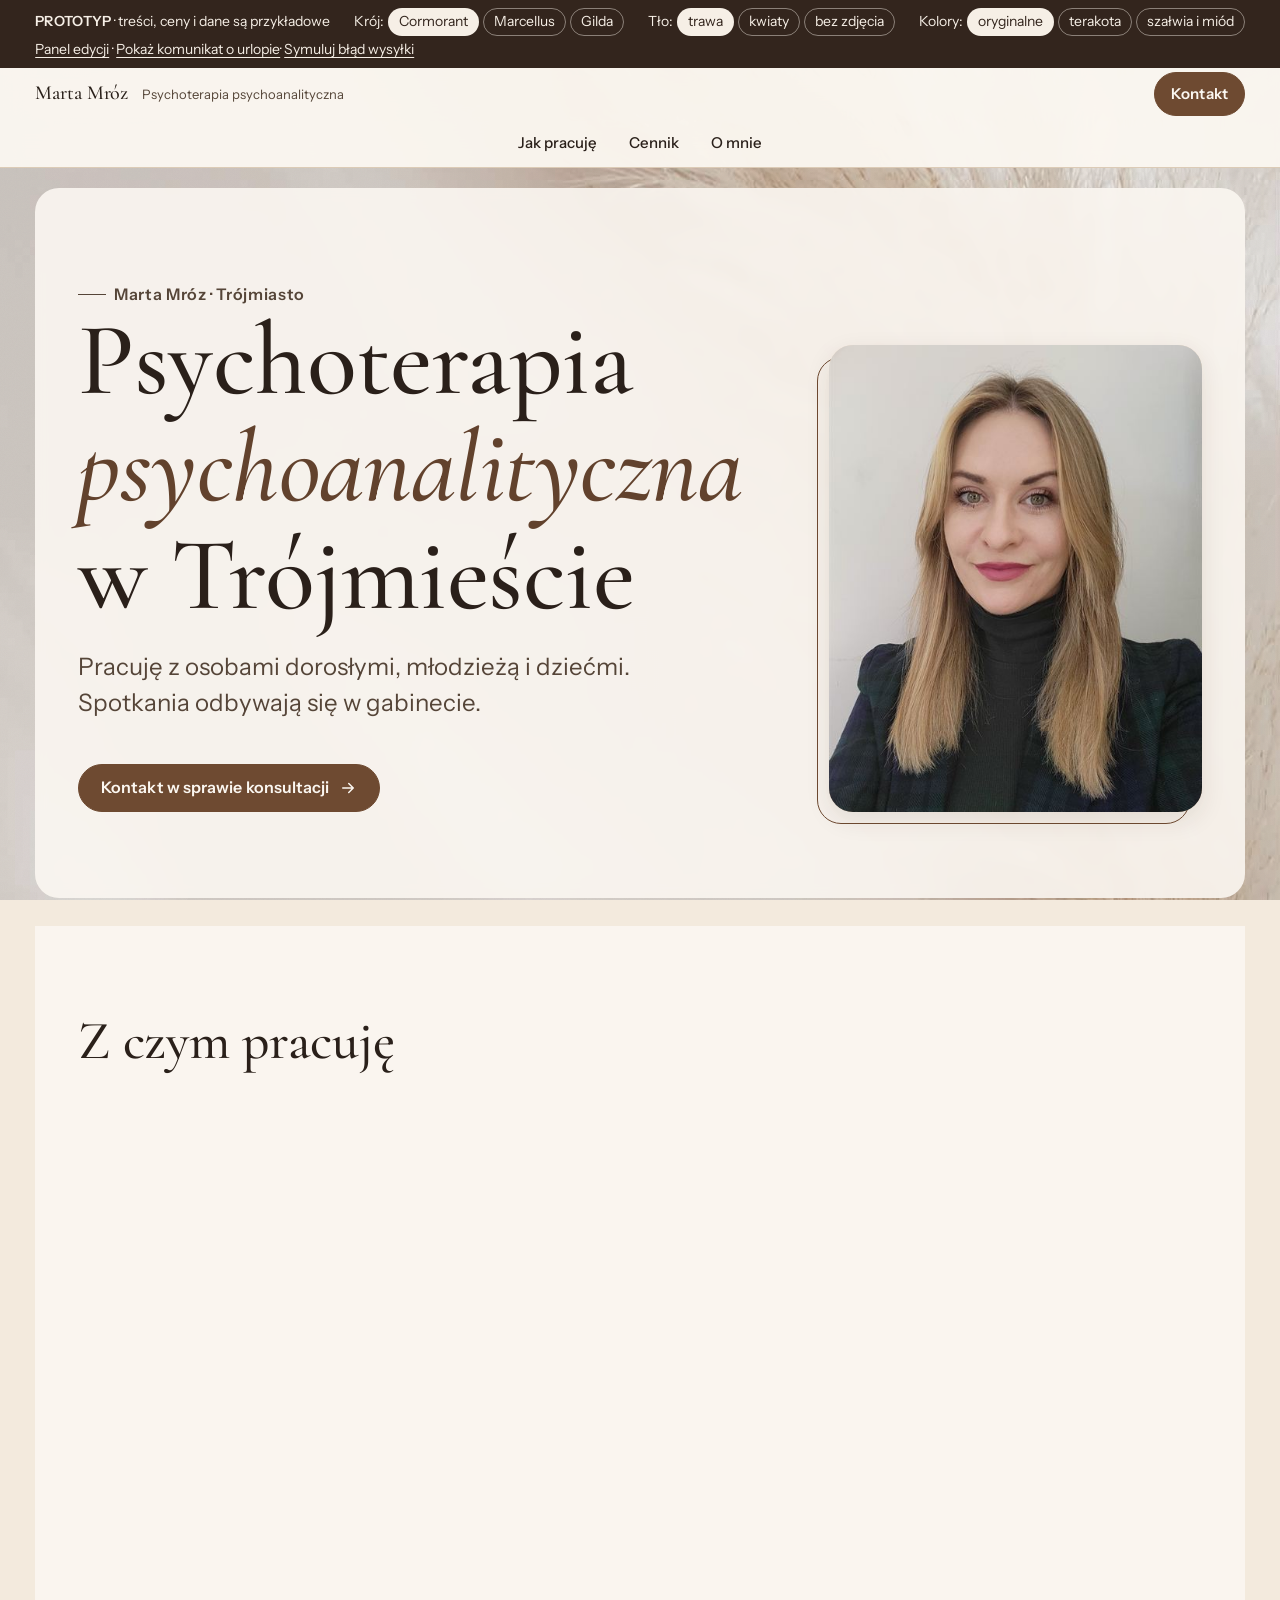
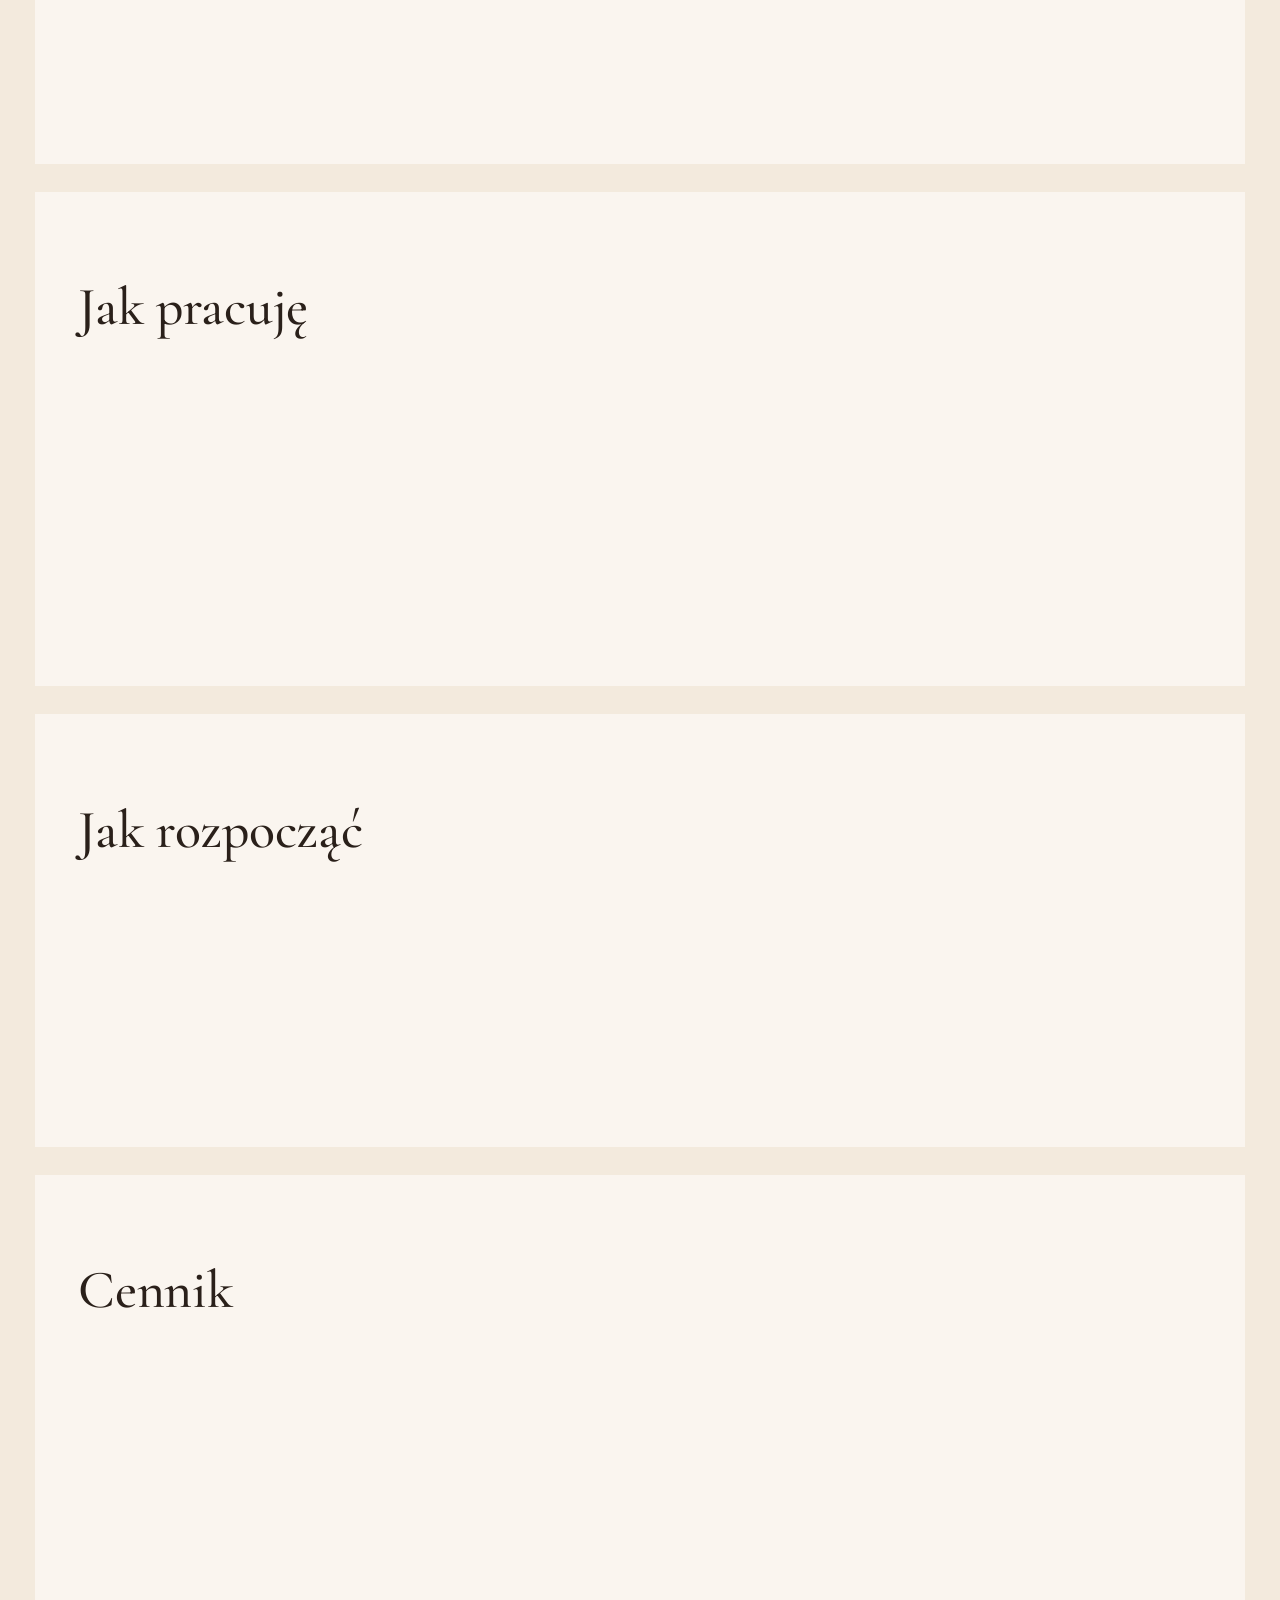
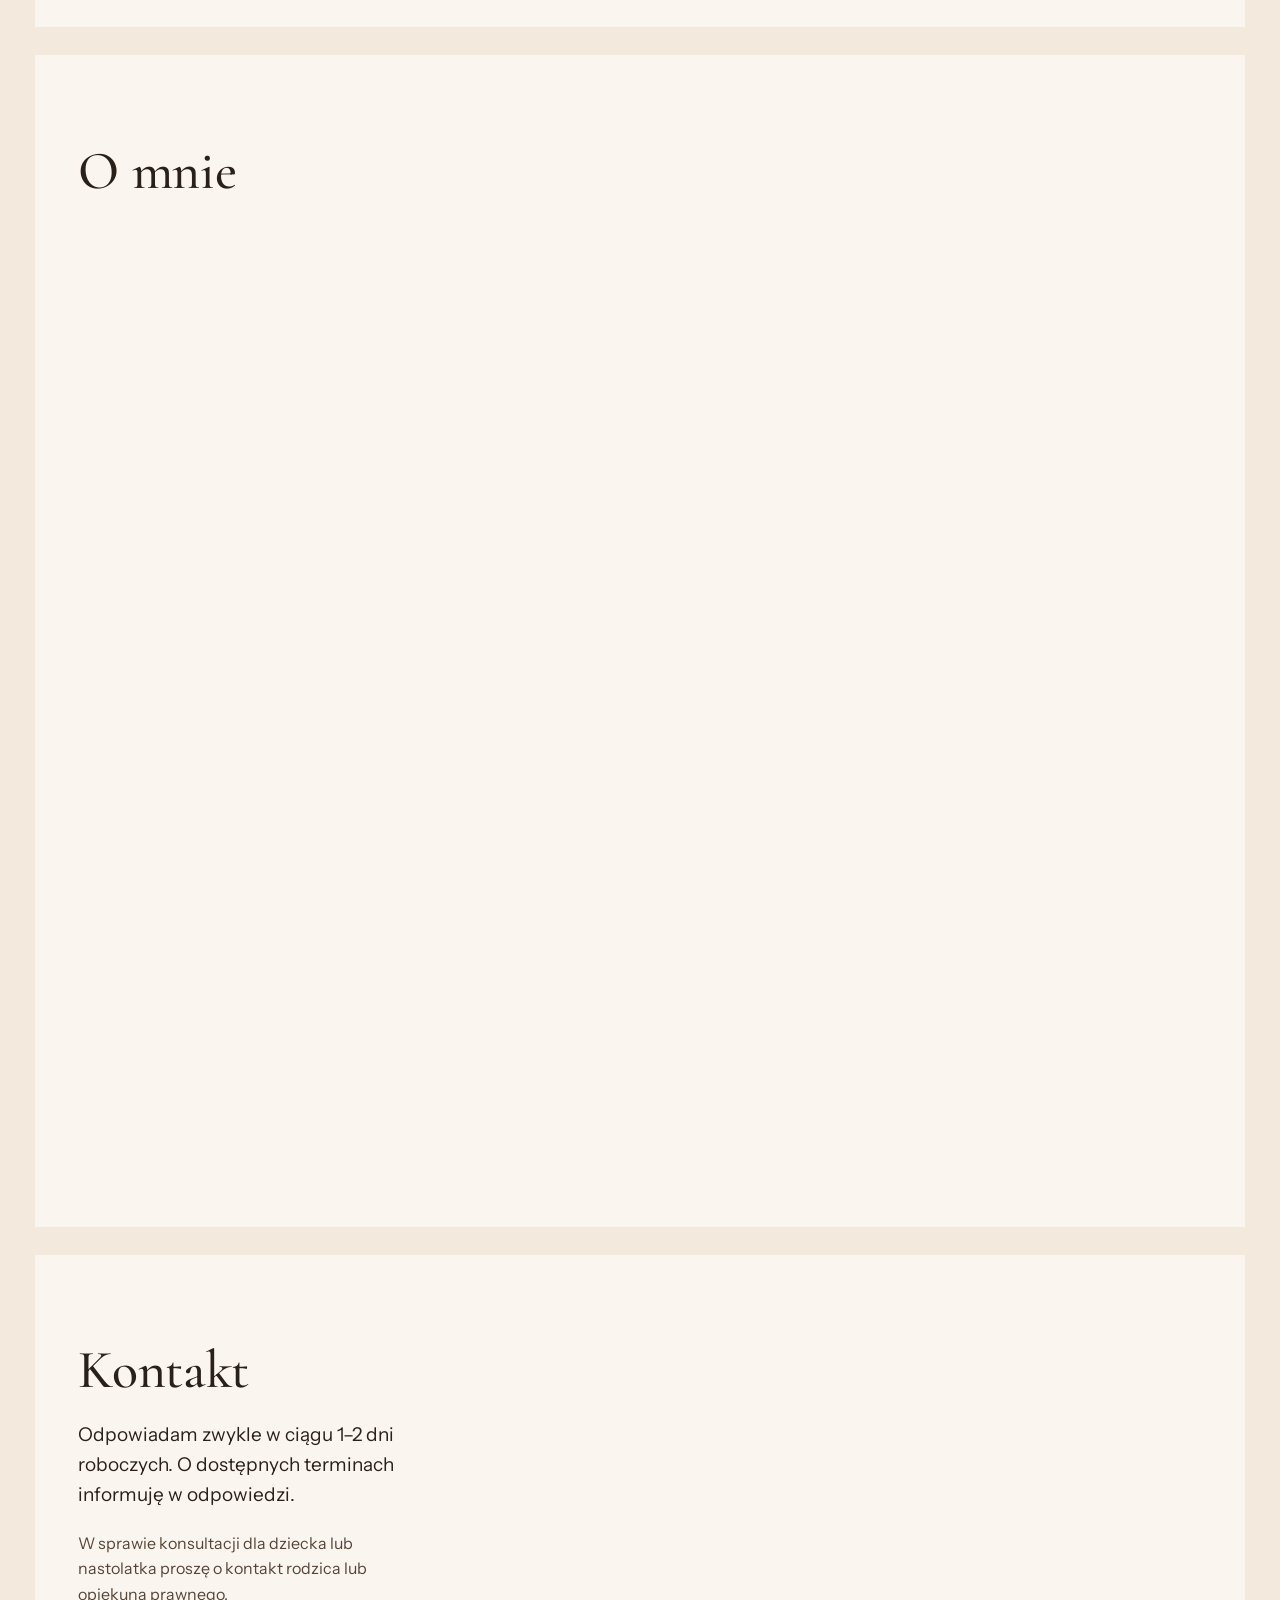
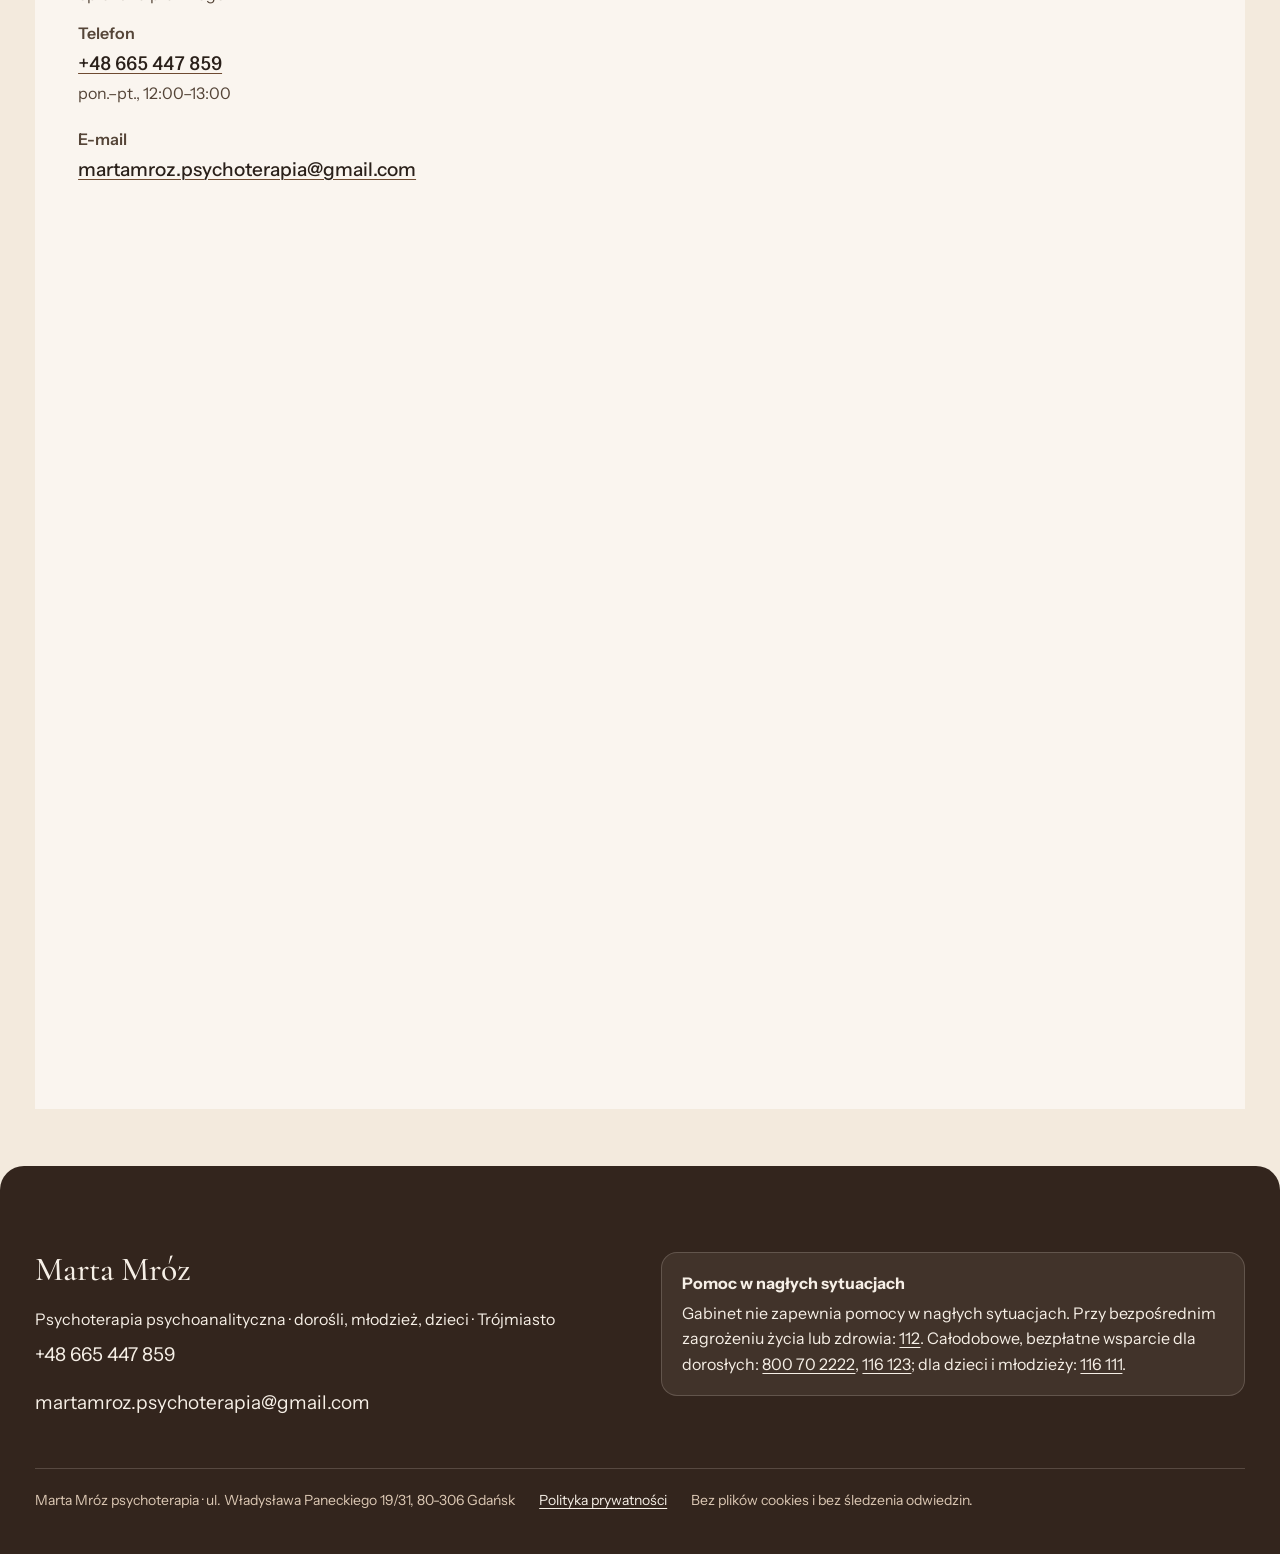
==== index.html @ 62724960 "Polityka prywatności (projekt po weryfikacji Codex), informacja przy formularzu Co-Authored-By: Clau" ====
<!doctype html>
<html lang="pl" data-font="cormorant" data-bg="trawa" data-palette="oryginalne">
<head>
<meta charset="utf-8">
<meta name="viewport" content="width=device-width, initial-scale=1">
<title>Psychoterapia psychoanalityczna w Trójmieście · Marta Mróz</title>
<meta name="description" content="Psychoterapia psychoanalityczna dorosłych, młodzieży i dzieci w Trójmieście. Z czym pracuję, jak pracuję, jak zacząć, cennik, kwalifikacje i kontakt.">
<meta name="robots" content="noindex">
<meta name="theme-color" content="#F4EDE3">
<link rel="preload" href="fonts/cormorant-garamond-latin.woff2" as="font" type="font/woff2" crossorigin>
<link rel="preload" href="fonts/instrument-sans-latin.woff2" as="font" type="font/woff2" crossorigin>
<link rel="stylesheet" href="assets/styles.css?v=202611241318">
<script src="assets/app.js?v=202611241318" defer></script>
</head>
<body class="">
<a class="skip-link" href="#tresc">Przejdź do treści</a>
<div class="proto-bar">
  <div class="wrap">
    <p><strong>PROTOTYP</strong> · treści, ceny i dane są przykładowe</p>
    <p class="proto-switch" aria-label="Krój tytułów">Krój: <button type="button" data-set-font="cormorant">Cormorant</button><button type="button" data-set-font="marcellus">Marcellus</button><button type="button" data-set-font="gilda">Gilda</button></p>
    <p class="proto-switch" aria-label="Tło strony">Tło: <button type="button" data-set-bg="trawa">trawa</button><button type="button" data-set-bg="kwiaty">kwiaty</button><button type="button" data-set-bg="brak">bez zdjęcia</button></p>
    <p class="proto-switch" aria-label="Kolory">Kolory: <button type="button" data-set-palette="oryginalne">oryginalne</button><button type="button" data-set-palette="terakota">terakota</button><button type="button" data-set-palette="szalwia">szałwia i miód</button></p>
    <p><a href="panel.html">Panel edycji</a> · <a href="?urlop=1" data-toggle-vacation>Pokaż komunikat o urlopie</a>· <a href="#kontakt" data-simulate-failure>Symuluj błąd wysyłki</a></p>
  </div>
</div>
<header class="topbar">
  <div class="wrap topbar-inner">
    <a class="brand" href="index.html">
      <span class="brand-name">Marta Mróz</span>
      <span class="brand-role">Psychoterapia psychoanalityczna</span>
    </a>
    <a class="btn btn-small" href="index.html#kontakt">Kontakt</a>
  </div>
</header>
<nav class="subnav" aria-label="Menu główne">
  <div class="wrap"><ul class="nav-list">
    <li><a href="index.html#jak-pracuje">Jak pracuję</a></li>
    <li><a href="index.html#cennik">Cennik</a></li>
    <li><a href="index.html#o-mnie">O mnie</a></li>
  </ul></div>
</nav>

<main id="tresc">
<section class="hero" aria-labelledby="hero-title">
  <div class="wrap hero-grid">
    <div>
      <p class="eyebrow">Marta Mróz · Trójmiasto</p>
      <h1 id="hero-title">Psychoterapia <em>psychoanalityczna</em> w&nbsp;Trójmieście</h1>
      <p class="lead">Pracuję z osobami dorosłymi, młodzieżą i dziećmi. Spotkania odbywają się w gabinecie.</p>
      <div class="notice notice-vacation" data-vacation hidden role="status">
        <div><h2>Przerwa urlopowa: 2–8 listopada 2026</h2><p>W tym czasie nie odpowiadam na wiadomości i telefony. Do wiadomości wrócę od 9 listopada.</p></div>
      </div>
      <div class="actions">
        <a class="btn" href="#kontakt">Kontakt w sprawie konsultacji <svg class="arrow" width="18" height="18" viewBox="0 0 24 24" fill="none" stroke="currentColor" stroke-width="2" stroke-linecap="round" stroke-linejoin="round" aria-hidden="true" focusable="false"><path d="M5 12h14M13 6l6 6-6 6"/></svg></a>
      </div>
    </div>
    <div class="hero-media">
      <div class="photo photo-portrait">
        <img src="assets/img/marta-mroz-480.jpg" srcset="assets/img/marta-mroz-480.jpg 480w, assets/img/marta-mroz-960.jpg 960w" sizes="(min-width: 56rem) 24rem, (min-width: 40rem) 26rem, 62vw" width="480" height="600" alt="Marta Mróz, psychoterapeutka" fetchpriority="high">
      </div>
    </div>
  </div>
</section>

<section class="block" id="z-czym" aria-labelledby="z-czym-title">
  <div class="wrap block-grid">
    <h2 id="z-czym-title">Z czym pracuję</h2>
    <div class="block-body stack">
      <p>Pracuję z osobami dorosłymi, które doświadczają trudności emocjonalnych, kryzysów, obciążających doświadczeń lub problemów w relacjach. Prowadzę również psychoterapię młodzieży i dzieci, uwzględniając ich indywidualne potrzeby i sytuację życiową.</p>
      <ul class="topics">
        <li><h3>Trauma i przeszłość</h3><p>Trudne i traumatyczne doświadczenia, bolesne wspomnienia, doświadczenia z dzieciństwa.</p></li>
        <li><h3>Lęk i emocje</h3><p>Niepokój, napięcie, przytłoczenie, trudności z rozumieniem własnych emocji.</p></li>
        <li><h3>Relacje i bliskość</h3><p>Trudności w budowaniu relacji, zaufaniu, poczucie samotności i powtarzające się schematy.</p></li>
        <li><h3>Samoocena</h3><p>Nadmierna samokrytyka, poczucie niewystarczalności, trudność w zaakceptowaniu siebie.</p></li>
        <li><h3>Kryzysy życiowe</h3><p>Rozstania, straty, zmiany i sytuacje, z którymi trudno poradzić sobie samemu.</p></li>
        <li><h3>Obniżony nastrój</h3><p>Smutek, brak energii, wycofanie, poczucie zagubienia lub braku sensu.</p></li>
      </ul>
    </div>
  </div>
</section>

<section class="block" id="jak-pracuje" aria-labelledby="jak-title">
  <div class="wrap block-grid">
    <h2 id="jak-title">Jak pracuję</h2>
    <div class="block-body stack">
      <p>W pracy terapeutycznej ważne jest dla mnie stworzenie przestrzeni, w której można mówić o swoich doświadczeniach bez pośpiechu i obawy przed oceną. Staram się wspólnie z pacjentem rozumieć nie tylko aktualne trudności, ale również ich znaczenie, źródła i wpływ na obecne życie.</p>
      <p>Pracuję w oparciu o podejście psychoanalityczne, które pozwala przyglądać się emocjom, wewnętrznym konfliktom, nieświadomym procesom oraz sposobom budowania relacji. Nie zakładam z góry, co jest przyczyną trudności – ważne jest dla mnie poznanie indywidualnej historii i perspektywy każdej osoby.</p>
    </div>
  </div>
</section>

<section class="block" id="jak-zaczac" aria-labelledby="start-title">
  <div class="wrap block-grid">
    <h2 id="start-title">Jak rozpocząć</h2>
    <div class="block-body">
      <ol class="steps-simple">
        <li><span><strong>Kontakt.</strong> Telefonicznie lub przez formularz kontaktowy.</span></li>
        <li><span><strong>Konsultacje.</strong> 2–3 spotkania, podczas których poznajemy Twoje potrzeby i trudności.</span></li>
        <li><span><strong>Ustalenie formy pomocy.</strong> Wspólnie decydujemy o dalszej pracy.</span></li>
        <li><span><strong>Psychoterapia.</strong> Rozpoczęcie regularnych spotkań.</span></li>
      </ol>
    </div>
  </div>
</section>

<section class="block" id="cennik" aria-labelledby="cennik-title">
  <div class="wrap block-grid">
    <h2 id="cennik-title">Cennik</h2>
    <div class="block-body stack">
      <dl class="prices">
        <div><dt>Konsultacja psychoterapeutyczna</dt><dd>200 zł <span>50 min</span></dd></div>
        <div><dt>Psychoterapia indywidualna<small>1, 2 lub 3 razy w tygodniu, w stałych terminach</small></dt><dd>200 zł <span>50 min</span></dd></div>
      </dl>
      <ul class="plain-list rules-list">
        <li>Spotkania trwają 50 minut.</li>
        <li>Płatność odbywa się przelewem.</li>
        <li>Spotkania konsultacyjne są płatne.</li>
      </ul>
    </div>
  </div>
</section>

<section class="block" id="o-mnie" aria-labelledby="omnie-title">
  <div class="wrap block-grid">
    <h2 id="omnie-title">O mnie</h2>
    <div class="block-body stack">
      <p>Jestem certyfikowanym psychoterapeutą i psychotraumatologiem. W swojej pracy zajmuję się przede wszystkim konsekwencjami doświadczeń traumatycznych, trudnościami emocjonalnymi oraz problemami w relacjach interpersonalnych.</p>
      <dl class="facts">
        <div><dt>Certyfikaty</dt><dd>Instytut Psychoterapii Zintegrowanej KIRINUS w Monachium · Polska Federacja Psychotraumatologii</dd></div>
        <div><dt>Szkolenie</dt><dd>Psychoanalityczna Szkoła Psychoterapii PTPP w Trójmieście (w trakcie)</dd></div>
        <div><dt>Wykształcenie</dt><dd>Praca socjalna · studia podyplomowe z zakresu resocjalizacji</dd></div>
      </dl>
      <p>Doświadczenie zawodowe zdobywałam m.in. jako wychowawczyni w placówce opiekuńczo-wychowawczej oraz kierowniczka placówki wsparcia dziennego.</p>
      <p>Swoje doświadczenie zawodowe rozwijam w różnych obszarach pracy psychoterapeutycznej. W Centrum Terapii Traumy Fundacji Pomorskie Centrum Psychotraumatologii w Gdańsku prowadzę długoterminową psychoterapię indywidualną dzieci, młodzieży i osób dorosłych, ze szczególnym uwzględnieniem konsekwencji doświadczeń traumatycznych.</p>
      <p>Pracuję również w projekcie Lighthouse – Centrum Wsparcia Rodzin Caritas Archidiecezji Gdańskiej, gdzie prowadzę psychoterapię indywidualną. Równolegle prowadzę prywatną praktykę psychoterapeutyczną w Gdańsku oraz pracuję z grupami.</p>
      <p>Swoją pracę regularnie poddaję superwizji. Ważne jest dla mnie również stałe rozwijanie wiedzy i umiejętności poprzez dalsze kształcenie i udział w szkoleniach.</p>
    </div>
  </div>
</section>

<section class="block block-contact" id="kontakt" aria-labelledby="kontakt-title">
  <div class="wrap block-grid">
    <div class="stack contact-intro">
      <h2 id="kontakt-title">Kontakt</h2>
      <div class="notice notice-vacation" data-vacation hidden role="status">
        <div><h3>Przerwa urlopowa: 2–8 listopada 2026</h3><p>W tym czasie nie odpowiadam na wiadomości i telefony. Do wiadomości wrócę od 9 listopada; odpowiedź zwykle w ciągu 1–2 dni roboczych od powrotu.</p></div>
      </div>
      <p data-vacation-off>Odpowiadam zwykle w ciągu 1–2 dni roboczych. O dostępnych terminach informuję w odpowiedzi.</p>
      <p class="small muted">W sprawie konsultacji dla dziecka lub nastolatka proszę o kontakt rodzica lub opiekuna prawnego.</p>
      <ul class="contact-lines">
        <li><span>Telefon</span><a href="tel:+48665447859">+48 665 447 859</a><small data-vacation-off>pon.–pt., 12:00–13:00</small></li>
        <li><span>E-mail</span><a href="mailto:martamroz.psychoterapia@gmail.com">martamroz.psychoterapia@gmail.com</a></li>
      </ul>
    </div>

    <div class="block-body">
      <div class="demo-note" role="note"><strong>To demonstracja.</strong> Wiadomości z tego formularza nie są wysyłane. Proszę wpisywać dane testowe.</div>
      <div class="notice notice-err" id="form-errors" tabindex="-1" hidden role="alert">
        <div><h3>Nie można wysłać wiadomości. Do poprawy:</h3><ul></ul></div>
      </div>
      <div class="notice notice-err" id="send-error" tabindex="-1" hidden role="alert">
        <div><h3>Nie udało się wysłać wiadomości.</h3><p>Wpisane dane pozostały w formularzu. Można spróbować ponownie albo zadzwonić: <a href="tel:+48665447859">+48 665 447 859</a>, lub napisać: <a href="mailto:martamroz.psychoterapia@gmail.com">martamroz.psychoterapia@gmail.com</a>.</p></div>
      </div>
      <form id="contact-form" class="form-plain" action="potwierdzenie.html" method="post" data-form-mode="demo" novalidate aria-labelledby="formularz">
        <h3 id="formularz" class="form-title">Formularz kontaktowy</h3>
        <div class="field">
          <label for="f-name">Imię lub pseudonim <span class="req">(wymagane)</span></label>
          <input id="f-name" name="name" type="text" autocomplete="given-name" maxlength="80" required aria-describedby="f-name-err">
          <span class="error" id="f-name-err"></span>
        </div>
        <div class="field">
          <label for="f-contact">E-mail lub telefon <span class="req">(wymagane)</span></label>
          <span class="hint" id="f-contact-hint">Wystarczy jeden kontakt.</span>
          <input id="f-contact" name="reply_to" type="text" autocapitalize="off" spellcheck="false" maxlength="254" required aria-describedby="f-contact-hint f-contact-err">
          <span class="error" id="f-contact-err"></span>
        </div>
        <div class="field">
          <label for="f-message">Wiadomość <span class="req">(opcjonalnie)</span></label>
          <span class="hint" id="f-message-hint">Wystarczy kilka słów, np. o dogodnych porach (maksymalnie 500 znaków). Proszę nie opisywać szczegółów swojej sytuacji; porozmawiamy o niej na konsultacji.</span>
          <textarea id="f-message" name="message" maxlength="500" aria-describedby="f-message-hint f-message-err"></textarea>
          <span class="counter" id="f-message-count" aria-hidden="true"></span>
          <span class="error" id="f-message-err"></span>
        </div>
        <div class="hp" aria-hidden="true">
          <label for="f-website">Pozostaw to pole puste</label>
          <input id="f-website" name="website" type="text" tabindex="-1" autocomplete="off">
        </div>
        <p class="privacy-note">Administratorem danych jest Marta Mróz, prowadząca działalność Marta Mróz psychoterapia. Dane wykorzystuję do obsługi zgłoszenia i organizacji konsultacji. Podanie kontaktu jest dobrowolne, ale potrzebne do odpowiedzi. Proszę nie przesyłać dokumentacji ani szczegółów dotyczących zdrowia. Podstawy przetwarzania, odbiorcy, okresy przechowywania i prawa: <a href="polityka-prywatnosci.html">polityka prywatności</a>.</p>
        <div class="form-actions">
          <button class="btn" type="submit"><span>Wyślij wiadomość</span> <svg class="arrow" width="18" height="18" viewBox="0 0 24 24" fill="none" stroke="currentColor" stroke-width="2" stroke-linecap="round" stroke-linejoin="round" aria-hidden="true" focusable="false"><path d="M5 12h14M13 6l6 6-6 6"/></svg></button>
        </div>
        <p class="visually-hidden" id="form-status" role="status" aria-live="polite"></p>
      </form>
      <div class="crisis" role="note" aria-labelledby="kryzys">
        <h3 id="kryzys">Pomoc w nagłych sytuacjach</h3>
        <p class="numbers-inline">Gabinet nie zapewnia pomocy w nagłych sytuacjach. Przy bezpośrednim zagrożeniu życia lub zdrowia: <a href="tel:112">112</a>. Całodobowe, bezpłatne wsparcie dla dorosłych: <a href="tel:800702222">800&nbsp;70&nbsp;2222</a>, <a href="tel:116123">116&nbsp;123</a>; dla dzieci i młodzieży: <a href="tel:116111">116&nbsp;111</a>.</p>
      </div>
      <div class="address" id="dojazd">
        <h3>Gabinet i dojazd</h3>
        <p>ul. Władysława Paneckiego 19/31<br>80-306 Gdańsk</p>
        <p class="muted small">[Piętro, winda lub schody, najbliższy przystanek: do uzupełnienia]</p>
        <p class="small"><a href="https://www.openstreetmap.org/search?query=W%C5%82adys%C5%82awa%20Paneckiego%2019%2C%2080-306%20Gda%C5%84sk" rel="noopener">Mapa dojazdu</a> · otwiera serwis zewnętrzny</p>
      </div>
    </div>
  </div>
</section>
</main>
<footer class="site-footer">
  <div class="wrap">
    <div class="footer-grid">
      <div class="stack">
        <p class="footer-brand">Marta Mróz</p>
        <p class="small">Psychoterapia psychoanalityczna · dorośli, młodzież, dzieci · Trójmiasto</p>
        <ul class="footer-list">
          <li><a href="tel:+48665447859">+48 665 447 859</a></li>
          <li><a href="mailto:martamroz.psychoterapia@gmail.com">martamroz.psychoterapia@gmail.com</a></li>
        </ul>
      </div>
      <div class="footer-crisis" role="note" aria-labelledby="kryzys-stopka">
        <strong id="kryzys-stopka">Pomoc w nagłych sytuacjach</strong>
        Gabinet nie zapewnia pomocy w nagłych sytuacjach. Przy bezpośrednim zagrożeniu życia lub zdrowia: <a href="tel:112">112</a>. Całodobowe, bezpłatne wsparcie dla dorosłych: <a href="tel:800702222">800 70 2222</a>, <a href="tel:116123">116 123</a>; dla dzieci i młodzieży: <a href="tel:116111">116 111</a>.
      </div>
    </div>
    <div class="footer-legal">
      <span>Marta Mróz psychoterapia · ul. Władysława Paneckiego 19/31, 80-306 Gdańsk</span>
      <a href="polityka-prywatnosci.html">Polityka prywatności</a>
      <span>Bez plików cookies i bez śledzenia odwiedzin.</span>
    </div>
  </div>
</footer>

</body>
</html>
---- assets/styles.css ----
/* Prototyp strony gabinetu — style pisane mobile-first (bazowo telefon, rozszerzenia przez min-width). */

/* ---------- Fonty (hostowane lokalnie, SIL OFL 1.1) ---------- */
@font-face { font-family: "Fraunces"; font-style: normal; font-weight: 300 700; font-display: swap;
  src: url("../fonts/fraunces-latin-ext.woff2") format("woff2");
  unicode-range: U+0100-02BA, U+02BD-02C5, U+02C7-02CC, U+02CE-02D7, U+02DD-02FF, U+0304, U+0308, U+0329, U+1D00-1DBF, U+1E00-1E9F, U+1EF2-1EFF, U+2020, U+20A0-20AB, U+20AD-20C4, U+2113, U+2C60-2C7F, U+A720-A7FF; }
@font-face { font-family: "Fraunces"; font-style: normal; font-weight: 300 700; font-display: swap;
  src: url("../fonts/fraunces-latin.woff2") format("woff2");
  unicode-range: U+0000-00FF, U+0131, U+0152-0153, U+02BB-02BC, U+02C6, U+02DA, U+02DC, U+0304, U+0308, U+0329, U+2000-206F, U+20AC, U+2122, U+2191, U+2193, U+2212, U+2215, U+FEFF, U+FFFD; }
@font-face { font-family: "Fraunces"; font-style: italic; font-weight: 300 700; font-display: swap;
  src: url("../fonts/fraunces-italic-latin-ext.woff2") format("woff2");
  unicode-range: U+0100-02BA, U+02BD-02C5, U+02C7-02CC, U+02CE-02D7, U+02DD-02FF, U+0304, U+0308, U+0329, U+1D00-1DBF, U+1E00-1E9F, U+1EF2-1EFF, U+2020, U+20A0-20AB, U+20AD-20C4, U+2113, U+2C60-2C7F, U+A720-A7FF; }
@font-face { font-family: "Fraunces"; font-style: italic; font-weight: 300 700; font-display: swap;
  src: url("../fonts/fraunces-italic-latin.woff2") format("woff2");
  unicode-range: U+0000-00FF, U+0131, U+0152-0153, U+02BB-02BC, U+02C6, U+02DA, U+02DC, U+0304, U+0308, U+0329, U+2000-206F, U+20AC, U+2122, U+2191, U+2193, U+2212, U+2215, U+FEFF, U+FFFD; }
@font-face { font-family: "Instrument Sans"; font-style: normal; font-weight: 400 700; font-display: swap;
  src: url("../fonts/instrument-sans-latin-ext.woff2") format("woff2");
  unicode-range: U+0100-02BA, U+02BD-02C5, U+02C7-02CC, U+02CE-02D7, U+02DD-02FF, U+0304, U+0308, U+0329, U+1D00-1DBF, U+1E00-1E9F, U+1EF2-1EFF, U+2020, U+20A0-20AB, U+20AD-20C4, U+2113, U+2C60-2C7F, U+A720-A7FF; }
@font-face { font-family: "Instrument Sans"; font-style: normal; font-weight: 400 700; font-display: swap;
  src: url("../fonts/instrument-sans-latin.woff2") format("woff2");
  unicode-range: U+0000-00FF, U+0131, U+0152-0153, U+02BB-02BC, U+02C6, U+02DA, U+02DC, U+0304, U+0308, U+0329, U+2000-206F, U+20AC, U+2122, U+2191, U+2193, U+2212, U+2215, U+FEFF, U+FFFD; }

/* ---------- Tokeny ---------- */
:root {
  color-scheme: light;

  /* Kolory — wszystkie pary tekst/tło sprawdzone (WCAG 2.2 AA), patrz README */
  --bg: #FBF6F0;
  --sand: #F3E8DC;
  --surface: #FFFDF9;
  --ink: #2A211C;
  --ink-2: #5C4F47;
  --clay: #A5472A;
  --clay-text: #953F24;
  --clay-soft: #F4DCCD;
  --sage: #4F6552;
  --sage-soft: #DFE7DA;
  --night: #2A221E;
  --cream: #F6EDE3;
  --line: #E6D9CB;          /* tylko dekoracyjne podziały */
  --field: #85715F;         /* obrys pól: ≥ 3:1 */
  --focus: #1D4E5E;
  --err: #9E2F2A;
  --err-bg: #FBE9E6;
  --ok: #2F5D3A;
  --ok-bg: #E3EEE2;

  /* Typografia: płynna skala */
  --font-display: "Fraunces", "Iowan Old Style", Georgia, serif;
  --font-body: "Instrument Sans", system-ui, "Segoe UI", sans-serif;
  --step--1: clamp(0.9375rem, 0.92rem + 0.1vw, 1rem);
  --step-0: clamp(1.0625rem, 1.02rem + 0.22vw, 1.1875rem);
  --step-1: clamp(1.25rem, 1.15rem + 0.5vw, 1.5rem);
  --step-2: clamp(1.5rem, 1.3rem + 1vw, 2.125rem);
  --step-3: clamp(1.875rem, 1.5rem + 1.9vw, 3rem);
  --step-4: clamp(2.5rem, 1.75rem + 3.8vw, 4.75rem);
  --step-5: clamp(2.25rem, 1rem + 6vw, 5.75rem);

  /* Przestrzeń, kształty, cienie */
  --space-xs: 0.5rem;
  --space-s: 0.875rem;
  --space-m: 1.25rem;
  --space-l: clamp(1.75rem, 1.4rem + 1.6vw, 2.75rem);
  --space-xl: clamp(3rem, 2.2rem + 4vw, 6rem);
  --space-2xl: clamp(4.5rem, 3rem + 7vw, 9rem);
  --gutter: clamp(1rem, 0.6rem + 2vw, 2.5rem);
  --measure: 62ch;
  --radius-s: 0.75rem;
  --radius-m: 1.25rem;
  --radius-l: 2rem;
  --radius-pill: 999px;
  --shadow-soft: 0 1px 2px rgb(60 35 20 / 0.05), 0 12px 32px -12px rgb(60 35 20 / 0.18);
  --shadow-float: 0 2px 6px rgb(60 35 20 / 0.06), 0 24px 48px -20px rgb(60 35 20 / 0.28);
  --ease: cubic-bezier(0.22, 1, 0.36, 1);
}

/* ---------- Baza ---------- */
*, *::before, *::after { box-sizing: border-box; }
html { -webkit-text-size-adjust: 100%; text-size-adjust: 100%; scroll-padding-top: 9rem; }
body {
  margin: 0;
  min-height: 100vh;
  font-family: var(--font-body);
  font-size: var(--step-0);
  line-height: 1.6;
  color: var(--ink);
  background:
    radial-gradient(60rem 40rem at 110% -10%, rgb(244 220 205 / 0.75), transparent 60%),
    radial-gradient(50rem 36rem at -20% 30%, rgb(223 231 218 / 0.6), transparent 65%),
    var(--bg);
  overflow-x: clip;
}
/* Delikatna faktura papieru — czysto dekoracyjna */
body::before {
  content: "";
  position: fixed;
  inset: 0;
  z-index: -1;
  pointer-events: none;
  background: url("grain.svg");
  opacity: 0.12;
  mix-blend-mode: multiply;
}
img, svg { display: block; max-width: 100%; }
h1, h2, h3 { font-family: var(--font-display); font-weight: 400; line-height: 1.08; letter-spacing: -0.02em; margin: 0; text-wrap: balance; font-optical-sizing: auto; }
h1 { font-size: var(--step-5); }
h2 { font-size: var(--step-3); }
h3 { font-size: var(--step-1); line-height: 1.25; letter-spacing: -0.01em; }
p, li { text-wrap: pretty; }
p { margin: 0; max-width: var(--measure); }
em, .italic { font-family: var(--font-display); font-style: italic; font-weight: 400; }
a { color: var(--clay-text); text-decoration-thickness: 1px; text-underline-offset: 0.18em; transition: color 0.2s var(--ease), text-decoration-thickness 0.2s var(--ease); }
a:hover { text-decoration-thickness: 2px; }
:focus-visible { outline: 3px solid var(--focus); outline-offset: 3px; border-radius: 0.375rem; }
::selection { background: var(--clay-soft); color: var(--ink); }
/* Na ciemnych tłach obwódka fokusu musi być jasna (kontrast ≥ 3:1) */
.site-footer :focus-visible, .price-band :focus-visible, .proto-bar :focus-visible { outline-color: var(--cream); }

.skip-link {
  position: absolute; left: 1rem; top: -4rem; z-index: 100;
  padding: 0.75rem 1.25rem; border-radius: var(--radius-pill);
  background: var(--ink); color: var(--cream); text-decoration: none; font-weight: 600;
}
.skip-link:focus { top: 1rem; }
.visually-hidden { position: absolute !important; width: 1px; height: 1px; margin: -1px; padding: 0; overflow: hidden; clip: rect(0 0 0 0); white-space: nowrap; border: 0; }

.wrap { width: min(100% - 2 * var(--gutter), 76rem); margin-inline: auto; }
.stack > * + * { margin-top: var(--flow, var(--space-m)); }
.muted { color: var(--ink-2); }
.small { font-size: var(--step--1); }
.eyebrow {
  display: inline-flex; align-items: center; gap: 0.5rem;
  font-size: var(--step--1); font-weight: 600; letter-spacing: 0.04em; color: var(--ink-2);
}
.eyebrow::before { content: ""; width: 1.75rem; height: 1px; background: currentColor; }
.lead { font-size: var(--step-1); line-height: 1.5; color: var(--ink-2); }
.note-sample { font-size: 0.875rem; color: var(--ink-2); font-style: normal; }
.note-sample::before { content: "Przykład · "; font-weight: 600; }

/* ---------- Pasek prototypu ---------- */
.proto-bar {
  background: var(--night); color: var(--cream);
  font-size: 0.875rem; line-height: 1.4;
}
.proto-bar .wrap { display: flex; flex-wrap: wrap; gap: 0.25rem 1rem; align-items: center; justify-content: space-between; padding-block: 0.5rem; }
.proto-bar a { color: var(--cream); }
.proto-bar strong { font-weight: 600; letter-spacing: 0.02em; }

/* ---------- Nagłówek (przyklejona pastylka) ---------- */
.site-header { position: sticky; top: 0.5rem; z-index: 50; padding-top: 0.5rem; }
.nav-shell {
  display: grid; grid-template-columns: 1fr auto; gap: 0.5rem 1rem; align-items: center;
  padding: 0.625rem 0.625rem 0.625rem 1.125rem;
  border-radius: var(--radius-l);
  background: rgb(255 253 249 / 0.82);
  border: 1px solid rgb(230 217 203 / 0.9);
  box-shadow:  0 1px 2px rgb(60 35 20 / 0.05), 0 8px 20px -14px rgb(60 35 20 / 0.18);
  -webkit-backdrop-filter: saturate(1.4) blur(14px);
  backdrop-filter: saturate(1.4) blur(14px);
}
.brand { display: grid; text-decoration: none; color: var(--ink); line-height: 1.15; }
.brand-name { font-family: var(--font-display); font-size: 1.1875rem; letter-spacing: -0.01em; }
.brand-role { font-size: 0.8125rem; color: var(--ink-2); }
.nav-list {
  grid-column: 1 / -1;
  display: flex; flex-wrap: wrap; gap: 0.125rem;
  margin: 0; padding: 0.25rem 0 0; list-style: none;
  border-top: 1px solid var(--line);
}
.nav-list a {
  display: inline-flex; align-items: center; min-height: 2.75rem;
  padding: 0.5rem 0.75rem; border-radius: var(--radius-pill);
  color: var(--ink); text-decoration: none; font-size: 0.9375rem; font-weight: 500;
  transition: background-color 0.2s var(--ease);
}
.nav-list li:first-child a { padding-left: 0.375rem; }
/* Na wąskich ekranach krótsza etykieta „Cennik”, pełna od 56rem */
.label-long { display: none; }
.nav-list a:hover { background: var(--sand); }
.nav-list a[aria-current="page"] { background: var(--sand); text-decoration: underline; text-decoration-thickness: 2px; text-underline-offset: 0.3em; }
.nav-list .nav-contact { display: none; }
.nav-list a.btn { color: var(--btn-fg); background: var(--btn-bg); padding-inline: 1.125rem; }
.nav-list a.btn[aria-current="page"] { text-decoration: underline; text-underline-offset: 0.3em; }

/* ---------- Przyciski ---------- */
.btn {
  --btn-bg: var(--clay); --btn-fg: var(--surface);
  display: inline-flex; align-items: center; justify-content: center; gap: 0.625rem;
  min-height: 3rem; padding: 0.75rem 1.375rem;
  border: 1.5px solid var(--btn-bg); border-radius: var(--radius-pill);
  background: var(--btn-bg); color: var(--btn-fg);
  font: 600 1rem/1.2 var(--font-body); letter-spacing: 0.005em;
  text-decoration: none; cursor: pointer;
  transition: transform 0.25s var(--ease), box-shadow 0.25s var(--ease), background-color 0.2s var(--ease);
}
.btn:hover { box-shadow: 0 10px 24px -12px rgb(165 71 42 / 0.6); transform: translateY(-1px); }
.btn .arrow { transition: transform 0.3s var(--ease); }
.btn:hover .arrow { transform: translateX(3px); }
.btn-ghost { --btn-bg: transparent; --btn-fg: var(--ink); border-color: var(--field); }
.btn-ghost:hover { background: var(--surface); box-shadow: none; }
.btn-small { min-height: 2.75rem; padding: 0.5rem 1rem; font-size: 0.9375rem; }
.btn-light { --btn-bg: var(--cream); --btn-fg: var(--night); }
.actions { display: flex; flex-wrap: wrap; gap: 0.75rem; align-items: center; }

/* ---------- Sekcje ---------- */
main { display: block; }
.section { padding-block: var(--space-xl); }
.section-head { display: grid; gap: var(--space-s); margin-bottom: var(--space-l); }
.section-head p { color: var(--ink-2); }
.divider { border: 0; height: 1px; background: var(--line); margin: 0; }

/* Hero */
.hero { padding-top: var(--space-l); padding-bottom: var(--space-xl); }
.hero-grid { display: grid; gap: var(--space-l); align-items: end; }
.hero h1 em { color: var(--clay-text); }
.hero .lead { margin-top: var(--space-m); }
.hero .actions { margin-top: var(--space-l); }
.hero-steps { margin-top: var(--space-m); font-size: var(--step--1); color: var(--ink-2); }
.page-hero { padding-top: var(--space-l); padding-bottom: var(--space-l); }
.page-hero h1 { font-size: var(--step-4); }
.page-hero .lead { margin-top: var(--space-m); }

/* Kadry zdjęć (placeholdery) */
.photo {
  position: relative; overflow: hidden;
  display: grid; place-items: center; text-align: center;
  background:
    radial-gradient(120% 80% at 20% 10%, rgb(255 253 249 / 0.7), transparent 55%),
    linear-gradient(160deg, #EBCDB9 0%, #DDB39A 45%, #C99C86 100%);
  color: var(--ink);
}
.photo span { padding: 0.5rem 0.875rem; border-radius: var(--radius-pill); background: rgb(255 253 249 / 0.85); font-size: 0.875rem; font-weight: 600; }
.photo-portrait { aspect-ratio: 4 / 5; border-radius: 999px 999px var(--radius-l) var(--radius-l); }
.photo-room { aspect-ratio: 3 / 2; border-radius: var(--radius-l); background: radial-gradient(120% 80% at 80% 0%, rgb(255 253 249 / 0.6), transparent 55%), linear-gradient(200deg, #DCE5D6 0%, #B9C9B5 55%, #9DB29C 100%); }
.hero-media { position: relative; max-width: min(15rem, 62%); justify-self: center; width: 100%; }
.float-card {
  position: absolute; left: -0.5rem; bottom: 1.25rem;
  display: grid; gap: 0.125rem;
  padding: 0.875rem 1.125rem; border-radius: var(--radius-m);
  background: var(--surface); box-shadow: var(--shadow-float);
  border: 1px solid var(--line);
}
.float-card strong { font-family: var(--font-display); font-weight: 500; font-size: 1.5rem; line-height: 1.1; }
.float-card span { font-size: 0.875rem; color: var(--ink-2); }

/* Siatka kafelków (bento) */
.bento { display: grid; gap: var(--space-s); }
.tile {
  position: relative; display: grid; gap: 0.5rem; align-content: start;
  padding: var(--space-m) var(--space-m) calc(var(--space-m) + 0.25rem);
  border-radius: var(--radius-m);
  background: var(--surface); border: 1px solid var(--line);
  container-type: inline-size;
}
.tile h3 { font-size: var(--step-1); }
.tile p { color: var(--ink-2); font-size: var(--step--1); }
.tile-num { font-family: var(--font-display); font-style: italic; font-size: 1rem; color: var(--clay-text); }
.tile-accent { background: var(--clay-soft); border-color: transparent; }
.tile-sage { background: var(--sage-soft); border-color: transparent; }

/* Ceny */
.price-band { background: var(--night); color: var(--cream); border-radius: var(--radius-l); padding: var(--space-l) var(--space-m); }
.price-band h2 { color: var(--cream); }
.price-band p { color: #E8DBCD; }
.price-band a { color: var(--cream); }
.price-grid { display: grid; gap: var(--space-s); margin-top: var(--space-l); }
.price-card {
  display: grid; gap: 0.25rem; padding: var(--space-m);
  border-radius: var(--radius-m); background: rgb(246 237 227 / 0.07); border: 1px solid rgb(246 237 227 / 0.16);
}
.price-card .label { font-size: var(--step--1); font-weight: 600; letter-spacing: 0.02em; }
.price-card .amount { font-family: var(--font-display); font-size: var(--step-4); line-height: 1; letter-spacing: -0.03em; }
.price-card .amount small { font-family: var(--font-body); font-size: 1rem; letter-spacing: 0; opacity: 0.9; white-space: nowrap; }
.price-card.highlight { background: var(--cream); color: var(--night); border-color: var(--cream); }
.price-card.highlight p { color: var(--ink-2); }
.price-light .price-card { background: var(--surface); border-color: var(--line); color: var(--ink); }
.price-light .price-card p { color: var(--ink-2); }
.price-light .price-card.highlight { background: var(--clay-soft); border-color: transparent; }

/* Kroki */
.steps { display: grid; gap: var(--space-s); counter-reset: step; margin: 0; padding: 0; list-style: none; }
.step {
  display: grid; grid-template-columns: auto 1fr; gap: 0.25rem 1rem; align-items: start;
  padding: var(--space-m); border-radius: var(--radius-m); background: var(--surface); border: 1px solid var(--line);
}
.step::before {
  counter-increment: step; content: counter(step, decimal-leading-zero);
  grid-row: span 2;
  display: grid; place-items: center; width: 3rem; height: 3rem; border-radius: 50%;
  background: var(--clay-soft); color: var(--clay-text);
  font-family: var(--font-display); font-style: italic; font-size: 1.125rem;
}
.step h3 { font-size: var(--step-1); }
.step p { color: var(--ink-2); font-size: var(--step--1); }
.callout {
  display: flex; gap: 0.75rem; align-items: flex-start;
  margin-top: var(--space-m); padding: 1rem 1.25rem; border-radius: var(--radius-m);
  background: var(--sage-soft); color: var(--ink);
}
.callout svg { flex: none; margin-top: 0.2rem; color: var(--sage); }

/* Cytat / myśl przewodnia (nie opinia klienta) */
.statement { padding-block: var(--space-xl); text-align: center; }
.statement p { margin-inline: auto; max-width: 22ch; font-family: var(--font-display); font-size: var(--step-4); line-height: 1.08; letter-spacing: -0.025em; text-wrap: balance; }
.statement p em { color: var(--clay-text); }

/* Lista kwalifikacji */
.chips { display: flex; flex-wrap: wrap; gap: 0.5rem; margin: 0; padding: 0; list-style: none; }
.chips li { padding: 0.4rem 0.875rem; border-radius: var(--radius-pill); background: var(--surface); border: 1px solid var(--line); font-size: var(--step--1); }
.split { display: grid; gap: var(--space-l); align-items: center; }
.cred { display: grid; gap: 0; margin: 0; padding: 0; list-style: none; border-top: 1px solid var(--line); }
.cred li { display: grid; gap: 0.25rem; padding-block: var(--space-m); border-bottom: 1px solid var(--line); }
.cred .k { font-size: var(--step--1); font-weight: 600; color: var(--clay-text); letter-spacing: 0.02em; }
.cred .v { font-family: var(--font-display); font-size: var(--step-1); line-height: 1.3; }

/* Pytania (odpowiedzi zawsze widoczne) */
.qa { display: grid; gap: 0; border-top: 1px solid var(--line); }
.qa article { display: grid; gap: 0.5rem; padding-block: var(--space-m); border-bottom: 1px solid var(--line); }
.qa h3 { font-size: var(--step-1); }
.qa p { color: var(--ink-2); }

/* Zasady */
.rules { display: grid; gap: var(--space-s); margin: 0; padding: 0; list-style: none; }
.rules li { padding: var(--space-m); border-radius: var(--radius-m); background: var(--surface); border: 1px solid var(--line); }
.rules strong { display: block; font-family: var(--font-display); font-weight: 500; font-size: var(--step-1); margin-bottom: 0.25rem; }
.rules p { color: var(--ink-2); font-size: var(--step--1); }

/* CTA końcowe */
.cta-card {
  display: grid; gap: var(--space-m); padding: var(--space-l) var(--space-m);
  border-radius: var(--radius-l);
  background:
    radial-gradient(80% 120% at 100% 0%, rgb(255 253 249 / 0.55), transparent 60%),
    linear-gradient(135deg, var(--clay-soft), #EFD0BE);
}
.cta-card h2 { font-size: var(--step-3); }

/* ---------- Kontakt i formularz ---------- */
.channels { display: grid; gap: var(--space-s); }
.channel {
  display: flex; gap: 0.875rem; align-items: center;
  padding: 1rem 1.125rem; border-radius: var(--radius-m);
  background: var(--surface); border: 1px solid var(--line); color: var(--ink); text-decoration: none;
}
.channel .ico { display: grid; place-items: center; flex: none; width: 2.75rem; height: 2.75rem; border-radius: 50%; background: var(--clay-soft); color: var(--clay-text); }
.channel strong { display: block; font-weight: 600; }
.channel span { font-size: var(--step--1); color: var(--ink-2); }
a.channel:hover { border-color: var(--field); }

.notice {
  display: flex; gap: 0.75rem; align-items: flex-start;
  padding: 1rem 1.25rem; border-radius: var(--radius-m);
  border: 1px solid transparent; border-left-width: 4px;
}
.notice h2, .notice h3 { font-family: var(--font-body); font-size: 1rem; font-weight: 700; letter-spacing: 0; line-height: 1.4; }
.notice p { font-size: var(--step--1); }
.notice-vacation { background: var(--clay-soft); border-color: var(--clay); }
.notice-ok { background: var(--ok-bg); border-color: var(--ok); color: var(--ok); }
.notice-ok p { color: var(--ink); }
.notice-err { background: var(--err-bg); border-color: var(--err); color: var(--err); }
.notice-err p, .notice-err li { color: var(--ink); }
.notice-err ul { margin: 0.25rem 0 0; padding-left: 1.25rem; }
[hidden] { display: none !important; }

.form-card { padding: var(--space-l) var(--space-m); border-radius: var(--radius-l); background: var(--surface); border: 1px solid var(--line); box-shadow: var(--shadow-soft); }
.form-card h2 { font-size: var(--step-2); }
.field { display: grid; gap: 0.375rem; }
.field + .field, .field-first { margin-top: var(--space-m); }
.field label { font-weight: 600; }
.field .req { font-weight: 400; color: var(--ink-2); }
.field .hint { font-size: var(--step--1); color: var(--ink-2); }
.field input, .field textarea {
  width: 100%; min-height: 3.25rem; padding: 0.75rem 1rem;
  border: 2px solid var(--field); border-radius: var(--radius-s);
  background: var(--surface); color: var(--ink);
  font: 400 1.0625rem/1.5 var(--font-body);
  transition: border-color 0.2s var(--ease), box-shadow 0.2s var(--ease);
}
.field textarea { min-height: 8rem; resize: vertical; }
.field input:focus-visible, .field textarea:focus-visible { outline: 3px solid var(--focus); outline-offset: 2px; border-color: var(--focus); }
.field .error { display: none; font-size: var(--step--1); font-weight: 600; color: var(--err); }
.field.has-error input, .field.has-error textarea { border-color: var(--err); background: var(--err-bg); }
.field.has-error .error { display: block; }
.field .counter { font-size: 0.875rem; color: var(--ink-2); text-align: right; }
.hp { position: absolute; left: -10000px; width: 1px; height: 1px; overflow: hidden; }
.privacy-note { margin-top: var(--space-m); font-size: var(--step--1); color: var(--ink-2); }
.consent-slot { margin-top: var(--space-s); padding: 0.75rem 1rem; border: 1.5px dashed var(--field); border-radius: var(--radius-s); font-size: 0.875rem; color: var(--ink-2); }
.form-actions { margin-top: var(--space-l); display: flex; flex-wrap: wrap; gap: 0.75rem; align-items: center; }
.form-actions .small { color: var(--ink-2); }

.crisis {
  display: grid; gap: 0.5rem; padding: 1.125rem 1.25rem;
  border-radius: var(--radius-m); background: var(--surface); border: 1px solid var(--line); border-left: 4px solid var(--clay);
  font-size: var(--step--1);
}
.crisis h2, .crisis h3 { font-family: var(--font-body); font-size: 1rem; font-weight: 700; letter-spacing: 0; }
.crisis .numbers { display: flex; flex-wrap: wrap; gap: 0.5rem; }
.crisis .numbers a {
  display: inline-flex; align-items: center; min-height: 2.75rem; padding: 0.375rem 0.875rem;
  border-radius: var(--radius-pill); background: var(--sand); color: var(--ink); font-weight: 600; text-decoration: none;
}
.crisis .numbers a:hover { background: var(--clay-soft); }

.address { display: grid; gap: var(--space-m); }
.address dl { display: grid; gap: 0.75rem; margin: 0; }
.address dt { font-weight: 600; }
.address dd { margin: 0; color: var(--ink-2); }

/* ---------- Stopka ---------- */
.site-footer { margin-top: var(--space-xl); background: var(--night); color: var(--cream); padding-block: var(--space-xl) var(--space-l); border-radius: var(--radius-l) var(--radius-l) 0 0; }
.site-footer a { color: var(--cream); }
.footer-grid { display: grid; gap: var(--space-l); }
.footer-brand { font-family: var(--font-display); font-size: var(--step-3); line-height: 1.05; letter-spacing: -0.02em; }
.footer-brand em { color: var(--clay-soft); }
.footer-list { display: grid; gap: 0.25rem; margin: 0; padding: 0; list-style: none; }
.footer-list a { display: inline-flex; min-height: 2.75rem; align-items: center; text-decoration: none; }
.footer-list a:hover { text-decoration: underline; }
.footer-title { font-size: 0.8125rem; font-weight: 600; letter-spacing: 0.08em; text-transform: uppercase; color: #D9C9B8; margin-bottom: 0.5rem; }
.footer-crisis { padding: 1.125rem 1.25rem; border-radius: var(--radius-m); background: rgb(246 237 227 / 0.07); border: 1px solid rgb(246 237 227 / 0.18); font-size: var(--step--1); }
.footer-crisis strong { display: block; margin-bottom: 0.25rem; }
.footer-legal { margin-top: var(--space-l); padding-top: var(--space-m); border-top: 1px solid rgb(246 237 227 / 0.18); display: flex; flex-wrap: wrap; gap: 0.5rem 1.5rem; font-size: 0.875rem; color: #D9C9B8; }

/* ---------- Panel (makieta) ---------- */
.panel-shell { display: grid; gap: var(--space-l); }
.panel-card { padding: var(--space-l) var(--space-m); border-radius: var(--radius-l); background: var(--surface); border: 1px solid var(--line); box-shadow: var(--shadow-soft); }
.panel-card h2 { font-size: var(--step-2); margin-bottom: var(--space-m); }
.panel-group { border: 0; margin: 0; padding: 0; }
.panel-group + .panel-group { margin-top: var(--space-l); padding-top: var(--space-l); border-top: 1px solid var(--line); }
.panel-group legend { float: left; width: 100%; font-family: var(--font-display); font-size: var(--step-1); padding: 0; margin-bottom: var(--space-s); }
.panel-group > :not(legend) { clear: both; }
.row-2 { display: grid; gap: var(--space-m); align-items: end; }
.panel-page .nav-shell { grid-template-columns: 1fr auto; }
.panel-preview .price-grid { grid-template-columns: 1fr 1fr; margin-top: 0; }
.panel-preview .price-grid .highlight { grid-column: 1 / -1; }
.panel-preview .amount { font-size: var(--step-3); }
.row-2 .field + .field { margin-top: 0; }
.switch { display: flex; gap: 0.75rem; align-items: center; min-height: 2.75rem; font-weight: 600; cursor: pointer; }
.switch input { width: 1.5rem; height: 1.5rem; accent-color: var(--clay); }
.preview-frame { border-radius: var(--radius-m); border: 1.5px dashed var(--field); padding: var(--space-m); background: var(--bg); }
.preview-label { font-size: 0.8125rem; font-weight: 700; letter-spacing: 0.06em; text-transform: uppercase; color: var(--ink-2); margin-bottom: var(--space-s); }
.toast { margin-top: var(--space-m); }

/* ---------- Strona jednostronicowa: sekcje „tytuł + treść” ---------- */
.block { padding-block: var(--space-xl); border-top: 1px solid var(--line); }
.block-grid { display: grid; gap: var(--space-m); }
.block h2 { font-size: var(--step-3); }
.block-body { min-width: 0; max-width: 42rem; }
.block-body > p:first-child { font-size: var(--step-1); line-height: 1.5; }
.plain-list { margin: 0; padding: 0; list-style: none; display: grid; gap: 0.5rem; }
.plain-list li { position: relative; padding-left: 1.5rem; }
.plain-list li::before { content: ""; position: absolute; left: 0.25rem; top: 0.72em; width: 0.5rem; height: 0.5rem; border-radius: 50%; background: var(--clay); }
.facts { display: grid; gap: 0; margin: 0; border-top: 1px solid var(--line); }
.facts > div { display: grid; grid-template-columns: minmax(0, 1fr); gap: 0.125rem; padding-block: 0.875rem; border-bottom: 1px solid var(--line); }
.facts dt { font-weight: 600; color: var(--ink-2); font-size: var(--step--1); padding-top: 0.15em; }
.facts dd { margin: 0; min-width: 0; overflow-wrap: break-word; }

.steps-simple { margin: 0; padding: 0; list-style: none; counter-reset: s; display: grid; gap: var(--space-m); }
.steps-simple li { counter-increment: s; display: grid; grid-template-columns: 2.75rem 1fr; gap: 1rem; align-items: start; }
.steps-simple li::before {
  content: counter(s); display: grid; place-items: center; width: 2.75rem; height: 2.75rem; border-radius: 50%;
  background: var(--clay-soft); color: var(--clay-text); font-family: var(--font-display); font-size: 1.25rem;
}
.steps-simple strong { font-weight: 600; }
.prices { display: grid; gap: 0; margin: 0; border-top: 1px solid var(--line); }
.prices > div { display: flex; justify-content: space-between; align-items: baseline; gap: 1rem; padding-block: 1rem; border-bottom: 1px solid var(--line); }
.prices dt { font-weight: 500; min-width: 0; }
.prices dd { margin: 0; font-family: var(--font-display); font-size: var(--step-2); line-height: 1; white-space: nowrap; font-variant-numeric: lining-nums tabular-nums; }
.prices dd span { font-family: var(--font-body); font-size: var(--step--1); color: var(--ink-2); margin-left: 0.5rem; }
.rules-list { margin-top: var(--space-m); color: var(--ink-2); font-size: var(--step--1); }
.contact-lines { margin: 0; padding: 0; list-style: none; display: grid; gap: var(--space-m); }
.contact-lines li { display: grid; gap: 0.125rem; }
.contact-lines span { font-size: var(--step--1); font-weight: 600; color: var(--ink-2); }
.contact-lines a[href^="tel"], .contact-lines a[href^="mailto"] { font-family: var(--font-display); font-size: var(--step-1); color: var(--ink); text-decoration-color: var(--clay); }
.contact-lines small { font-size: var(--step--1); color: var(--ink-2); }
.form-plain { padding: var(--space-l) var(--space-m); border-radius: var(--radius-l); background: var(--surface); border: 1px solid var(--line); box-shadow: var(--shadow-soft); }
.block-contact .crisis { margin-top: var(--space-m); }
.contact-intro h2 { position: static; }
.footer-brand { font-size: var(--step-2); }
.block-contact .notice { margin-bottom: var(--space-s); }

/* ---------- Ruch (tylko gdy użytkownik nie ogranicza animacji) ---------- */
@media (prefers-reduced-motion: no-preference) {
  @view-transition { navigation: auto; }
}
@media (prefers-reduced-motion: reduce) {
  *, *::before, *::after { transition-duration: 0.01ms !important; animation-duration: 0.01ms !important; }
}

/* ---------- Większe ekrany ---------- */
@media (min-width: 40rem) {
  .bento { grid-template-columns: repeat(2, 1fr); }
  .price-grid { grid-template-columns: repeat(2, 1fr); }
  .price-grid .highlight { grid-column: 1 / -1; }
  .channels { grid-template-columns: repeat(2, 1fr); }
  .row-2 { grid-template-columns: 1fr 1fr; }
  .rules { grid-template-columns: repeat(2, 1fr); }
  .float-card { left: -1.5rem; }
}
@media (min-width: 56rem) {
  .nav-shell { grid-template-columns: auto 1fr; padding: 0.5rem 0.5rem 0.5rem 1.5rem; }
  .nav-list { grid-column: auto; justify-content: flex-end; flex-wrap: nowrap; border-top: 0; padding-top: 0; gap: 0.25rem; }
  .nav-list a { padding-inline: 0.875rem; }
  .nav-list li:first-child a { padding-left: 0.875rem; }
  .label-long { display: inline; }
  .label-short { display: none; }
  .hero-media { max-width: 26rem; }
  .nav-list .nav-contact { display: list-item; }
  .header-contact { display: none; }
  .hero-grid { grid-template-columns: 1.25fr 0.85fr; gap: var(--space-xl); }
  .hero-media { justify-self: end; }
  .bento { grid-template-columns: repeat(6, 1fr); }
  .bento .tile:nth-child(1) { grid-column: span 4; }
  .bento .tile:nth-child(2) { grid-column: span 2; }
  .bento .tile:nth-child(3) { grid-column: span 2; }
  .bento .tile:nth-child(4) { grid-column: span 4; }
  .price-band { padding: var(--space-xl) var(--space-l); }
  .price-grid { grid-template-columns: 1fr 1fr 1.25fr; }
  .price-grid .highlight { grid-column: auto; }
  .steps { grid-template-columns: repeat(3, 1fr); }
  .step { grid-template-columns: 1fr; }
  .step::before { grid-row: auto; margin-bottom: 0.75rem; }
  .split { grid-template-columns: 1fr 1fr; gap: var(--space-xl); }
  .split.reverse > :first-child { order: 2; }
  .contact-grid { display: grid; grid-template-columns: 0.9fr 1.1fr; gap: var(--space-xl); align-items: start; }
  .block-grid { grid-template-columns: minmax(12rem, 1fr) 2fr; gap: var(--space-xl); align-items: start; }
  .block h2 { position: sticky; top: 7.5rem; }
  .contact-intro { position: sticky; top: 7.5rem; }
  .block-contact .block-body { max-width: none; }
  .contact-aside { position: sticky; top: 7rem; }
  .cta-card { grid-template-columns: 1fr auto; align-items: center; padding: var(--space-xl) var(--space-l); }
  .footer-grid { grid-template-columns: 1fr 1fr; align-items: start; }
  .panel-shell { grid-template-columns: 1.1fr 0.9fr; align-items: start; }
  .panel-preview { position: sticky; top: 7rem; }
  .form-card, .panel-card { padding: var(--space-l); }
}

.h3-like { font-size: var(--step-1); }


/* ---------- v2.1: poprawki po przeglądzie Codex ---------- */
.demo-note { margin-bottom: var(--space-s); padding: 0.75rem 1rem; border-radius: var(--radius-s); border: 1.5px dashed var(--field); background: var(--sand); font-size: var(--step--1); }
.form-title { font-family: var(--font-display); font-weight: 400; font-size: var(--step-2); margin-bottom: var(--space-s); }
.block-contact .address { margin-top: var(--space-l); display: grid; gap: 0.375rem; }
.block-contact .address h3 { font-size: var(--step-1); }
/* Przy niskim oknie (np. duże powiększenie) nagłówek nie przykleja się, żeby nie zasłaniać treści */
@media (max-height: 32rem) { .site-header { position: static; } html { scroll-padding-top: 1rem; } }
@media (min-width: 56rem) { html { scroll-padding-top: 6.5rem; } .hero-media { max-width: 24rem; } }.prices dd span.pv-amount { font: inherit; color: inherit; margin: 0; }
.panel-preview .form-actions { margin-top: var(--space-m); }

/* =====================================================================
   v3: uwagi Marty (30.10.2026): tło zdjęciowe, stonowane boho,
   menu na górze bez przyklejania, inny krój tytułów (do wyboru).
   ===================================================================== */
@font-face { font-family: "Cormorant Garamond"; font-style: normal; font-weight: 500; font-display: swap; src: url("../fonts/cormorant-garamond-latin-ext.woff2") format("woff2"); unicode-range: U+0100-02BA, U+02BD-02C5, U+02C7-02CC, U+02CE-02D7, U+02DD-02FF, U+0304, U+0308, U+0329, U+1D00-1DBF, U+1E00-1E9F, U+1EF2-1EFF, U+2020, U+20A0-20AB, U+20AD-20C4, U+2113, U+2C60-2C7F, U+A720-A7FF; }
@font-face { font-family: "Cormorant Garamond"; font-style: normal; font-weight: 500; font-display: swap; src: url("../fonts/cormorant-garamond-latin.woff2") format("woff2"); unicode-range: U+0000-00FF, U+0131, U+0152-0153, U+02BB-02BC, U+02C6, U+02DA, U+02DC, U+0304, U+0308, U+0329, U+2000-206F, U+20AC, U+2122, U+2191, U+2193, U+2212, U+2215, U+FEFF, U+FFFD; }
@font-face { font-family: "Cormorant Garamond"; font-style: italic; font-weight: 500; font-display: swap; src: url("../fonts/cormorant-garamond-italic-latin-ext.woff2") format("woff2"); unicode-range: U+0100-02BA, U+02BD-02C5, U+02C7-02CC, U+02CE-02D7, U+02DD-02FF, U+0304, U+0308, U+0329, U+1D00-1DBF, U+1E00-1E9F, U+1EF2-1EFF, U+2020, U+20A0-20AB, U+20AD-20C4, U+2113, U+2C60-2C7F, U+A720-A7FF; }
@font-face { font-family: "Cormorant Garamond"; font-style: italic; font-weight: 500; font-display: swap; src: url("../fonts/cormorant-garamond-italic-latin.woff2") format("woff2"); unicode-range: U+0000-00FF, U+0131, U+0152-0153, U+02BB-02BC, U+02C6, U+02DA, U+02DC, U+0304, U+0308, U+0329, U+2000-206F, U+20AC, U+2122, U+2191, U+2193, U+2212, U+2215, U+FEFF, U+FFFD; }
@font-face { font-family: "Marcellus"; font-style: normal; font-weight: 400; font-display: swap; src: url("../fonts/marcellus-latin-ext.woff2") format("woff2"); unicode-range: U+0100-02BA, U+02BD-02C5, U+02C7-02CC, U+02CE-02D7, U+02DD-02FF, U+0304, U+0308, U+0329, U+1D00-1DBF, U+1E00-1E9F, U+1EF2-1EFF, U+2020, U+20A0-20AB, U+20AD-20C4, U+2113, U+2C60-2C7F, U+A720-A7FF; }
@font-face { font-family: "Marcellus"; font-style: normal; font-weight: 400; font-display: swap; src: url("../fonts/marcellus-latin.woff2") format("woff2"); unicode-range: U+0000-00FF, U+0131, U+0152-0153, U+02BB-02BC, U+02C6, U+02DA, U+02DC, U+0304, U+0308, U+0329, U+2000-206F, U+20AC, U+2122, U+2191, U+2193, U+2212, U+2215, U+FEFF, U+FFFD; }
@font-face { font-family: "Gilda Display"; font-style: normal; font-weight: 400; font-display: swap; src: url("../fonts/gilda-display-latin-ext.woff2") format("woff2"); unicode-range: U+0100-02BA, U+02BD-02C5, U+02C7-02CC, U+02CE-02D7, U+02DD-02FF, U+0304, U+0308, U+0329, U+1D00-1DBF, U+1E00-1E9F, U+1EF2-1EFF, U+2020, U+20A0-20AB, U+20AD-20C4, U+2113, U+2C60-2C7F, U+A720-A7FF; }
@font-face { font-family: "Gilda Display"; font-style: normal; font-weight: 400; font-display: swap; src: url("../fonts/gilda-display-latin.woff2") format("woff2"); unicode-range: U+0000-00FF, U+0131, U+0152-0153, U+02BB-02BC, U+02C6, U+02DA, U+02DC, U+0304, U+0308, U+0329, U+2000-206F, U+20AC, U+2122, U+2191, U+2193, U+2212, U+2215, U+FEFF, U+FFFD; }

:root {
  /* Stonowana paleta z fotografii Marty (beż, piasek, taupe); kontrasty sprawdzone */
  --bg: #F4EDE3;
  --sand: #EADFCF;
  --surface: #FBF7F1;
  --ink: #2F2722;
  --ink-2: #5E5148;
  --clay: #7A5C45;
  --clay-text: #6E513C;
  --clay-soft: #E9DCCB;
  --line: #DDD0BF;
  --field: #857262;
  --focus: #2E4A52;
  --night: #3A302A;
  --cream: #F6EFE6;
  --panel: rgb(251 247 241 / 0.9);
  --font-display: "Cormorant Garamond", "Iowan Old Style", Georgia, serif;
  --display-weight: 500;
  --display-scale: 1.12;
}
html[data-font="marcellus"] { --font-display: "Marcellus", Georgia, serif; --display-weight: 400; --display-scale: 0.96; }
html[data-font="gilda"] { --font-display: "Gilda Display", Georgia, serif; --display-weight: 400; --display-scale: 1; }

h1, h2, h3, .brand-name, .footer-brand, .prices dd, .form-title, .steps-simple li::before {
  font-weight: var(--display-weight); font-synthesis: none; letter-spacing: -0.005em;
}
h1 { font-size: calc(var(--step-5) * var(--display-scale)); line-height: 1.04; }
.block h2 { font-size: calc(var(--step-3) * var(--display-scale)); }
.hero h1 em { color: var(--clay-text); }

/* Zdjęcie w tle całej strony (warstwa stała; działa też na iOS, w przeciwieństwie do background-attachment: fixed) */
body { background: var(--bg); }
body::after {
  content: ""; position: fixed; inset: 0; z-index: -2; pointer-events: none;
  background: linear-gradient(rgb(244 237 227 / 0.35), rgb(244 237 227 / 0.35)), url("img/tlo-trawa.jpg") center / cover no-repeat;
}
html[data-bg="kwiaty"] body::after { background: linear-gradient(rgb(244 237 227 / 0.35), rgb(244 237 227 / 0.35)), url("img/tlo-kwiaty.jpg") center / cover no-repeat; }
html[data-bg="brak"] body::after { background: none; }
body::before { opacity: 0.06; }

/* Menu na górze strony, bez przyklejania przy przewijaniu */
.site-header { position: relative; top: auto; }
html { scroll-padding-top: 1rem; }
@media (min-width: 56rem) { html { scroll-padding-top: 1rem; } }
.nav-shell { background: rgb(251 247 241 / 0.88); }

/* Treść na jasnych płaszczyznach nad zdjęciem: czytelność ponad efekt */
.hero .hero-grid, .block > .wrap {
  background: var(--panel); border-radius: var(--radius-l);
  padding: var(--space-l) var(--space-m);
  -webkit-backdrop-filter: blur(6px); backdrop-filter: blur(6px);
}
.hero { padding-top: var(--space-m); padding-bottom: var(--space-s); }
.block { border-top: 0; padding-block: var(--space-s); }
@media (min-width: 56rem) {
  .hero .hero-grid, .block > .wrap { padding: var(--space-xl) var(--space-l); }
}
.photo { background: linear-gradient(160deg, #EFE5D8 0%, #E2D3C0 55%, #CDBBA6 100%); }
.site-footer { margin-top: var(--space-l); }

/* Przełączniki wariantów w pasku prototypu */
.proto-switch { display: inline-flex; flex-wrap: wrap; gap: 0.25rem; align-items: center; }
.proto-switch button {
  font: inherit; color: var(--cream); background: transparent; cursor: pointer;
  border: 1px solid rgb(246 239 230 / 0.45); border-radius: var(--radius-pill); padding: 0.125rem 0.625rem; min-height: 1.75rem;
}
.proto-switch button[aria-pressed="true"] { background: var(--cream); color: var(--night); }
@media (min-width: 56rem) { .block h2, .contact-intro { top: 1.5rem; } }

/* Numer i e-mail: krój tekstowy z cyframi równej wysokości (łatwiej przepisać) */
.contact-lines a[href^="tel"], .contact-lines a[href^="mailto"] { font-family: var(--font-body); font-weight: 500; font-size: var(--step-0); font-variant-numeric: lining-nums tabular-nums; }
.contact-lines { margin-top: var(--space-s); }

/* =====================================================================
   v6: nagłówek jako jeden pasek na całą szerokość: górny rząd (nazwisko,
   specjalizacja, Kontakt) i rząd z linkami. Przy przewijaniu przykleja się
   tylko górny rząd; rząd z linkami odjeżdża razem ze stroną.
   ===================================================================== */
.topbar, .subnav {
  background: var(--bar-bg, rgb(251 247 241 / 0.95));
  -webkit-backdrop-filter: saturate(1.2) blur(10px); backdrop-filter: saturate(1.2) blur(10px);
}
.topbar {
  position: sticky; top: 0; z-index: 50;
  border-bottom: 1px solid transparent;
  transition: border-color 0.2s var(--ease), box-shadow 0.2s var(--ease);
}
/* Obramowanie i cień dopiero, gdy rząd z linkami zniknie (klasa z app.js) albo gdy linków nie ma */
.topbar.is-stuck, .topbar:not(:has(+ .subnav)) { border-bottom-color: var(--line); box-shadow: 0 8px 18px -14px rgb(60 35 20 / 0.3); }
.subnav { border-bottom: 1px solid var(--line); }
.topbar-inner { display: flex; align-items: center; justify-content: space-between; gap: 0.75rem; height: 3.25rem; }
.topbar .brand { display: grid; gap: 0; min-width: 0; line-height: 1.15; text-decoration: none; }
.topbar .brand-name { font-size: 1.125rem; }
.topbar .brand-role { font-size: 0.75rem; }
.topbar .btn-small { min-height: 2.5rem; padding: 0.375rem 1rem; flex: none; }
.subnav .nav-list { display: flex; flex-wrap: wrap; gap: 0.25rem; padding: 0 0 0.125rem; border-top: 0; justify-content: center; }
.subnav .nav-list a, .subnav .nav-list li:first-child a { padding-inline: 0.875rem; }
@media (min-width: 48rem) {
  .topbar .brand { display: flex; align-items: baseline; gap: 0.875rem; }
  .topbar .brand-name { font-size: 1.25rem; }
  .topbar .brand-role { font-size: 0.8125rem; }
}
/* Kotwice: panel sekcji zaczyna się tuż pod paskiem (wysokość paska + obramowanie;
   ujemny margines kompensuje odstęp między panelami) */
html { scroll-padding-top: calc(3.25rem + 1px); }
.block { scroll-margin-top: calc(-1 * var(--space-s)); }
@media (min-width: 56rem) {
  .block h2, .contact-intro { top: 4.75rem; }
}
/* Niskie okno (np. duże powiększenie): pasek się nie przykleja */
@media (max-height: 32rem) { .topbar { position: static; } html { scroll-padding-top: 0; } }
.prices dt small { display: block; margin-top: 0.125rem; font-weight: 400; color: var(--ink-2); }

/* =====================================================================
   Warianty kolorów do wyboru w prototypie (01.11.2026). „Oryginalne” to
   paleta v3 powyżej; dwie alternatywy zmieniają tylko tokeny i kilka
   kolorów zapisanych na sztywno. Kontrasty sprawdzone (WCAG 2.2 AA).
   ===================================================================== */
/* Terakota: boho, więcej ciepła i charakteru; przyciski 5,9:1, akcent 6,9:1 */
html[data-palette="terakota"] {
  --bg: #F5ECE2;
  --sand: #EEDDCC;
  --surface: #FDF8F2;
  --ink: #2E211B;
  --ink-2: #5E4A40;
  --clay: #9A4A2E;
  --clay-text: #8A4129;
  --clay-soft: #F2DACA;
  --line: #E6D0BE;
  --field: #8C6F5D;
  --night: #3D2620;
  --cream: #F8EEE4;
  --panel: rgb(253 248 242 / 0.9);
}
html[data-palette="terakota"] body::after { background: linear-gradient(rgb(245 228 214 / 0.38), rgb(245 228 214 / 0.38)), url("img/tlo-trawa.jpg") center / cover no-repeat; }
html[data-palette="terakota"][data-bg="kwiaty"] body::after { background: linear-gradient(rgb(245 228 214 / 0.38), rgb(245 228 214 / 0.38)), url("img/tlo-kwiaty.jpg") center / cover no-repeat; }
html[data-palette="terakota"] .photo { background: linear-gradient(160deg, #F6E3D5 0%, #E8C3AC 55%, #D2A088 100%); }
html[data-palette="terakota"] { --bar-bg: rgb(253 248 242 / 0.95); }
html[data-palette="terakota"] .btn:hover { box-shadow: 0 10px 24px -12px rgb(154 74 46 / 0.6); }
html[data-palette="terakota"] .footer-title, html[data-palette="terakota"] .footer-legal { color: #E6CDBD; }

/* Szałwia i miód: ciepła, przygaszona szałwia (z nutą oliwki) na ciepłej kości
   słoniowej; przyciski 5,5:1, miodowy akcent w tytule 5,6:1 */
html[data-palette="szalwia"] {
  --bg: #F4F1E8;
  --sand: #E8E7D9;
  --surface: #FBF9F2;
  --ink: #262A20;
  --ink-2: #525649;
  --clay: #5A6B4E;
  --clay-text: #4F5F44;
  --clay-soft: #E4E7D6;
  --line: #DCDACB;
  --field: #737A62;
  --night: #30362A;
  --cream: #F4F2E8;
  --panel: rgb(251 249 242 / 0.9);
  --bar-bg: rgb(251 249 242 / 0.95);
}
html[data-palette="szalwia"] body::after { background: linear-gradient(rgb(244 241 232 / 0.38), rgb(244 241 232 / 0.38)), url("img/tlo-trawa.jpg") center / cover no-repeat; }
html[data-palette="szalwia"][data-bg="kwiaty"] body::after { background: linear-gradient(rgb(244 241 232 / 0.38), rgb(244 241 232 / 0.38)), url("img/tlo-kwiaty.jpg") center / cover no-repeat; }
html[data-palette="szalwia"] .hero h1 em { color: #8A5A1C; }
html[data-palette="szalwia"] .photo { background: linear-gradient(160deg, #EEEEE0 0%, #D3D8BF 55%, #AEB795 100%); }
html[data-palette="szalwia"] .btn:hover { background: #4C5B41; border-color: #4C5B41; box-shadow: 0 10px 24px -12px rgb(90 107 78 / 0.6); }
html[data-palette="szalwia"] .footer-title, html[data-palette="szalwia"] .footer-legal { color: #D9DBC8; }
html[data-palette][data-bg="brak"] body::after { background: none; }

/* Paleta „oryginalne”, wersja wyrazistsza (01.11.2026): te same barwy, większe
   nasycenie i ciemniejsze akcenty; przyciski 7,4:1 */
:root {
  --bg: #F3EADD;
  --sand: #E9DAC6;
  --ink: #2A201A;
  --ink-2: #554538;
  --clay: #6E4A31;
  --clay-text: #62422D;
  --clay-soft: #ECD9C2;
  --line: #DCCBB6;
  --field: #7F6A58;
  --night: #33251D;
}
.btn:hover { box-shadow: 0 10px 24px -12px rgb(110 74 49 / 0.6); }
.photo { background: linear-gradient(160deg, #EFDFCB 0%, #DEC3A6 55%, #C6A584 100%); }
.footer-title, .footer-legal { color: #DCC8B4; }
/* Treści od Marty (24.11.2026): zdjęcie w łuku portretu i siatka obszarów pracy */
.photo-portrait { overflow: hidden; }
.photo-portrait img { display: block; width: 100%; height: 100%; object-fit: cover; object-position: 50% 30%; }
.topics { list-style: none; margin: var(--space-s) 0 0; padding: 0; display: grid; gap: 0.75rem; }
.topics li { padding: 1rem 1.125rem 1.125rem; border-radius: var(--radius-m); background: var(--surface); border: 1px solid var(--line); }
.topics h3 { font-size: calc(var(--step-1) * var(--display-scale)); line-height: 1.2; margin: 0 0 0.375rem; color: var(--ink); }
.topics p { margin: 0; color: var(--ink-2); font-size: var(--step--1); line-height: 1.55; }
@media (min-width: 40rem) { .topics { grid-template-columns: 1fr 1fr; } }

/* Numery pomocowe jako przyciski wplecione w tekst */
.crisis .numbers-inline { line-height: 2.05; }
.crisis .numbers-inline a {
  display: inline-block; padding: 0 0.625rem; line-height: 1.75; white-space: nowrap;
  border-radius: var(--radius-pill); background: var(--sand); color: var(--ink); font-weight: 600; text-decoration: none;
}
.crisis .numbers-inline a:hover { background: var(--clay-soft); }

/* Wyrównanie (24.11.2026): cyfry równej wysokości w kołach kroków, pierwsza linia tekstu na środku koła */
.steps-simple li::before { font-variant-numeric: lining-nums tabular-nums; line-height: 1; padding-top: 0.08em; }
.steps-simple li > span { padding-top: calc((2.75rem - 1lh) / 2); }
.block-body .facts { margin-top: var(--space-s); }
@media (min-width: 56rem) {
  /* Suma udziałów ≥ 1: przy szerokim tytule kolumna zdjęcia bierze całe pozostałe miejsce, więc zdjęcie dochodzi do prawej krawędzi treści */
  .hero-grid { grid-template-columns: 1.47fr 1fr; }
  /* Wszystkie sekcje (także Kontakt) kończą się na tej samej prawej krawędzi */
  .block-grid > .block-body { max-width: none; }
}

/* Portret: zaokrąglony prostokąt z przesuniętą cienką ramką w kolorze akcentu (zamiast łuku).
   Ramka wystaje w lewo i w dół, więc prawa krawędź zdjęcia zostaje w linii z treścią sekcji. */
.hero-media { isolation: isolate; }
.hero-media::before {
  content: ""; position: absolute; inset: 0; z-index: -1;
  border: 1.5px solid var(--clay); border-radius: 1.75rem;
  transform: translate(-0.875rem, 0.875rem);
}
.photo-portrait { border-radius: 1.75rem; box-shadow: 0 1px 2px rgb(60 35 20 / 0.08), 0 22px 44px -24px rgb(60 35 20 / 0.45); }
@media (min-width: 56rem) {
  .hero-media::before { transform: translate(-1.125rem, 1.125rem); border-radius: 2rem; }
  .photo-portrait { border-radius: 2rem; }
}

/* =====================================================================
   Kształty (24.11.2026, przegląd Codex: docs/codex/2026-11-24-ksztalty.md).
   Skala promieni 8 / 16 / 24 px + pigułka dla przycisków; panele płaskie;
   formularz bez osobnej karty (korzysta z panelu sekcji); spokojniejsza ramka portretu.
   ===================================================================== */
:root { --radius-s: 0.5rem; --radius-m: 1rem; --radius-l: 1.5rem; --radius-pill: 999px; }
.hero .hero-grid, .block > .wrap { border-radius: var(--radius-l); box-shadow: none; }

.photo-portrait { border-radius: var(--radius-l); box-shadow: 0 8px 24px rgb(60 35 20 / 0.10); }
.hero-media::before { border: 1px solid var(--clay); border-radius: var(--radius-l); transform: translate(-0.5rem, 0.5rem); }
@media (min-width: 56rem) { .hero-media::before { transform: translate(-0.75rem, 0.75rem); } }

/* Przyciski: bez cienia i unoszenia, zostaje zmiana koloru i fokus */
.btn, .btn:hover, html[data-palette] .btn:hover { box-shadow: none; transform: none; }
.topbar .btn-small { min-height: 2.75rem; }

.topics { gap: 1rem; }
.topics li { padding: 1.25rem; border-radius: var(--radius-m); }

.form-plain { padding: 0; border: 0; border-radius: 0; background: transparent; box-shadow: none; }
.field input, .field textarea { border-radius: var(--radius-s); }

.crisis { padding: 1.25rem; border-left-width: 3px; border-radius: var(--radius-m); }
.crisis .numbers-inline { line-height: 2.2; }
.crisis .numbers-inline a {
  display: inline-flex; align-items: center; justify-content: center; min-width: 2rem; min-height: 2rem;
  margin-block: 0.125rem; padding: 0.125rem 0.5rem; border-radius: var(--radius-s); line-height: 1.5;
  vertical-align: baseline; text-decoration: underline; text-underline-offset: 0.15em;
}

.topbar.is-stuck, .topbar:not(:has(+ .subnav)) { box-shadow: 0 4px 12px rgb(60 35 20 / 0.06); }
.site-footer { border-radius: var(--radius-l) var(--radius-l) 0 0; }
.footer-crisis { border-radius: var(--radius-m); }
.demo-note { padding: 0.75rem 1rem; border: 1px solid var(--field); border-radius: var(--radius-s); }
.crisis .numbers-inline { line-height: 2.05; }
.crisis .numbers-inline a { min-height: 1.875rem; padding-block: 0; }

/* Podstrony (polityka, potwierdzenie, 404): ten sam jasny panel co sekcje strony głównej */
.page-hero > .wrap, .section > .wrap {
  background: var(--panel); border-radius: var(--radius-l);
  padding: var(--space-l) var(--space-m);
  -webkit-backdrop-filter: blur(6px); backdrop-filter: blur(6px);
}
.page-hero { padding-top: var(--space-m); padding-bottom: var(--space-s); }
.section { padding-top: 0; padding-bottom: var(--space-s); }
.page-hero > .wrap > *, .legal > article { max-width: 46rem; }
@media (min-width: 56rem) { .page-hero > .wrap, .section > .wrap { padding: var(--space-xl) var(--space-l); } }
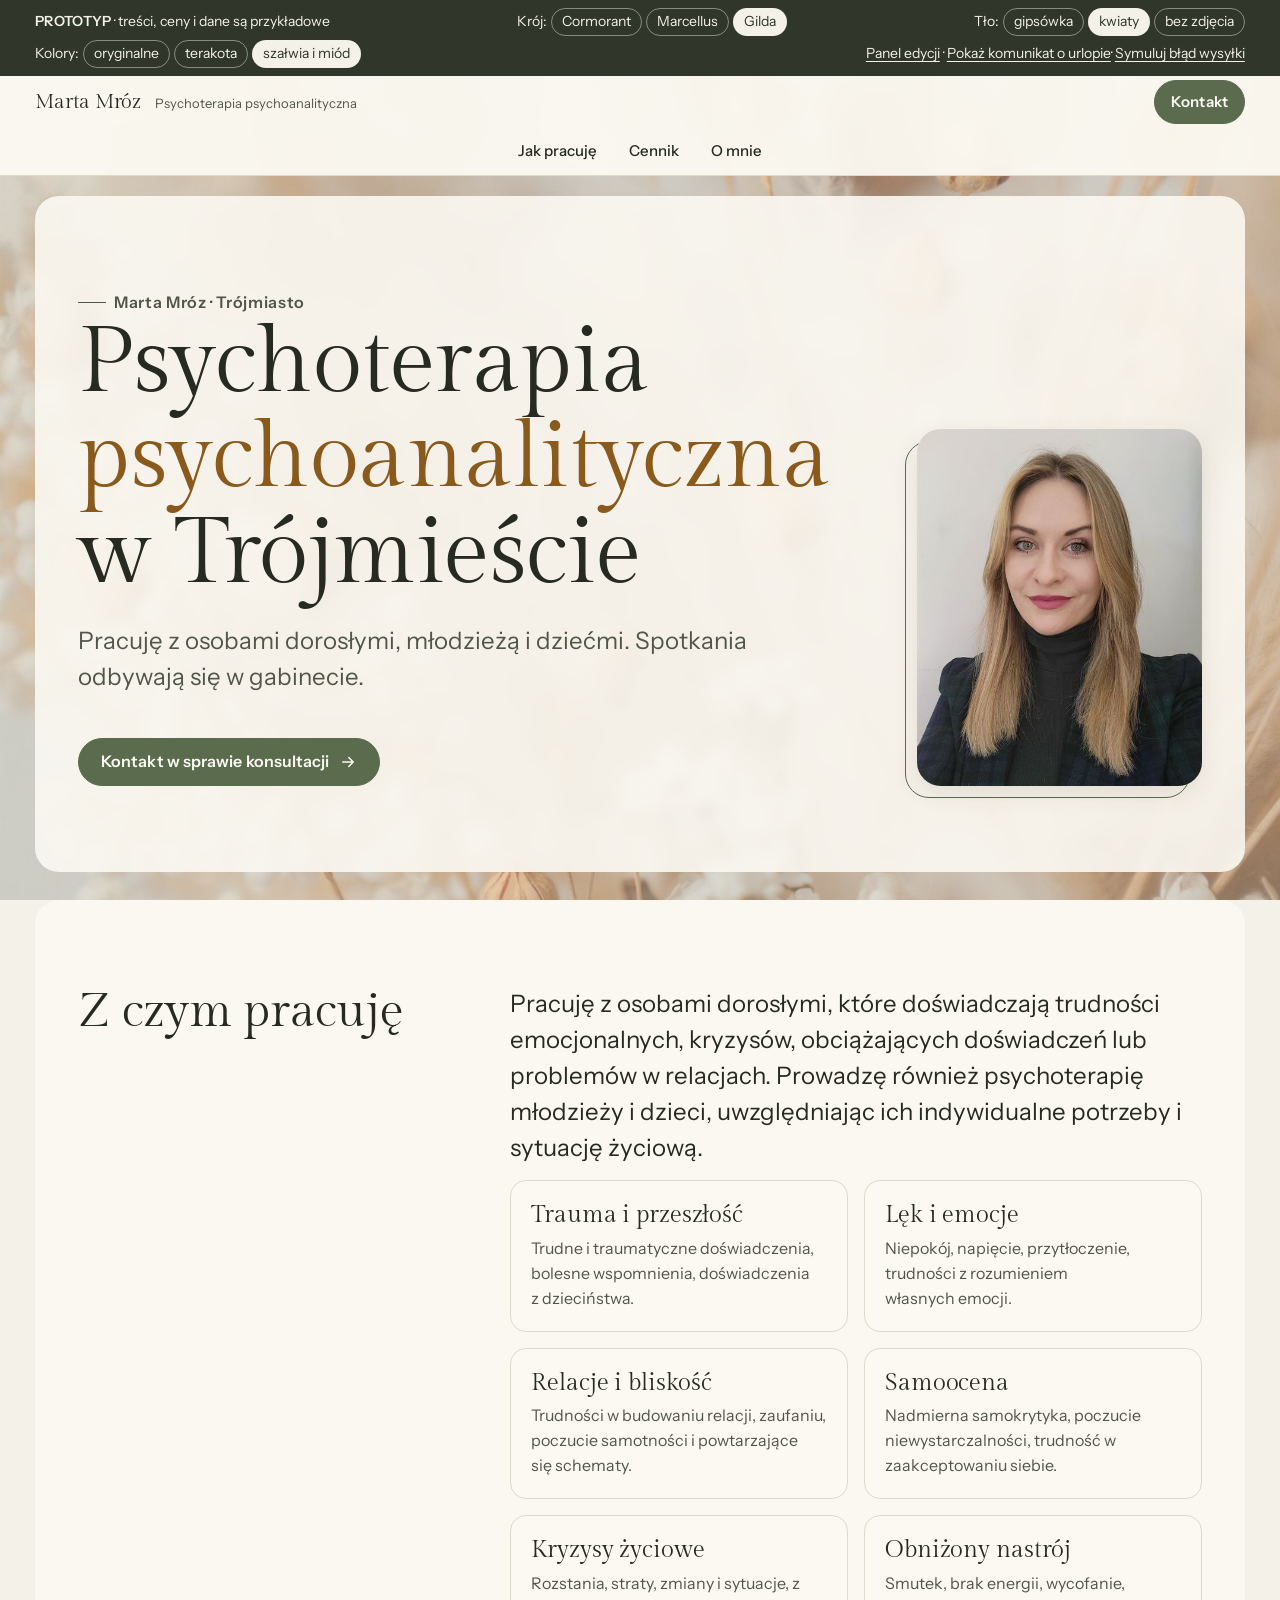
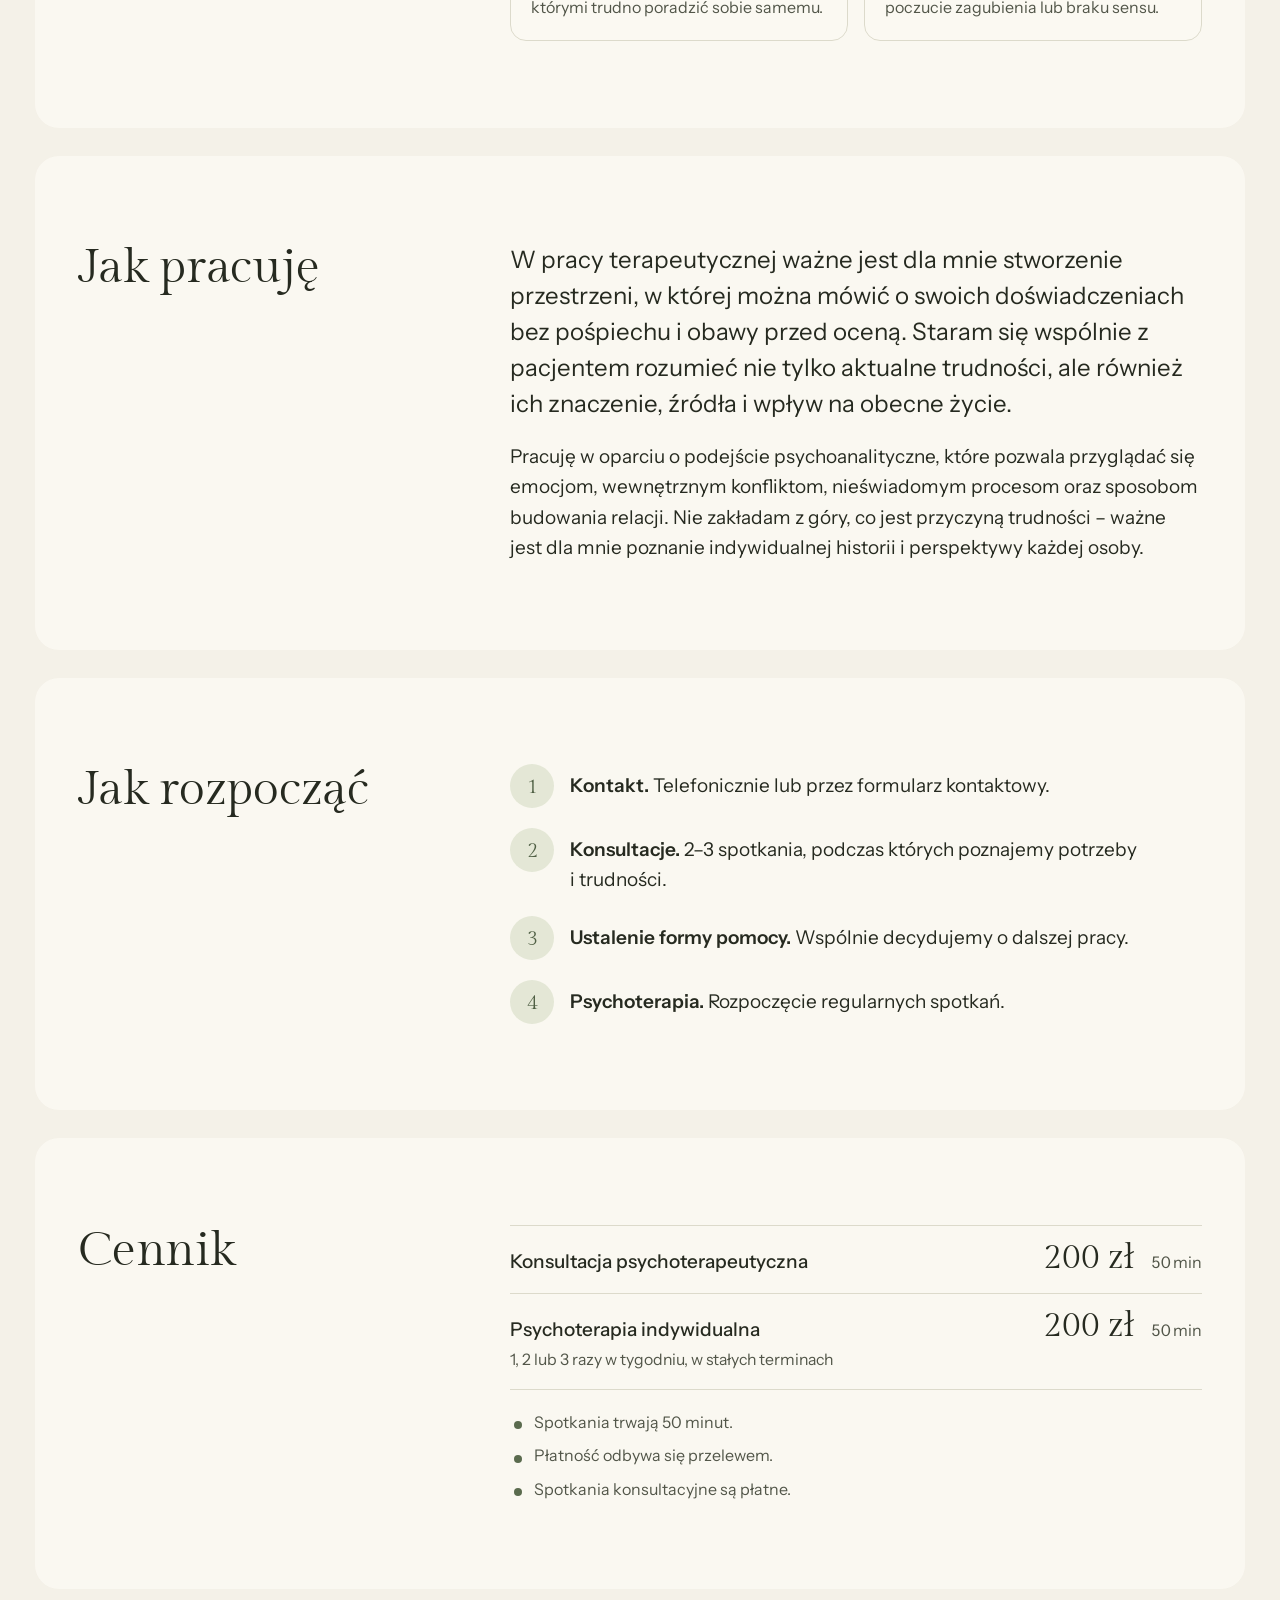
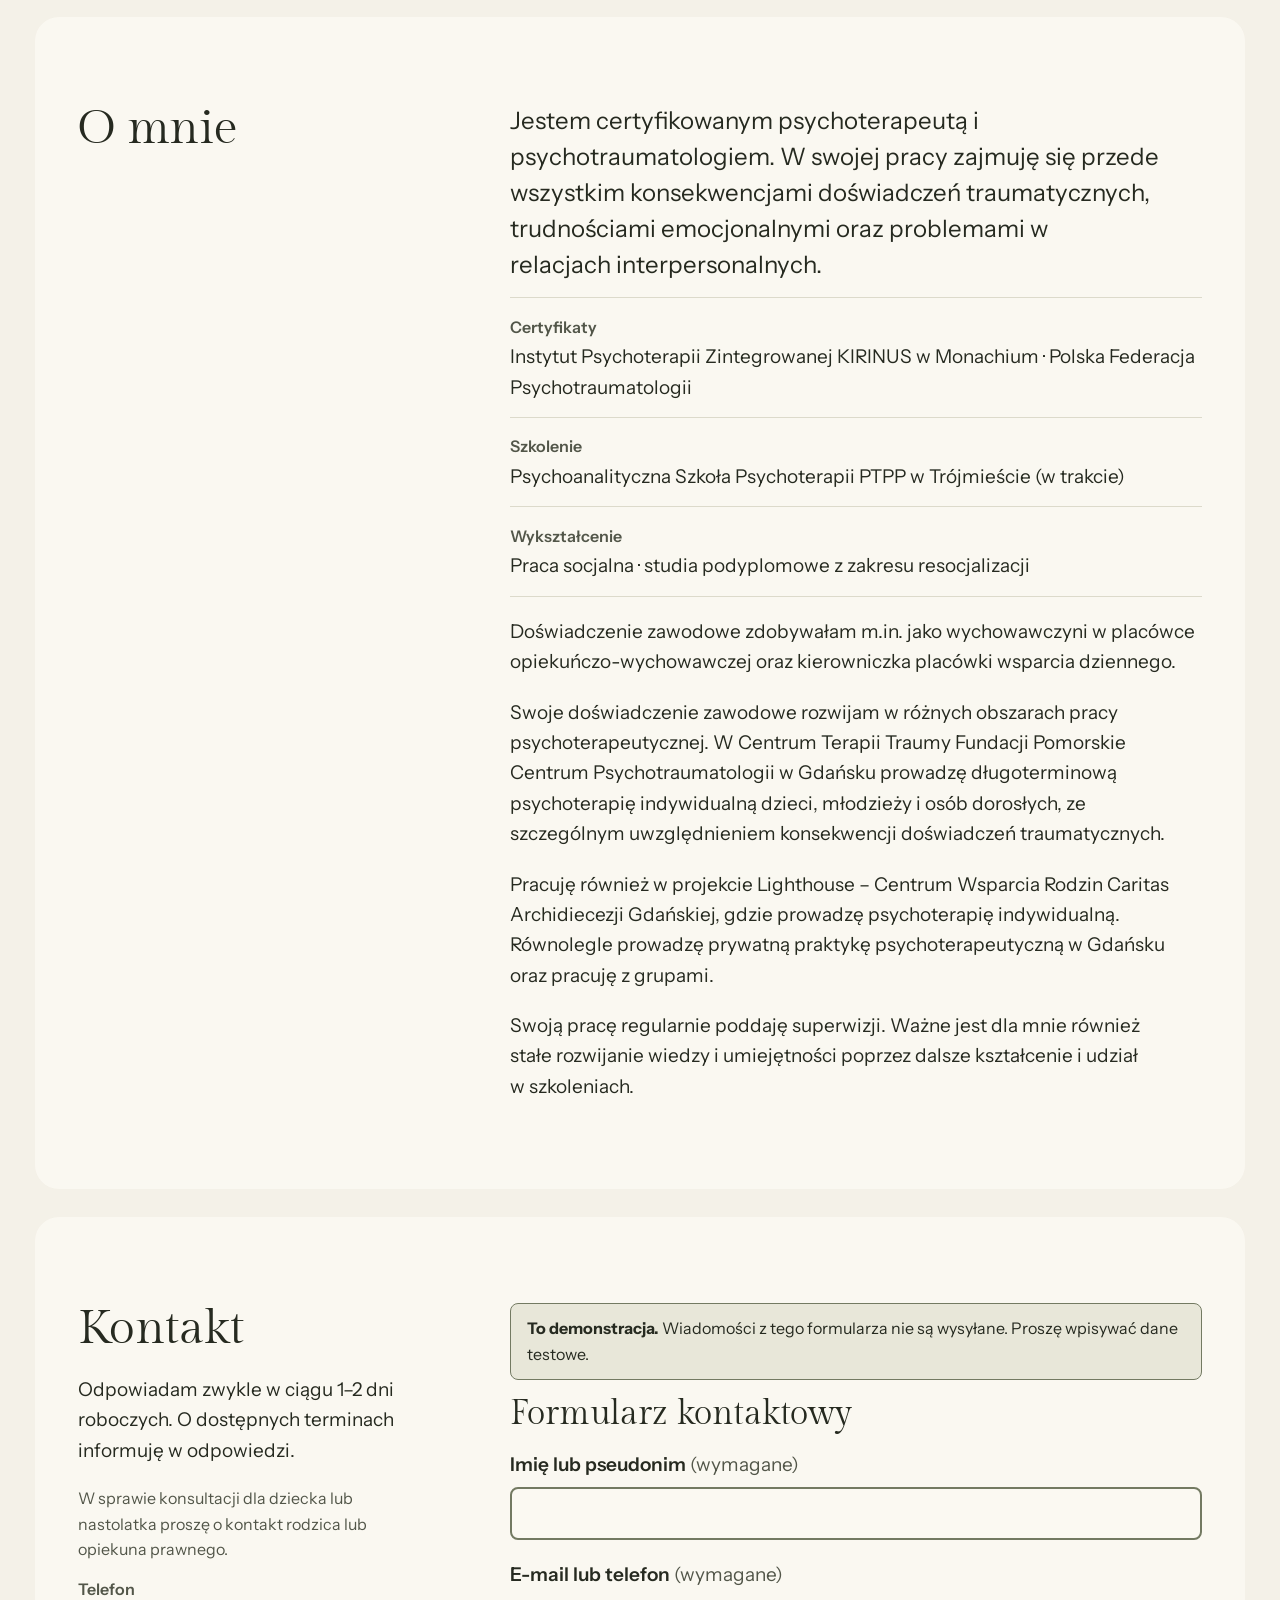
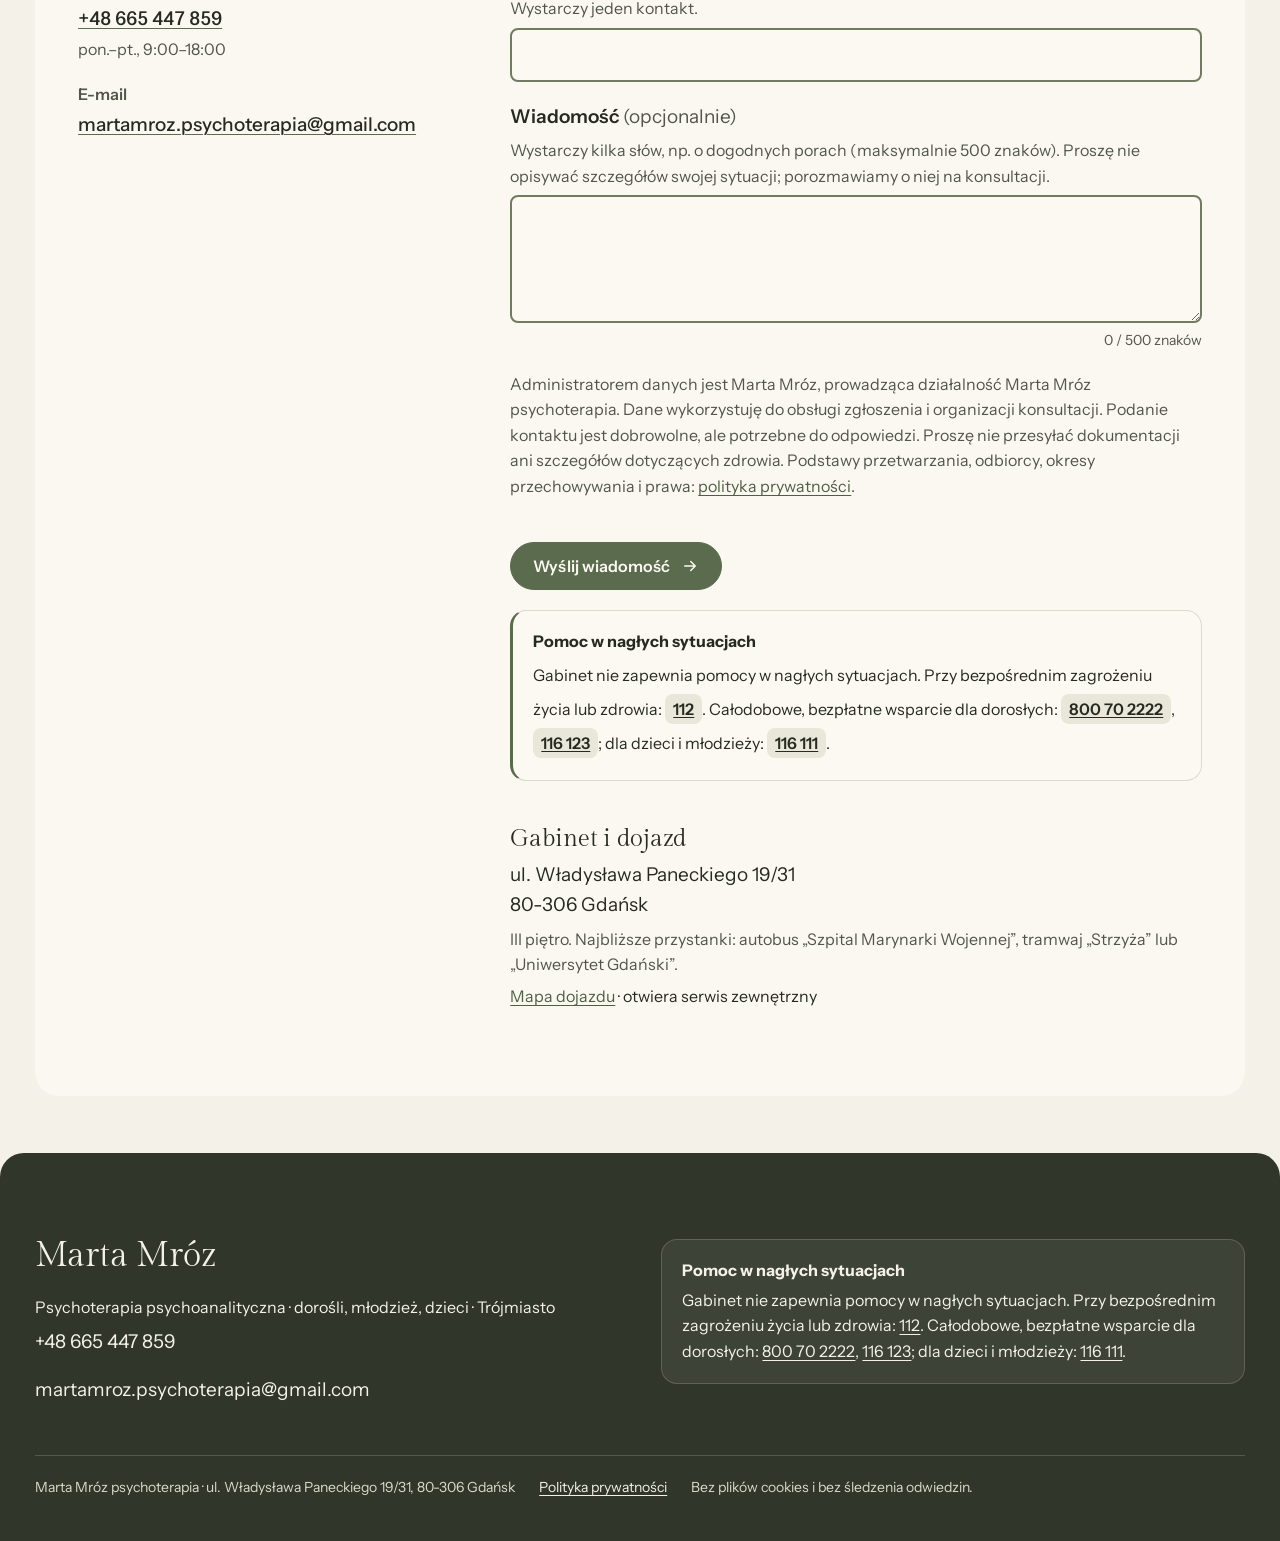
==== commit 18df447b: "Wybór Marty (Gilda, kwiaty, szałwia), nowe tła z licencją Pexels, godziny, dojazd Co-Authored-By: Cl" ====
--- a/index.html
+++ b/index.html
@@ -1,16 +1,16 @@
 <!doctype html>
-<html lang="pl" data-font="cormorant" data-bg="trawa" data-palette="oryginalne">
+<html lang="pl" data-font="gilda" data-bg="kwiaty" data-palette="szalwia">
 <head>
 <meta charset="utf-8">
 <meta name="viewport" content="width=device-width, initial-scale=1">
 <title>Psychoterapia psychoanalityczna w Trójmieście · Marta Mróz</title>
 <meta name="description" content="Psychoterapia psychoanalityczna dorosłych, młodzieży i dzieci w Trójmieście. Z czym pracuję, jak pracuję, jak zacząć, cennik, kwalifikacje i kontakt.">
 <meta name="robots" content="noindex">
-<meta name="theme-color" content="#F4EDE3">
-<link rel="preload" href="fonts/cormorant-garamond-latin.woff2" as="font" type="font/woff2" crossorigin>
+<meta name="theme-color" content="#F4F1E8">
+<link rel="preload" href="fonts/gilda-display-latin.woff2" as="font" type="font/woff2" crossorigin>
 <link rel="preload" href="fonts/instrument-sans-latin.woff2" as="font" type="font/woff2" crossorigin>
-<link rel="stylesheet" href="assets/styles.css?v=202611241318">
-<script src="assets/app.js?v=202611241318" defer></script>
+<link rel="stylesheet" href="assets/styles.css?v=202611251849">
+<script src="assets/app.js?v=202611251849" defer></script>
 </head>
 <body class="">
 <a class="skip-link" href="#tresc">Przejdź do treści</a>
@@ -18,7 +18,7 @@
   <div class="wrap">
     <p><strong>PROTOTYP</strong> · treści, ceny i dane są przykładowe</p>
     <p class="proto-switch" aria-label="Krój tytułów">Krój: <button type="button" data-set-font="cormorant">Cormorant</button><button type="button" data-set-font="marcellus">Marcellus</button><button type="button" data-set-font="gilda">Gilda</button></p>
-    <p class="proto-switch" aria-label="Tło strony">Tło: <button type="button" data-set-bg="trawa">trawa</button><button type="button" data-set-bg="kwiaty">kwiaty</button><button type="button" data-set-bg="brak">bez zdjęcia</button></p>
+    <p class="proto-switch" aria-label="Tło strony">Tło: <button type="button" data-set-bg="gipsowka">gipsówka</button><button type="button" data-set-bg="kwiaty">kwiaty</button><button type="button" data-set-bg="brak">bez zdjęcia</button></p>
     <p class="proto-switch" aria-label="Kolory">Kolory: <button type="button" data-set-palette="oryginalne">oryginalne</button><button type="button" data-set-palette="terakota">terakota</button><button type="button" data-set-palette="szalwia">szałwia i miód</button></p>
     <p><a href="panel.html">Panel edycji</a> · <a href="?urlop=1" data-toggle-vacation>Pokaż komunikat o urlopie</a>· <a href="#kontakt" data-simulate-failure>Symuluj błąd wysyłki</a></p>
   </div>
@@ -95,7 +95,7 @@
     <div class="block-body">
       <ol class="steps-simple">
         <li><span><strong>Kontakt.</strong> Telefonicznie lub przez formularz kontaktowy.</span></li>
-        <li><span><strong>Konsultacje.</strong> 2–3 spotkania, podczas których poznajemy Twoje potrzeby i trudności.</span></li>
+        <li><span><strong>Konsultacje.</strong> 2–3 spotkania, podczas których poznajemy potrzeby i trudności.</span></li>
         <li><span><strong>Ustalenie formy pomocy.</strong> Wspólnie decydujemy o dalszej pracy.</span></li>
         <li><span><strong>Psychoterapia.</strong> Rozpoczęcie regularnych spotkań.</span></li>
       </ol>
@@ -148,7 +148,7 @@
       <p data-vacation-off>Odpowiadam zwykle w ciągu 1–2 dni roboczych. O dostępnych terminach informuję w odpowiedzi.</p>
       <p class="small muted">W sprawie konsultacji dla dziecka lub nastolatka proszę o kontakt rodzica lub opiekuna prawnego.</p>
       <ul class="contact-lines">
-        <li><span>Telefon</span><a href="tel:+48665447859">+48 665 447 859</a><small data-vacation-off>pon.–pt., 12:00–13:00</small></li>
+        <li><span>Telefon</span><a href="tel:+48665447859">+48 665 447 859</a><small data-vacation-off>pon.–pt., 9:00–18:00</small></li>
         <li><span>E-mail</span><a href="mailto:martamroz.psychoterapia@gmail.com">martamroz.psychoterapia@gmail.com</a></li>
       </ul>
     </div>
@@ -198,7 +198,7 @@
       <div class="address" id="dojazd">
         <h3>Gabinet i dojazd</h3>
         <p>ul. Władysława Paneckiego 19/31<br>80-306 Gdańsk</p>
-        <p class="muted small">[Piętro, winda lub schody, najbliższy przystanek: do uzupełnienia]</p>
+        <p class="muted small">III piętro. Najbliższe przystanki: autobus „Szpital Marynarki Wojennej”, tramwaj „Strzyża” lub „Uniwersytet Gdański”.</p>
         <p class="small"><a href="https://www.openstreetmap.org/search?query=W%C5%82adys%C5%82awa%20Paneckiego%2019%2C%2080-306%20Gda%C5%84sk" rel="noopener">Mapa dojazdu</a> · otwiera serwis zewnętrzny</p>
       </div>
     </div>
--- a/assets/styles.css
+++ b/assets/styles.css
@@ -594,7 +594,7 @@
 body { background: var(--bg); }
 body::after {
   content: ""; position: fixed; inset: 0; z-index: -2; pointer-events: none;
-  background: linear-gradient(rgb(244 237 227 / 0.35), rgb(244 237 227 / 0.35)), url("img/tlo-trawa.jpg") center / cover no-repeat;
+  background: linear-gradient(rgb(244 237 227 / 0.35), rgb(244 237 227 / 0.35)), url("img/tlo-gipsowka.jpg") center / cover no-repeat;
 }
 html[data-bg="kwiaty"] body::after { background: linear-gradient(rgb(244 237 227 / 0.35), rgb(244 237 227 / 0.35)), url("img/tlo-kwiaty.jpg") center / cover no-repeat; }
 html[data-bg="brak"] body::after { background: none; }
@@ -694,7 +694,7 @@
   --cream: #F8EEE4;
   --panel: rgb(253 248 242 / 0.9);
 }
-html[data-palette="terakota"] body::after { background: linear-gradient(rgb(245 228 214 / 0.38), rgb(245 228 214 / 0.38)), url("img/tlo-trawa.jpg") center / cover no-repeat; }
+html[data-palette="terakota"] body::after { background: linear-gradient(rgb(245 228 214 / 0.38), rgb(245 228 214 / 0.38)), url("img/tlo-gipsowka.jpg") center / cover no-repeat; }
 html[data-palette="terakota"][data-bg="kwiaty"] body::after { background: linear-gradient(rgb(245 228 214 / 0.38), rgb(245 228 214 / 0.38)), url("img/tlo-kwiaty.jpg") center / cover no-repeat; }
 html[data-palette="terakota"] .photo { background: linear-gradient(160deg, #F6E3D5 0%, #E8C3AC 55%, #D2A088 100%); }
 html[data-palette="terakota"] { --bar-bg: rgb(253 248 242 / 0.95); }
@@ -719,7 +719,7 @@
   --panel: rgb(251 249 242 / 0.9);
   --bar-bg: rgb(251 249 242 / 0.95);
 }
-html[data-palette="szalwia"] body::after { background: linear-gradient(rgb(244 241 232 / 0.38), rgb(244 241 232 / 0.38)), url("img/tlo-trawa.jpg") center / cover no-repeat; }
+html[data-palette="szalwia"] body::after { background: linear-gradient(rgb(244 241 232 / 0.38), rgb(244 241 232 / 0.38)), url("img/tlo-gipsowka.jpg") center / cover no-repeat; }
 html[data-palette="szalwia"][data-bg="kwiaty"] body::after { background: linear-gradient(rgb(244 241 232 / 0.38), rgb(244 241 232 / 0.38)), url("img/tlo-kwiaty.jpg") center / cover no-repeat; }
 html[data-palette="szalwia"] .hero h1 em { color: #8A5A1C; }
 html[data-palette="szalwia"] .photo { background: linear-gradient(160deg, #EEEEE0 0%, #D3D8BF 55%, #AEB795 100%); }
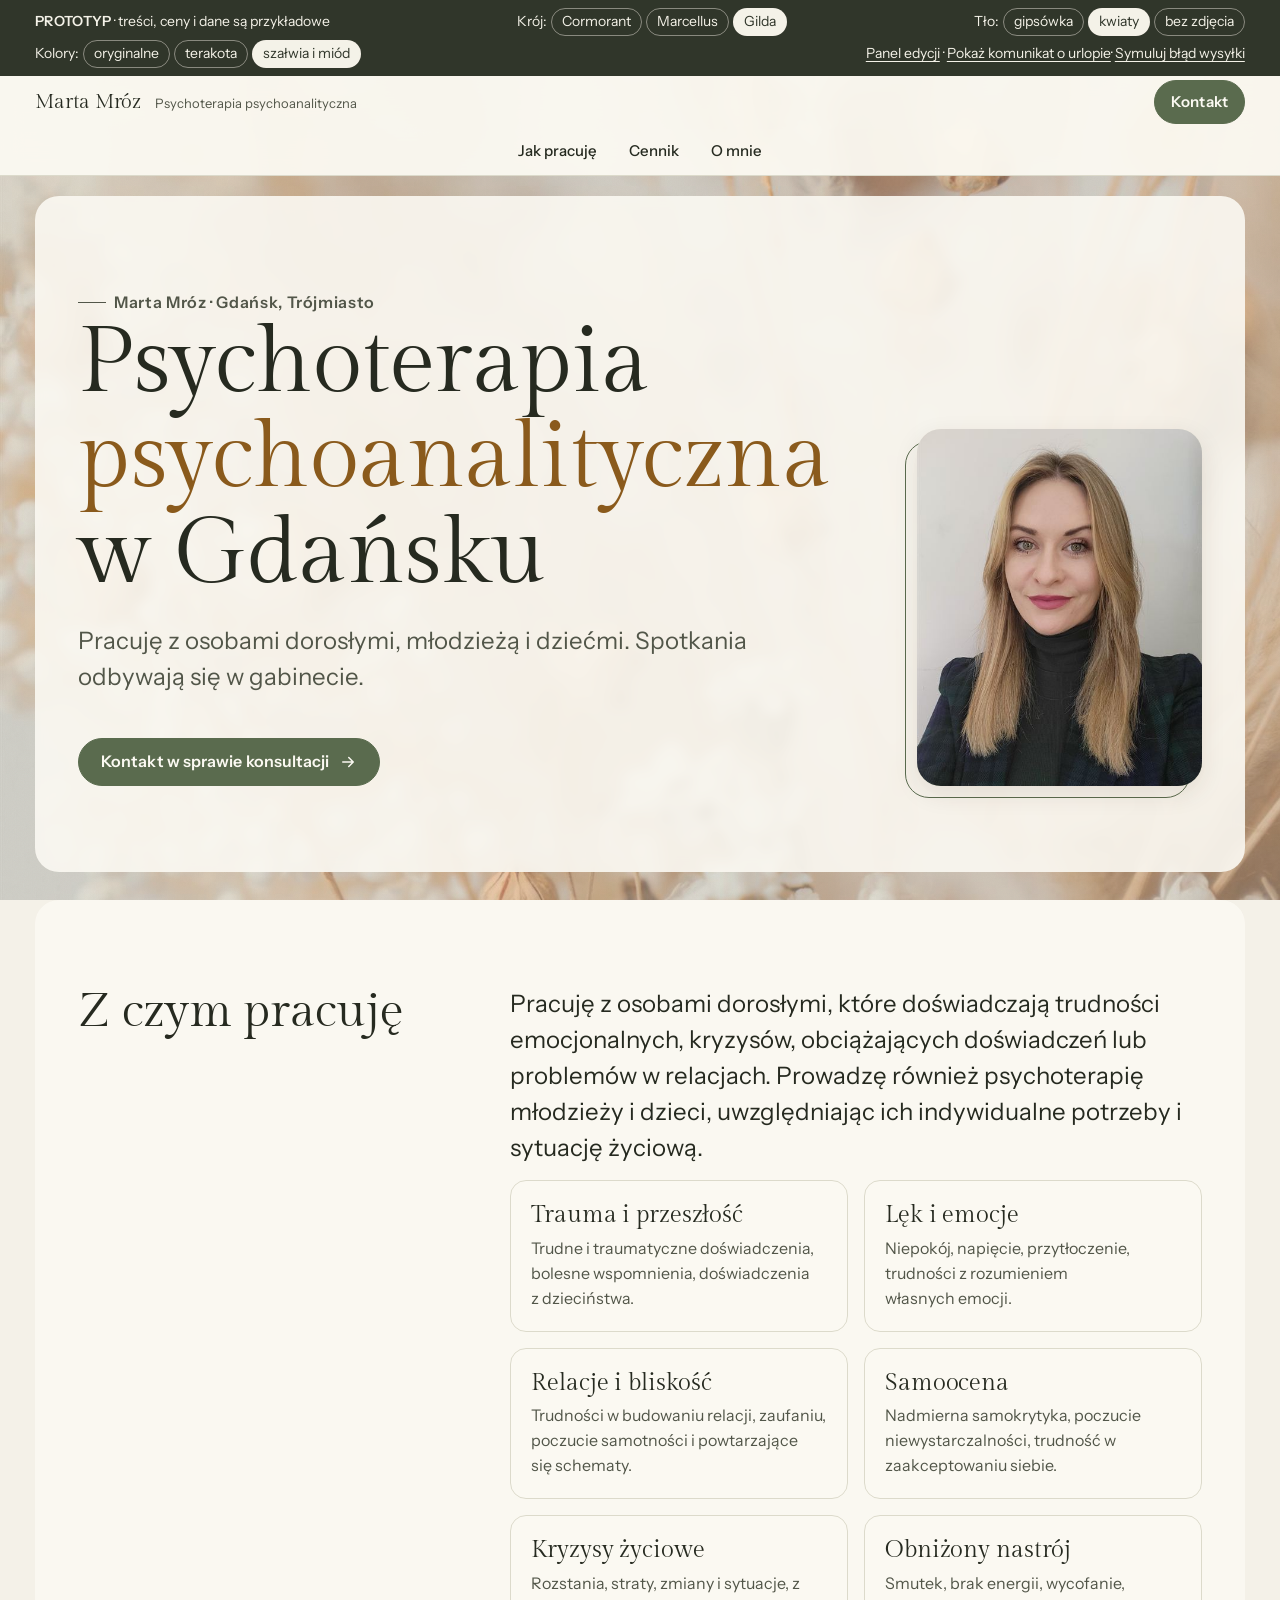
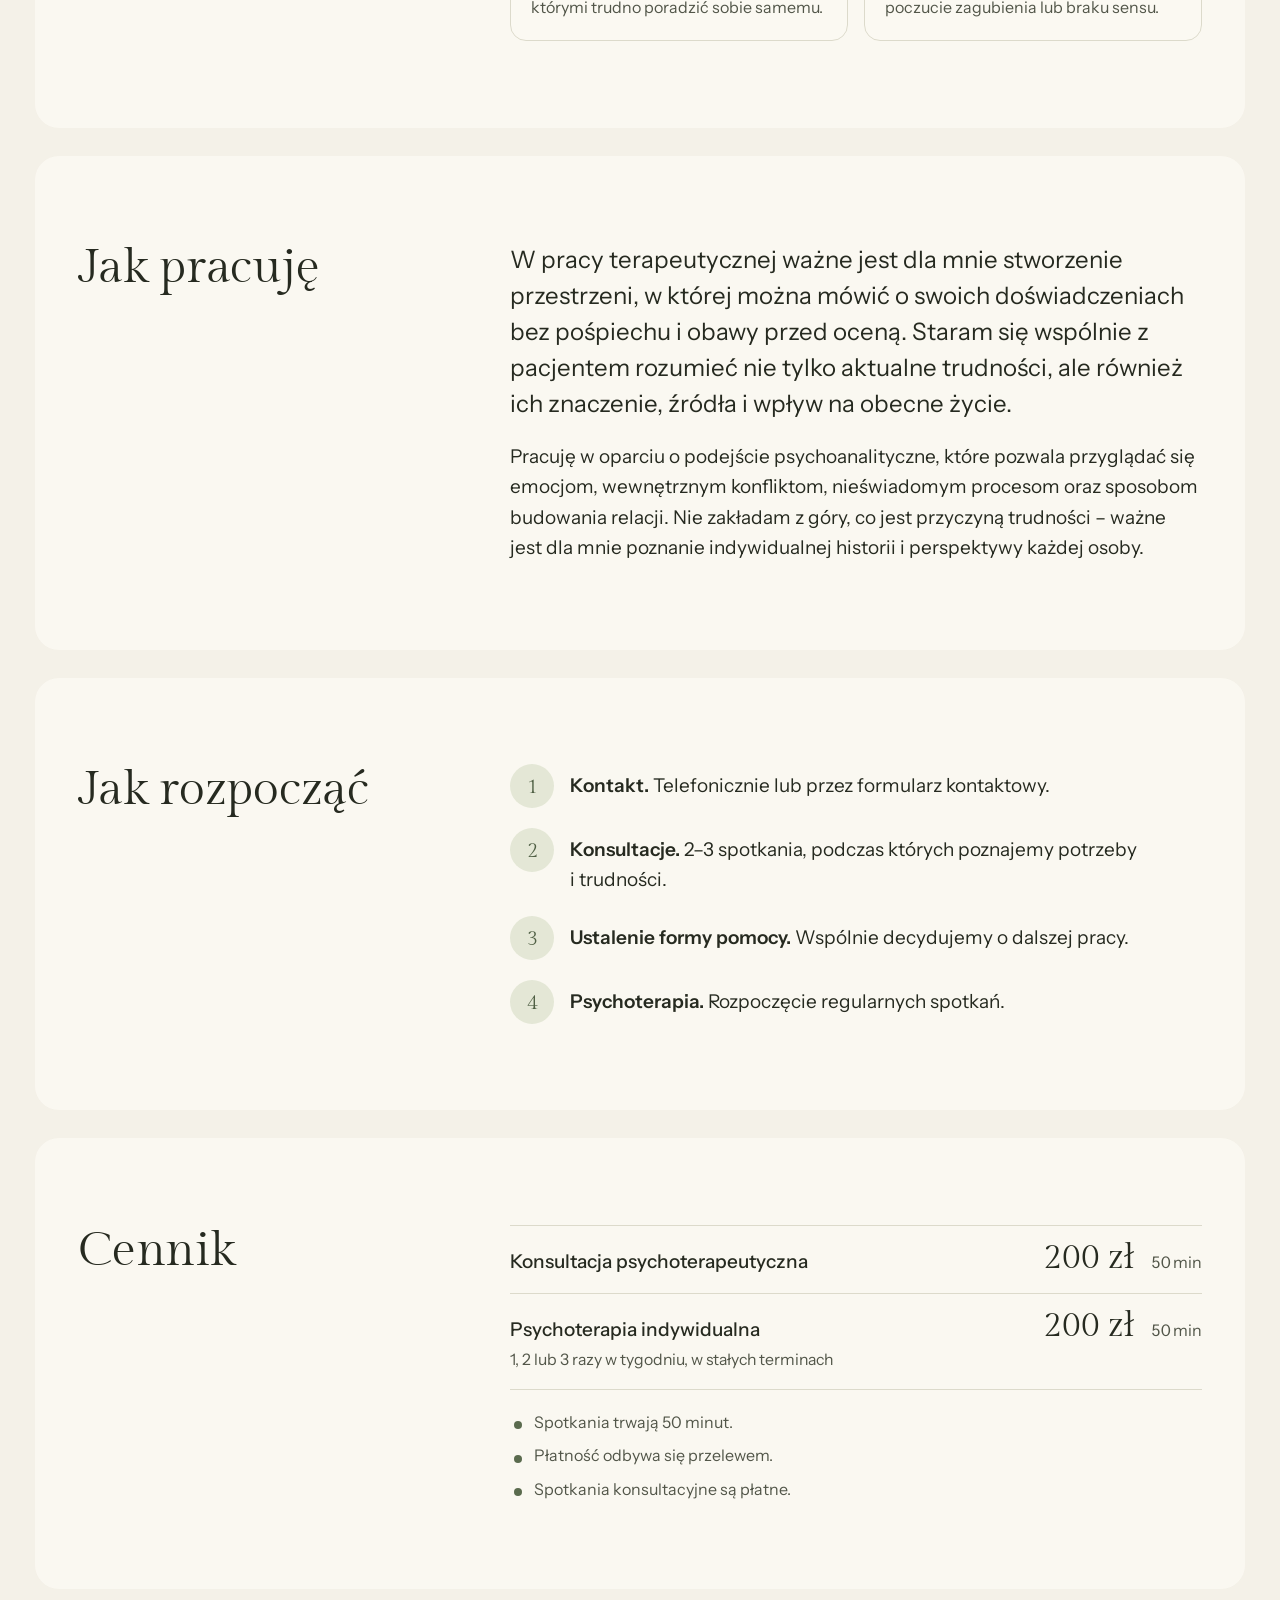
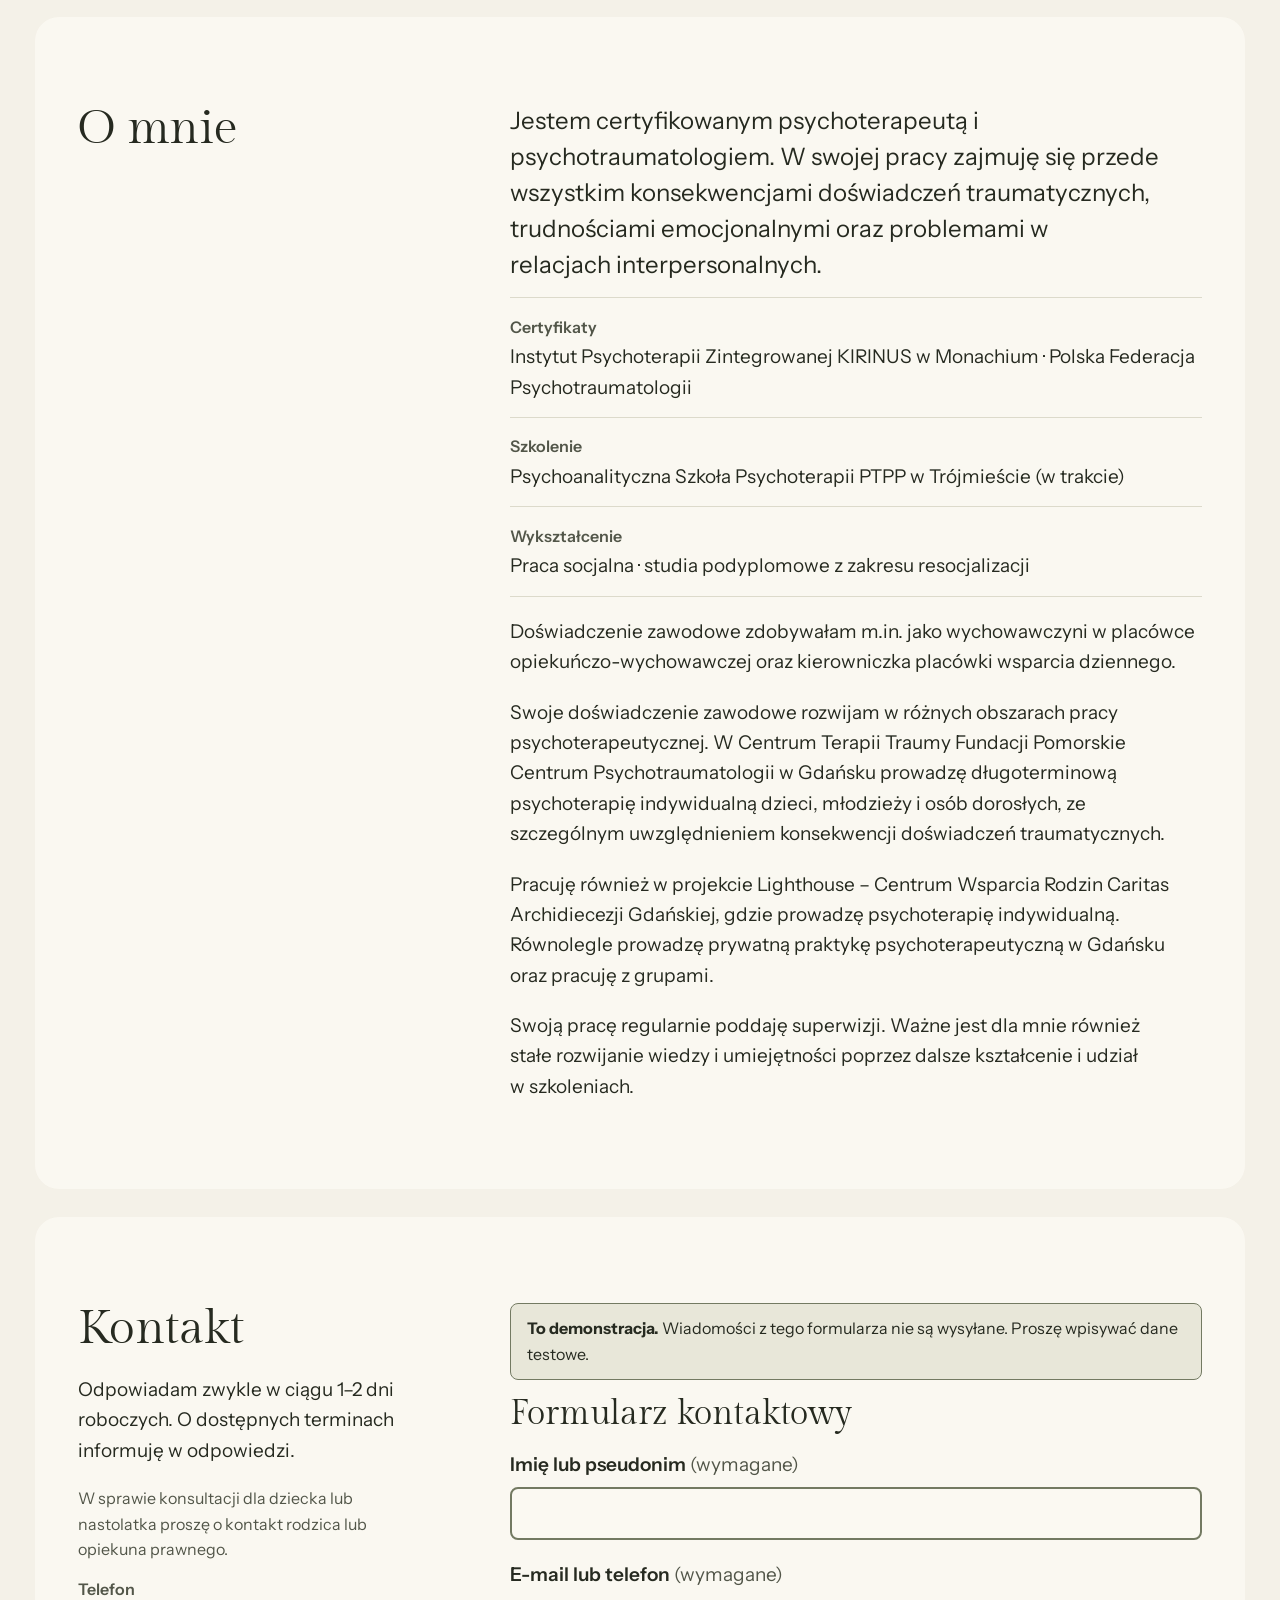
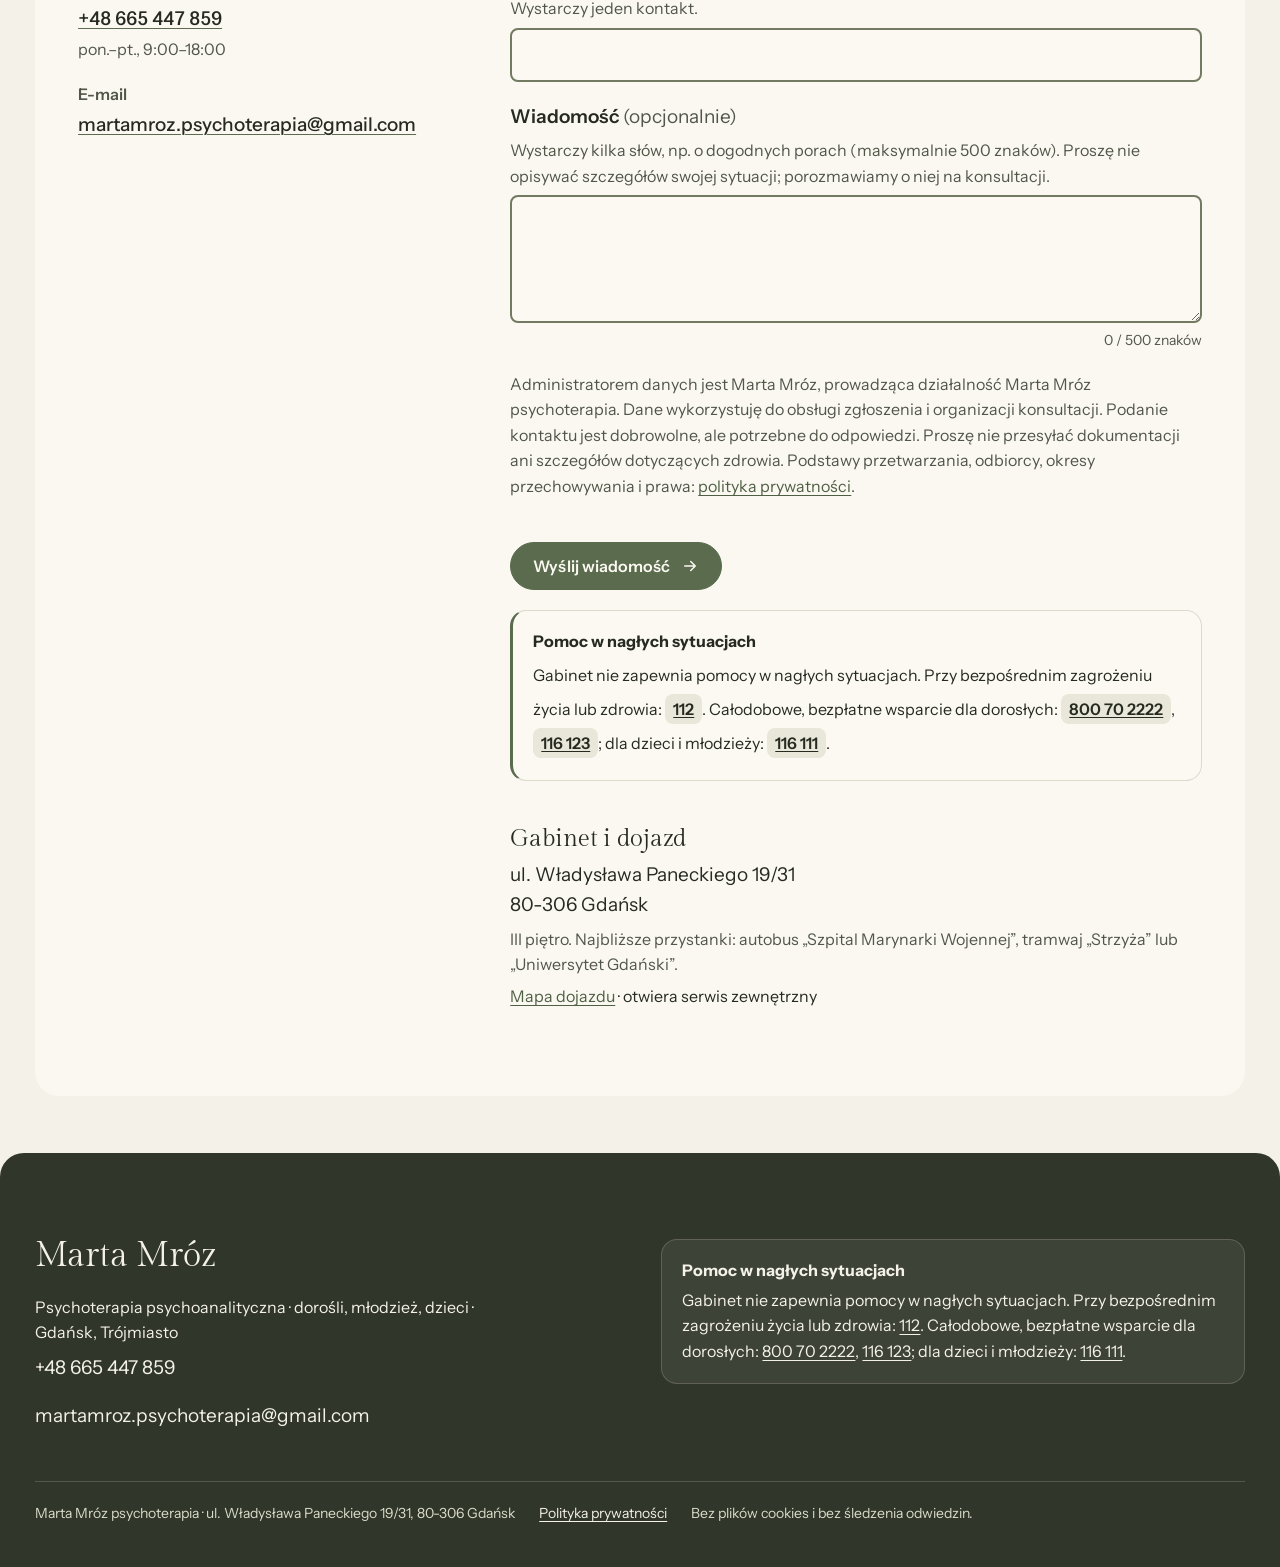
==== commit 88dc8eaf: "Lokalizacja: Gdańsk, Trójmiasto Co-Authored-By: Claude Opus 5.5 <noreply@anthropic.com>" ====
--- a/index.html
+++ b/index.html
@@ -3,14 +3,14 @@
 <head>
 <meta charset="utf-8">
 <meta name="viewport" content="width=device-width, initial-scale=1">
-<title>Psychoterapia psychoanalityczna w Trójmieście · Marta Mróz</title>
-<meta name="description" content="Psychoterapia psychoanalityczna dorosłych, młodzieży i dzieci w Trójmieście. Z czym pracuję, jak pracuję, jak zacząć, cennik, kwalifikacje i kontakt.">
+<title>Psychoterapia psychoanalityczna w Gdańsku · Marta Mróz</title>
+<meta name="description" content="Psychoterapia psychoanalityczna dorosłych, młodzieży i dzieci w Gdańsku (Trójmiasto). Z czym pracuję, jak pracuję, jak zacząć, cennik, kwalifikacje i kontakt.">
 <meta name="robots" content="noindex">
 <meta name="theme-color" content="#F4F1E8">
 <link rel="preload" href="fonts/gilda-display-latin.woff2" as="font" type="font/woff2" crossorigin>
 <link rel="preload" href="fonts/instrument-sans-latin.woff2" as="font" type="font/woff2" crossorigin>
-<link rel="stylesheet" href="assets/styles.css?v=202611251849">
-<script src="assets/app.js?v=202611251849" defer></script>
+<link rel="stylesheet" href="assets/styles.css?v=202611251854">
+<script src="assets/app.js?v=202611251854" defer></script>
 </head>
 <body class="">
 <a class="skip-link" href="#tresc">Przejdź do treści</a>
@@ -44,8 +44,8 @@
 <section class="hero" aria-labelledby="hero-title">
   <div class="wrap hero-grid">
     <div>
-      <p class="eyebrow">Marta Mróz · Trójmiasto</p>
-      <h1 id="hero-title">Psychoterapia <em>psychoanalityczna</em> w&nbsp;Trójmieście</h1>
+      <p class="eyebrow">Marta Mróz · Gdańsk, Trójmiasto</p>
+      <h1 id="hero-title">Psychoterapia <em>psychoanalityczna</em> w&nbsp;Gdańsku</h1>
       <p class="lead">Pracuję z osobami dorosłymi, młodzieżą i dziećmi. Spotkania odbywają się w gabinecie.</p>
       <div class="notice notice-vacation" data-vacation hidden role="status">
         <div><h2>Przerwa urlopowa: 2–8 listopada 2026</h2><p>W tym czasie nie odpowiadam na wiadomości i telefony. Do wiadomości wrócę od 9 listopada.</p></div>
@@ -210,7 +210,7 @@
     <div class="footer-grid">
       <div class="stack">
         <p class="footer-brand">Marta Mróz</p>
-        <p class="small">Psychoterapia psychoanalityczna · dorośli, młodzież, dzieci · Trójmiasto</p>
+        <p class="small">Psychoterapia psychoanalityczna · dorośli, młodzież, dzieci · Gdańsk, Trójmiasto</p>
         <ul class="footer-list">
           <li><a href="tel:+48665447859">+48 665 447 859</a></li>
           <li><a href="mailto:martamroz.psychoterapia@gmail.com">martamroz.psychoterapia@gmail.com</a></li>
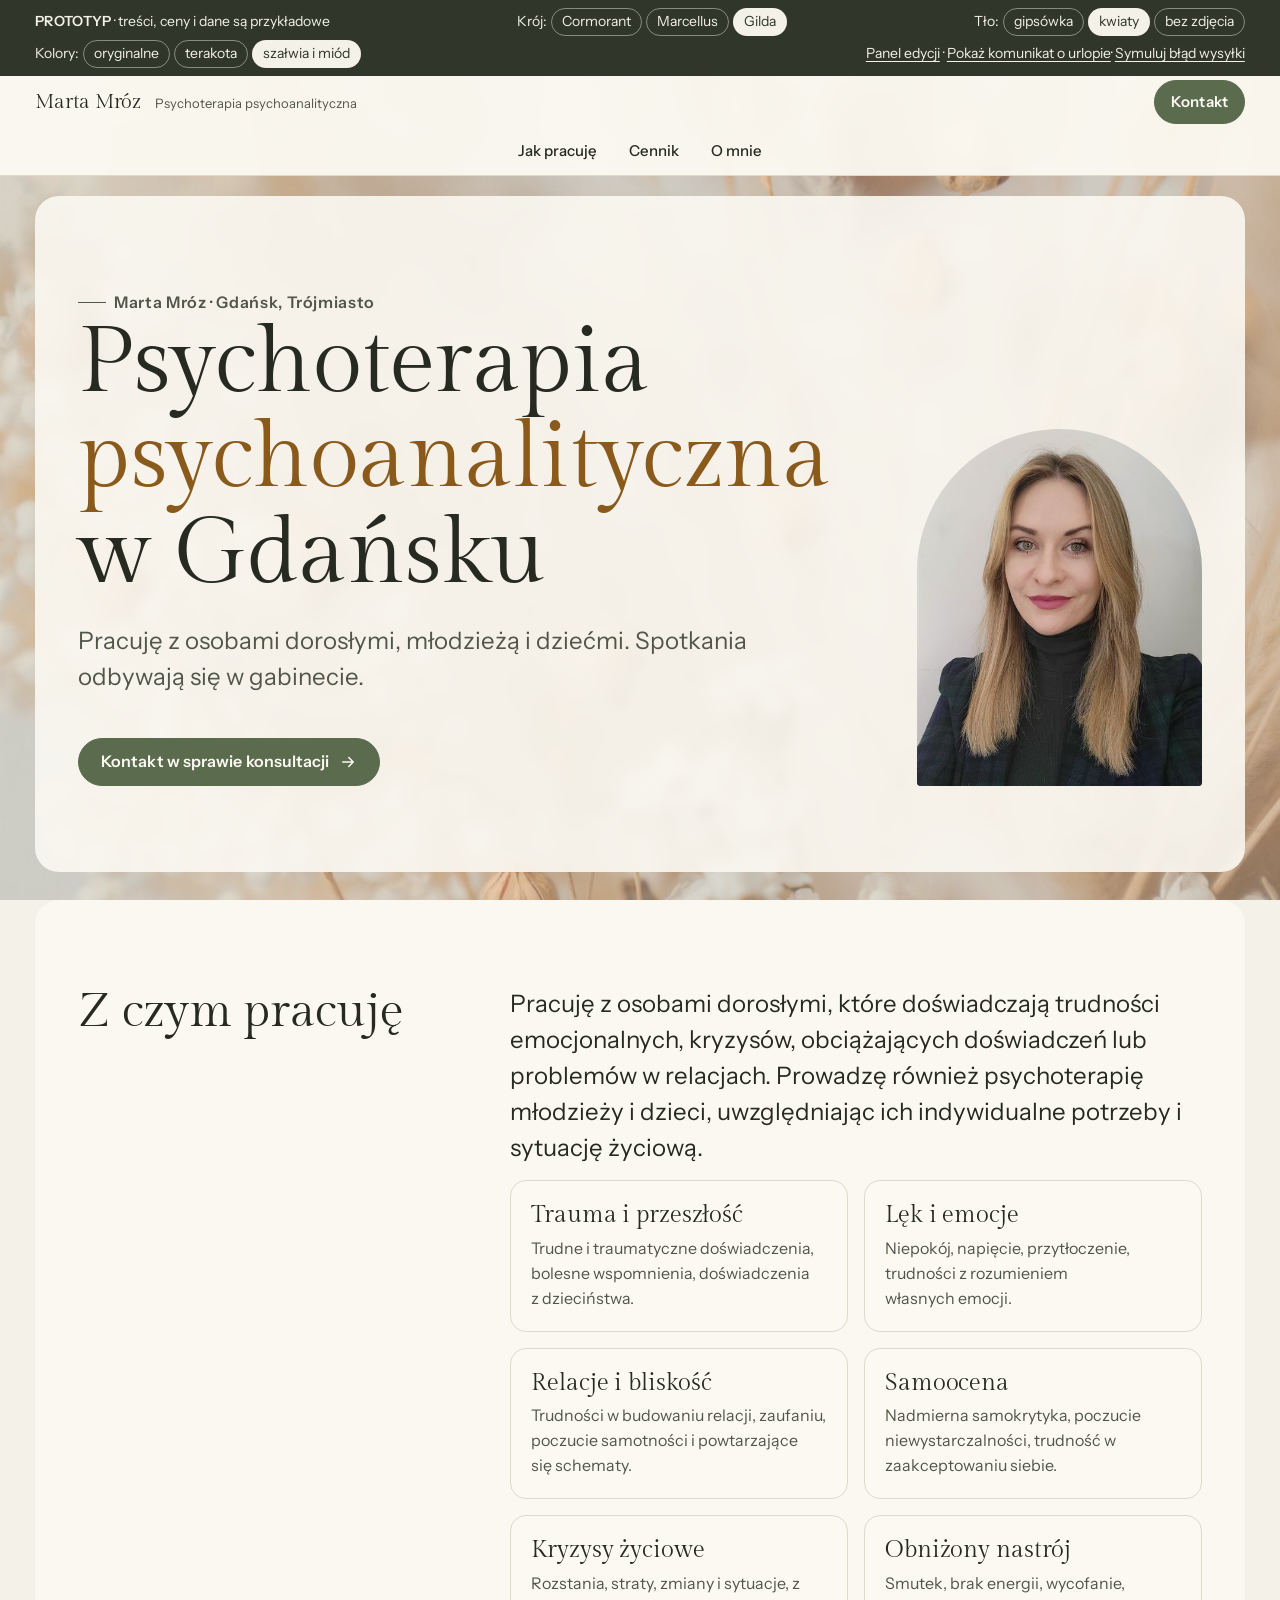
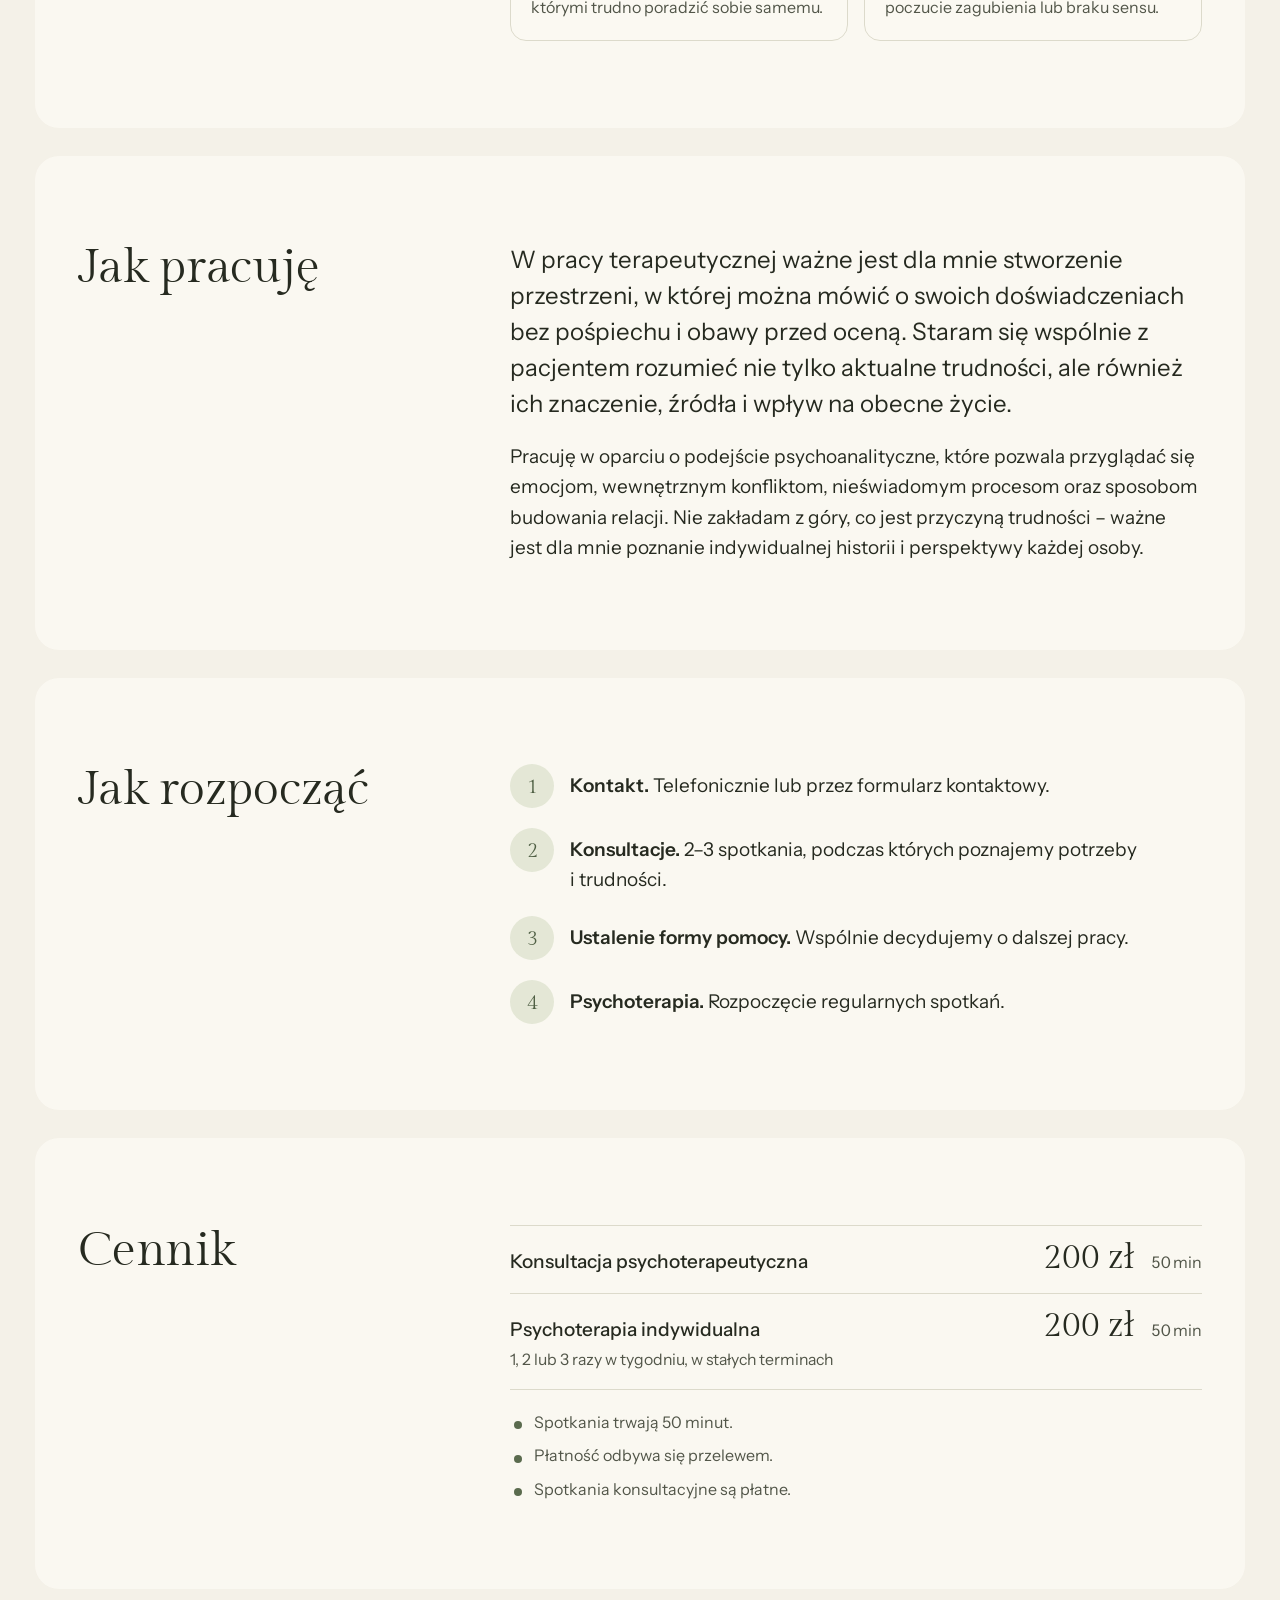
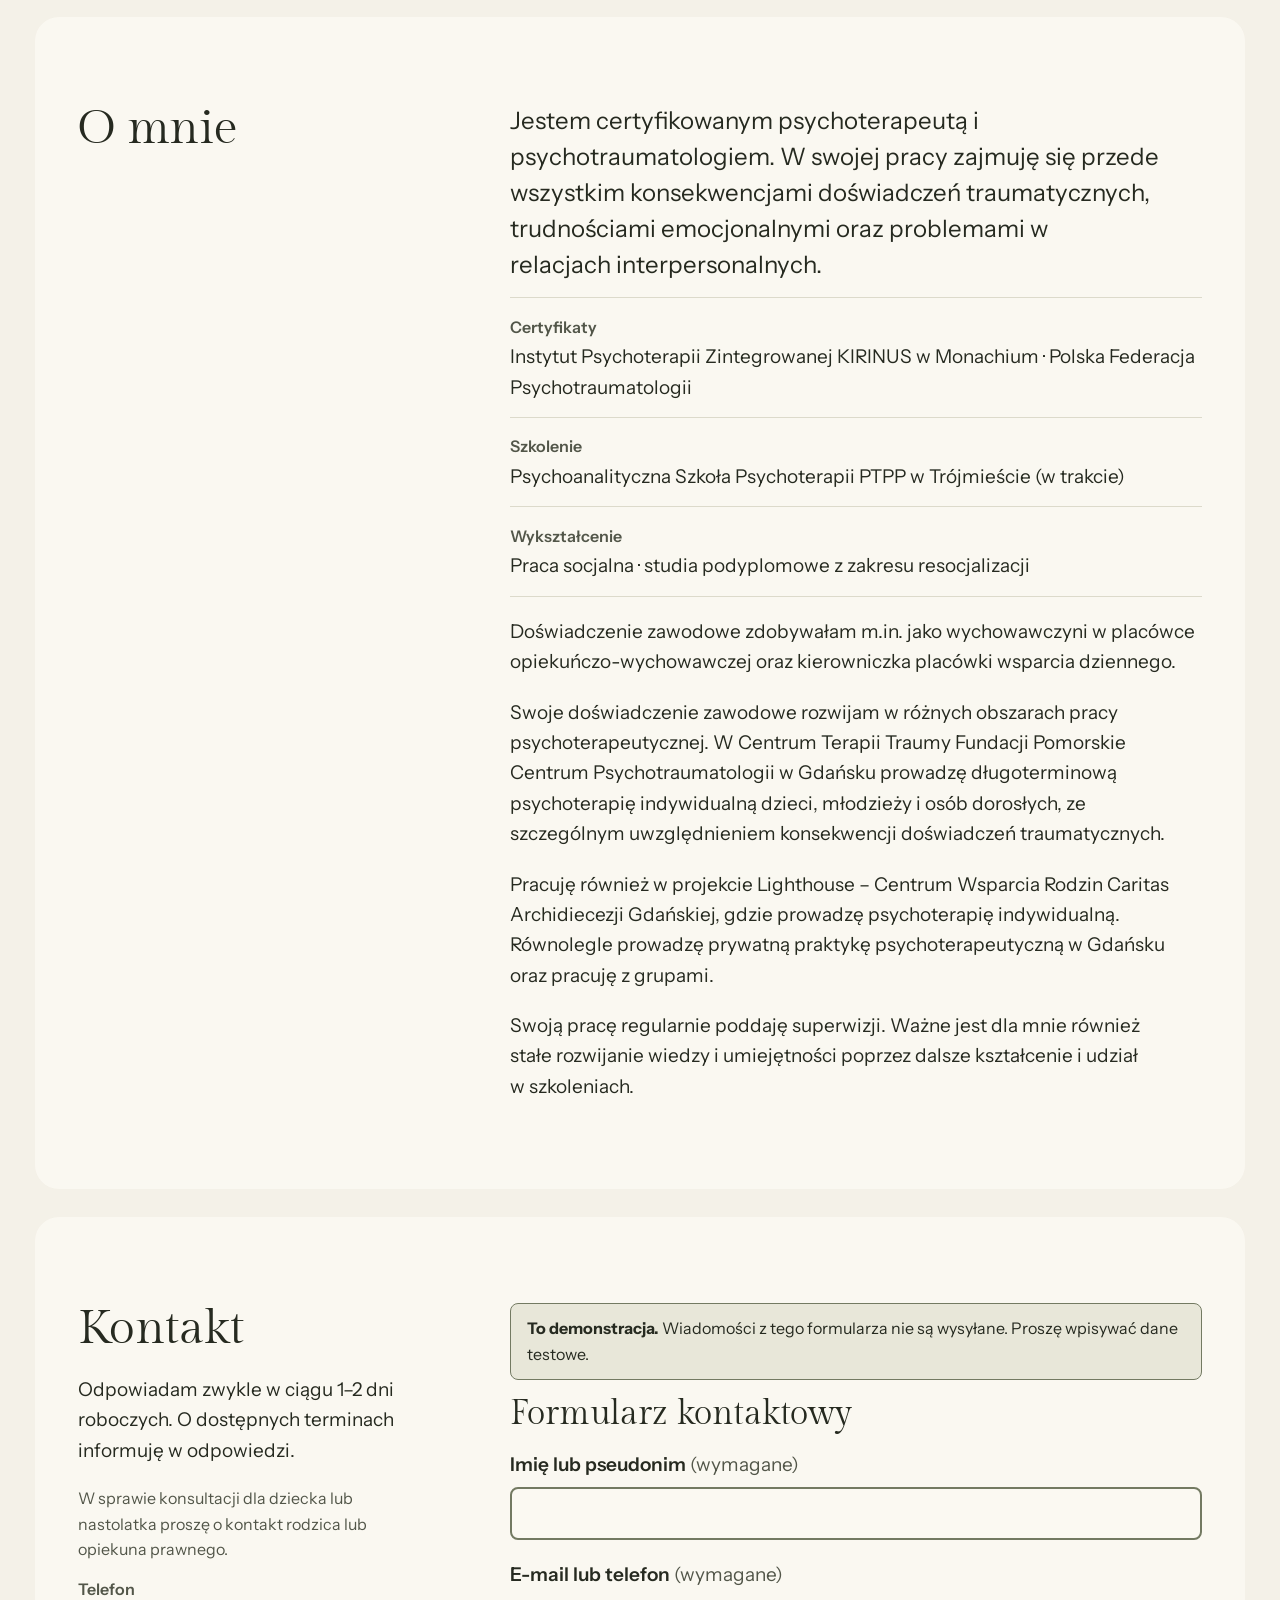
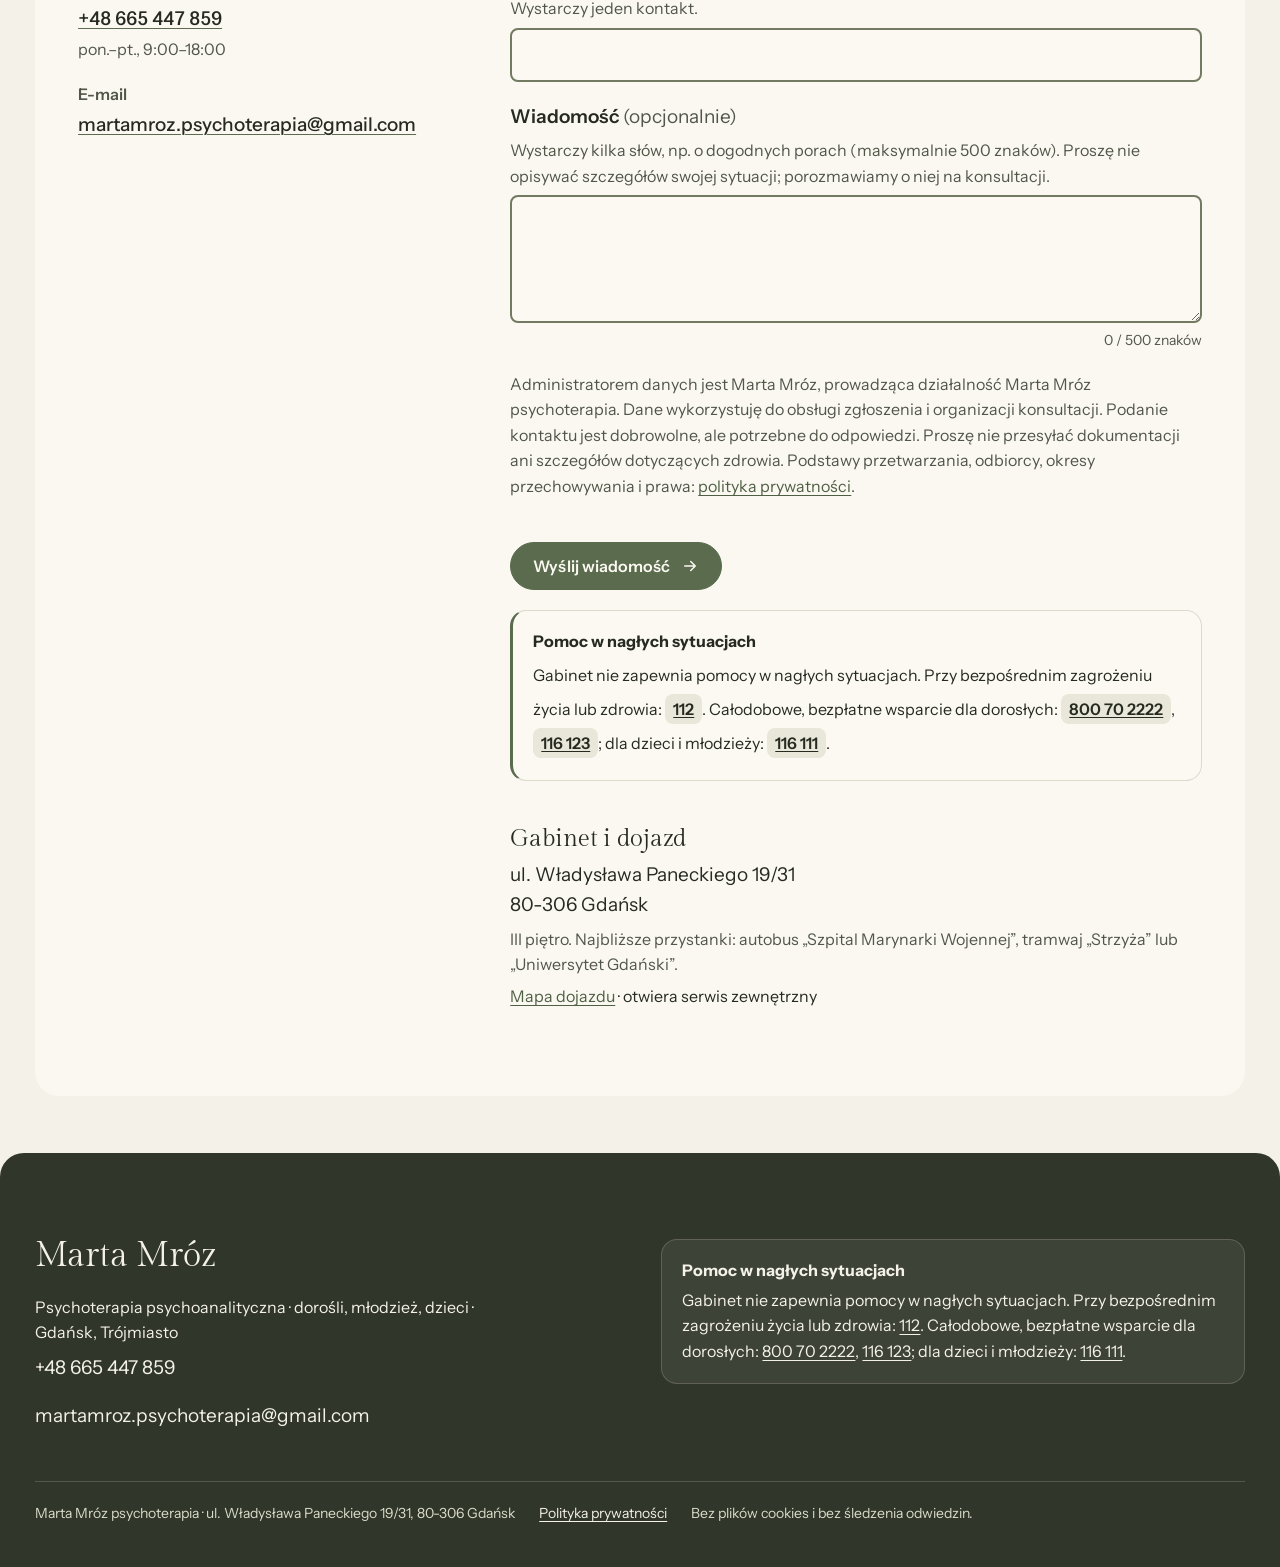
==== commit db0aec60: "Kontakt: nagłówek nie nachodzi na tekst Co-Authored-By: Claude Opus 5.5 <noreply@anthropic.com>" ====
--- a/index.html
+++ b/index.html
@@ -9,8 +9,8 @@
 <meta name="theme-color" content="#F4F1E8">
 <link rel="preload" href="fonts/gilda-display-latin.woff2" as="font" type="font/woff2" crossorigin>
 <link rel="preload" href="fonts/instrument-sans-latin.woff2" as="font" type="font/woff2" crossorigin>
-<link rel="stylesheet" href="assets/styles.css?v=202611251854">
-<script src="assets/app.js?v=202611251854" defer></script>
+<link rel="stylesheet" href="assets/styles.css?v=202611251929">
+<script src="assets/app.js?v=202611251929" defer></script>
 </head>
 <body class="">
 <a class="skip-link" href="#tresc">Przejdź do treści</a>
--- a/assets/styles.css
+++ b/assets/styles.css
@@ -833,3 +833,11 @@
 .section { padding-top: 0; padding-bottom: var(--space-s); }
 .page-hero > .wrap > *, .legal > article { max-width: 46rem; }
 @media (min-width: 56rem) { .page-hero > .wrap, .section > .wrap { padding: var(--space-xl) var(--space-l); } }
+
+/* Portret: powrót do łuku (decyzja użytkownika 2026-11-25), bez przesuniętej ramki i cienia */
+.hero-media::before { content: none; }
+.photo-portrait, html[data-palette] .photo-portrait { border-radius: 999px 999px var(--radius-l) var(--radius-l); box-shadow: none; }
+@media (min-width: 56rem) { .photo-portrait { border-radius: 999px 999px var(--radius-l) var(--radius-l); } }
+
+/* Kontakt: nagłówek przewija się razem z tekstem pod nim (przyklejona jest cała lewa kolumna, nie sam nagłówek) */
+.block .contact-intro h2 { position: static; }
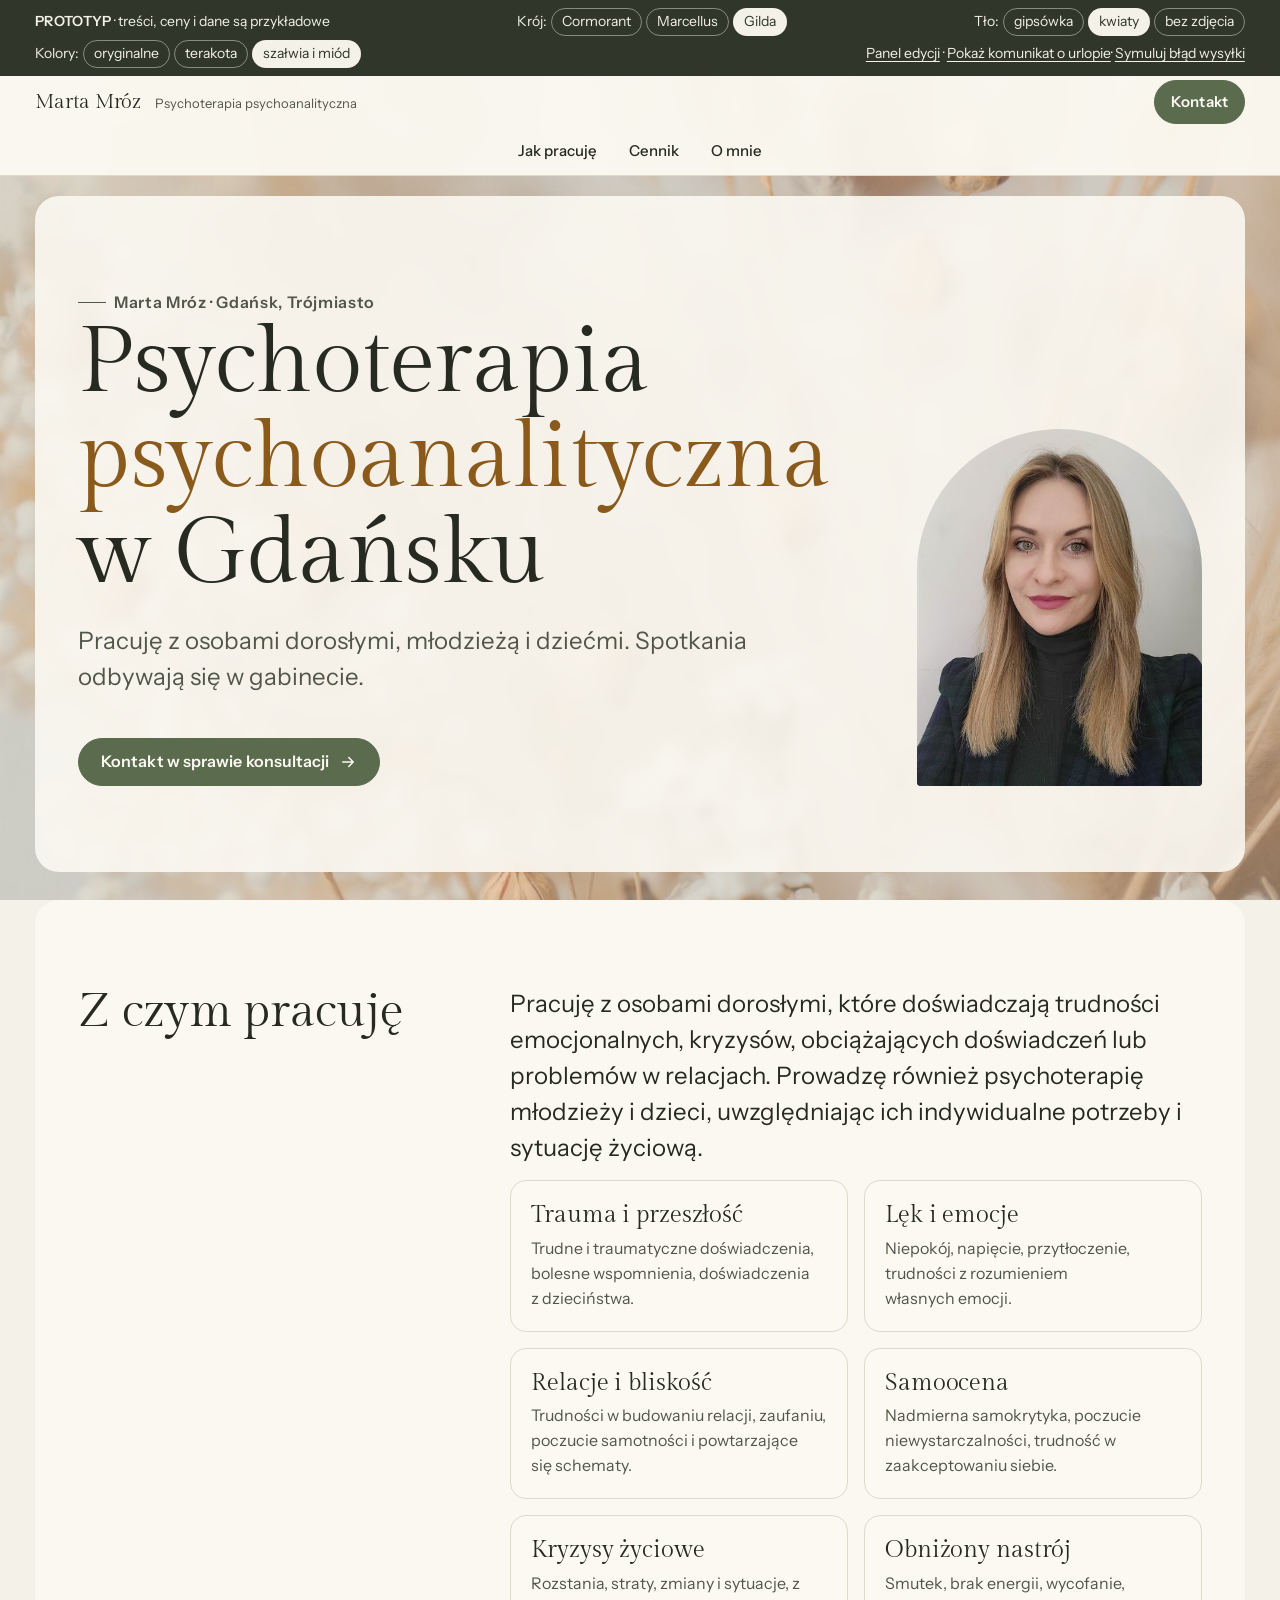
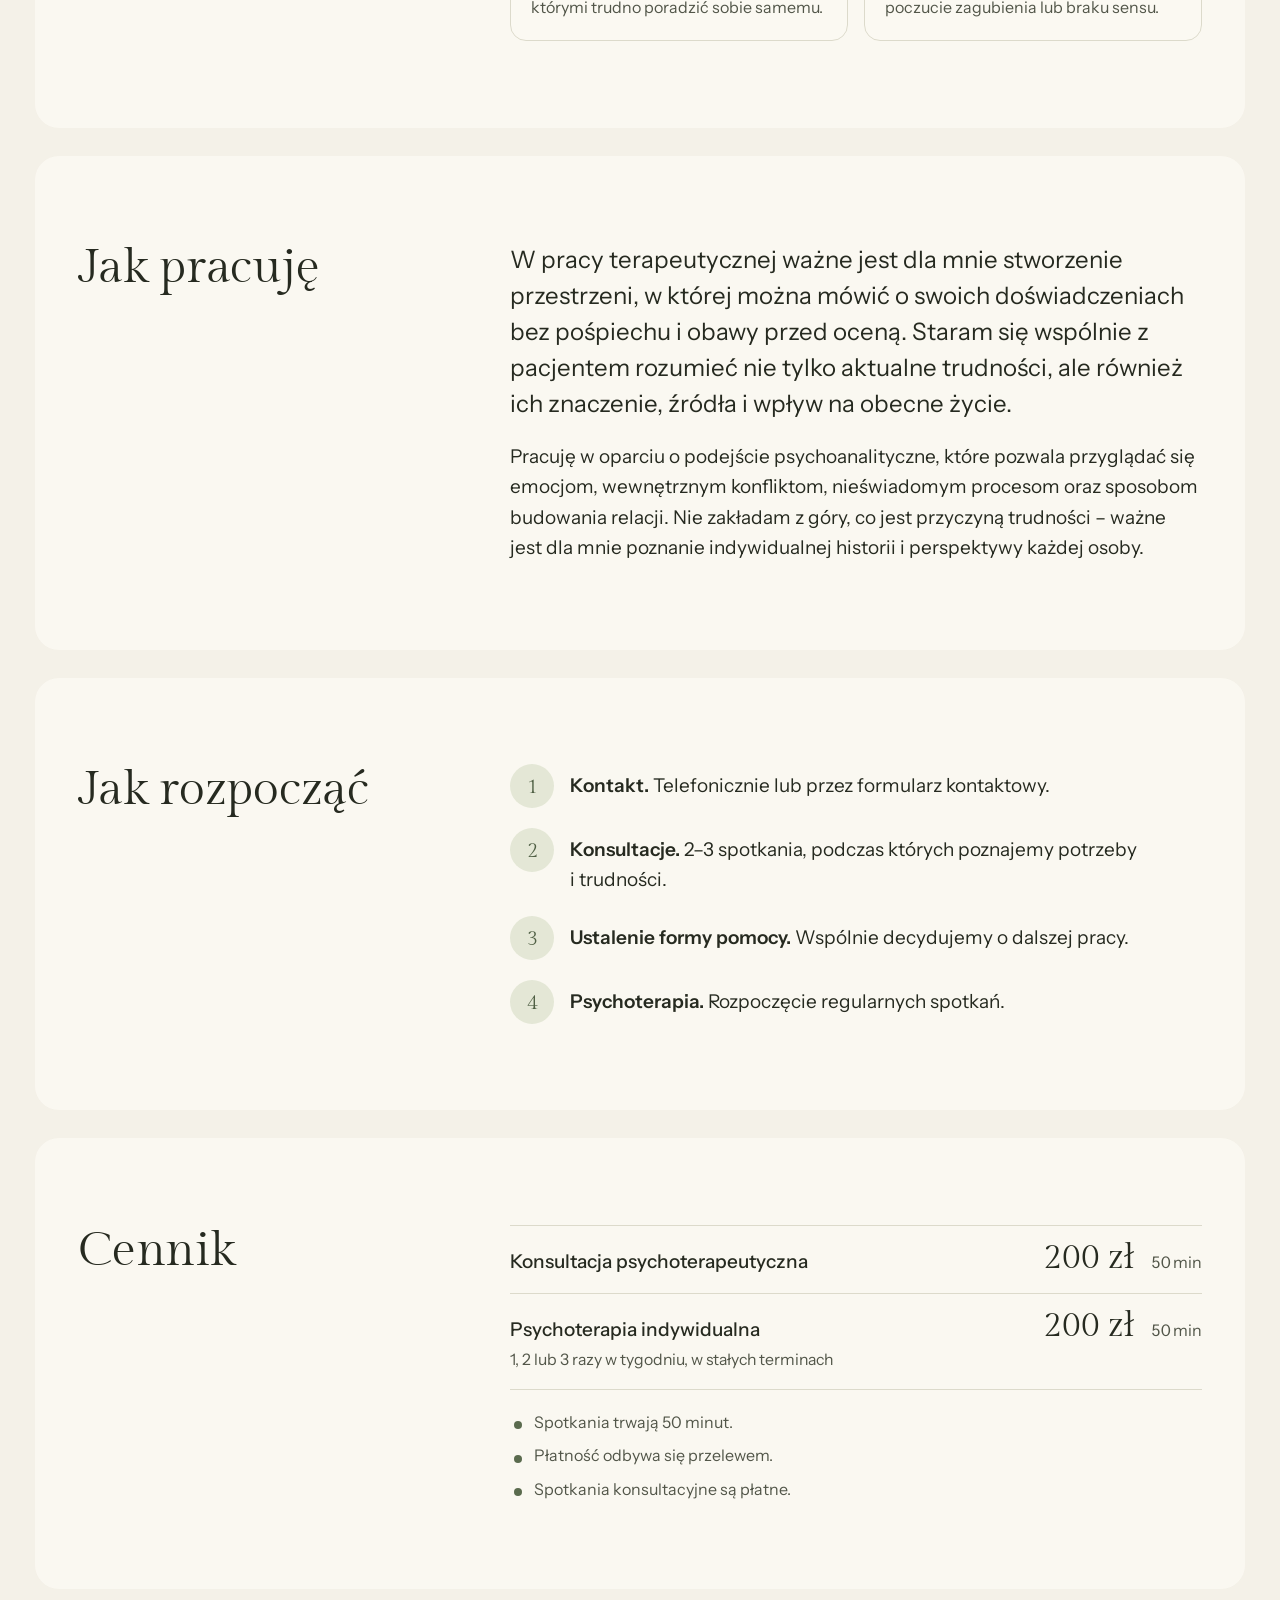
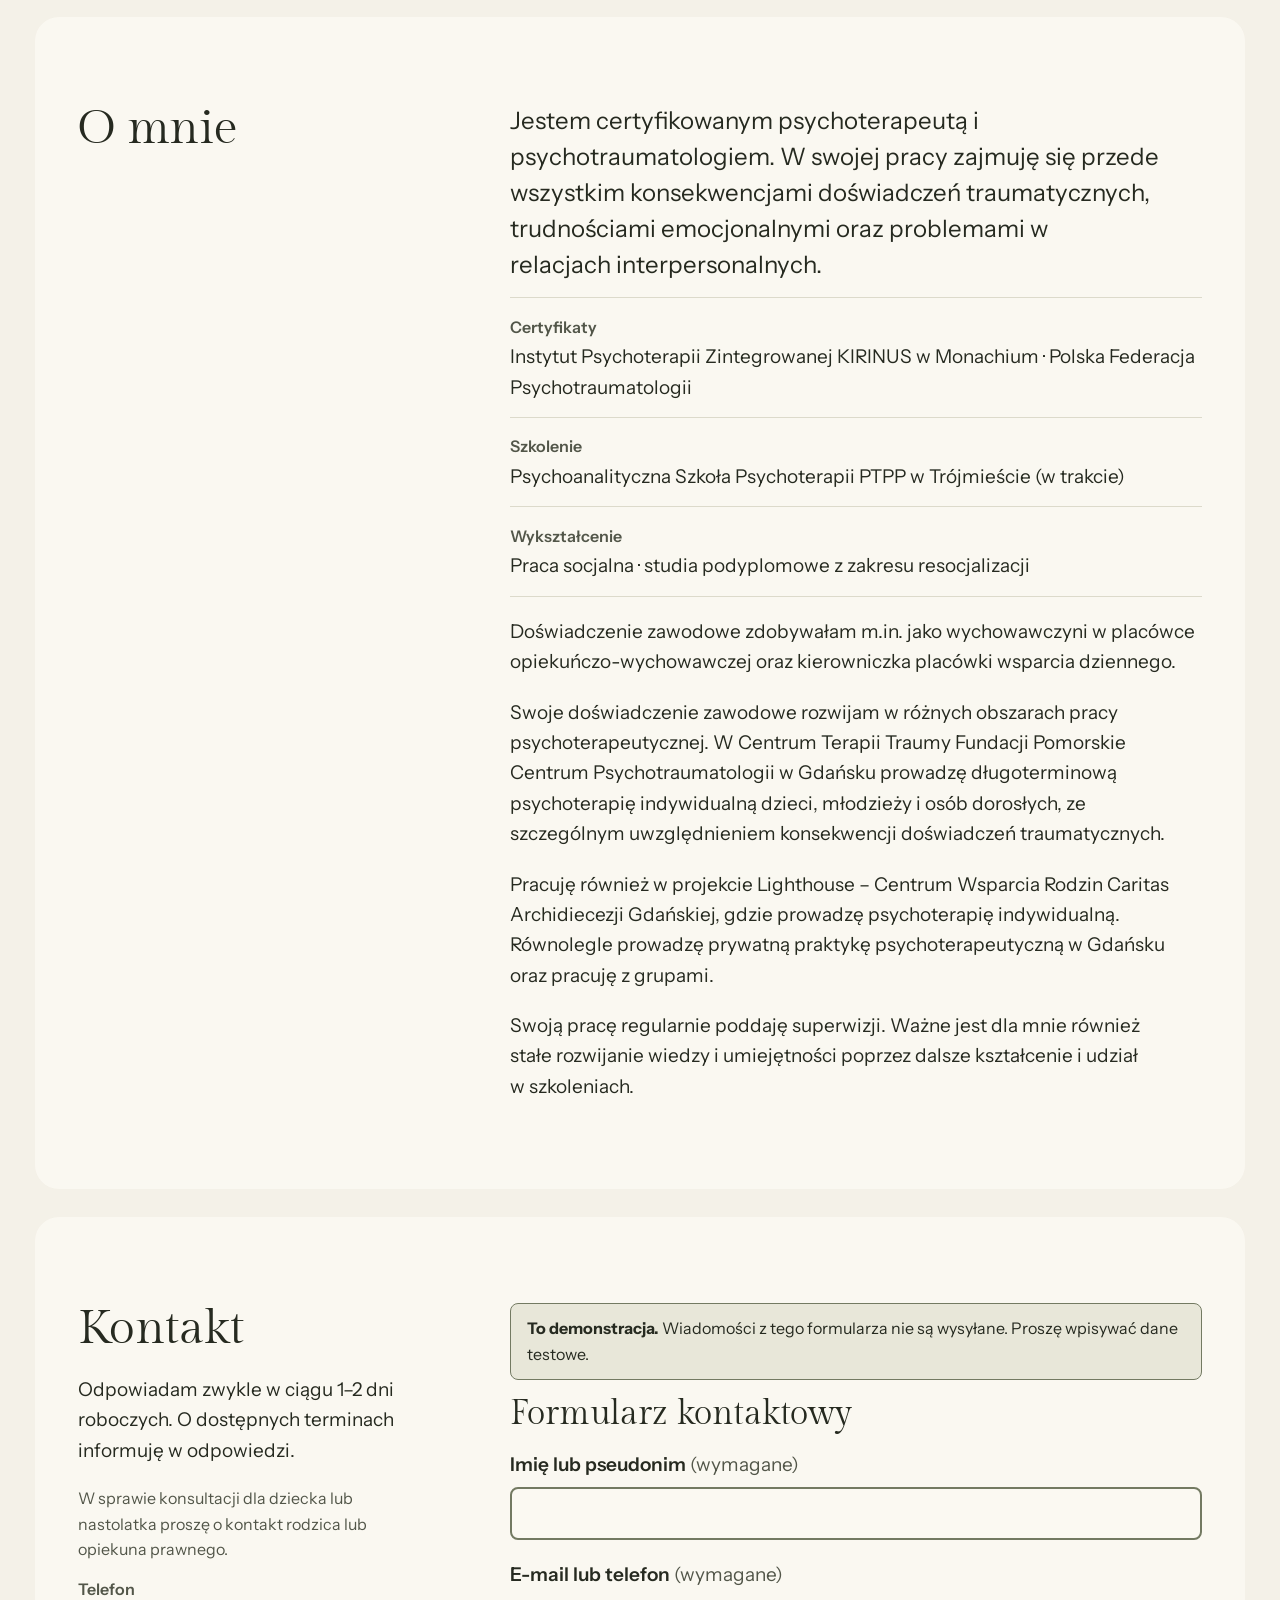
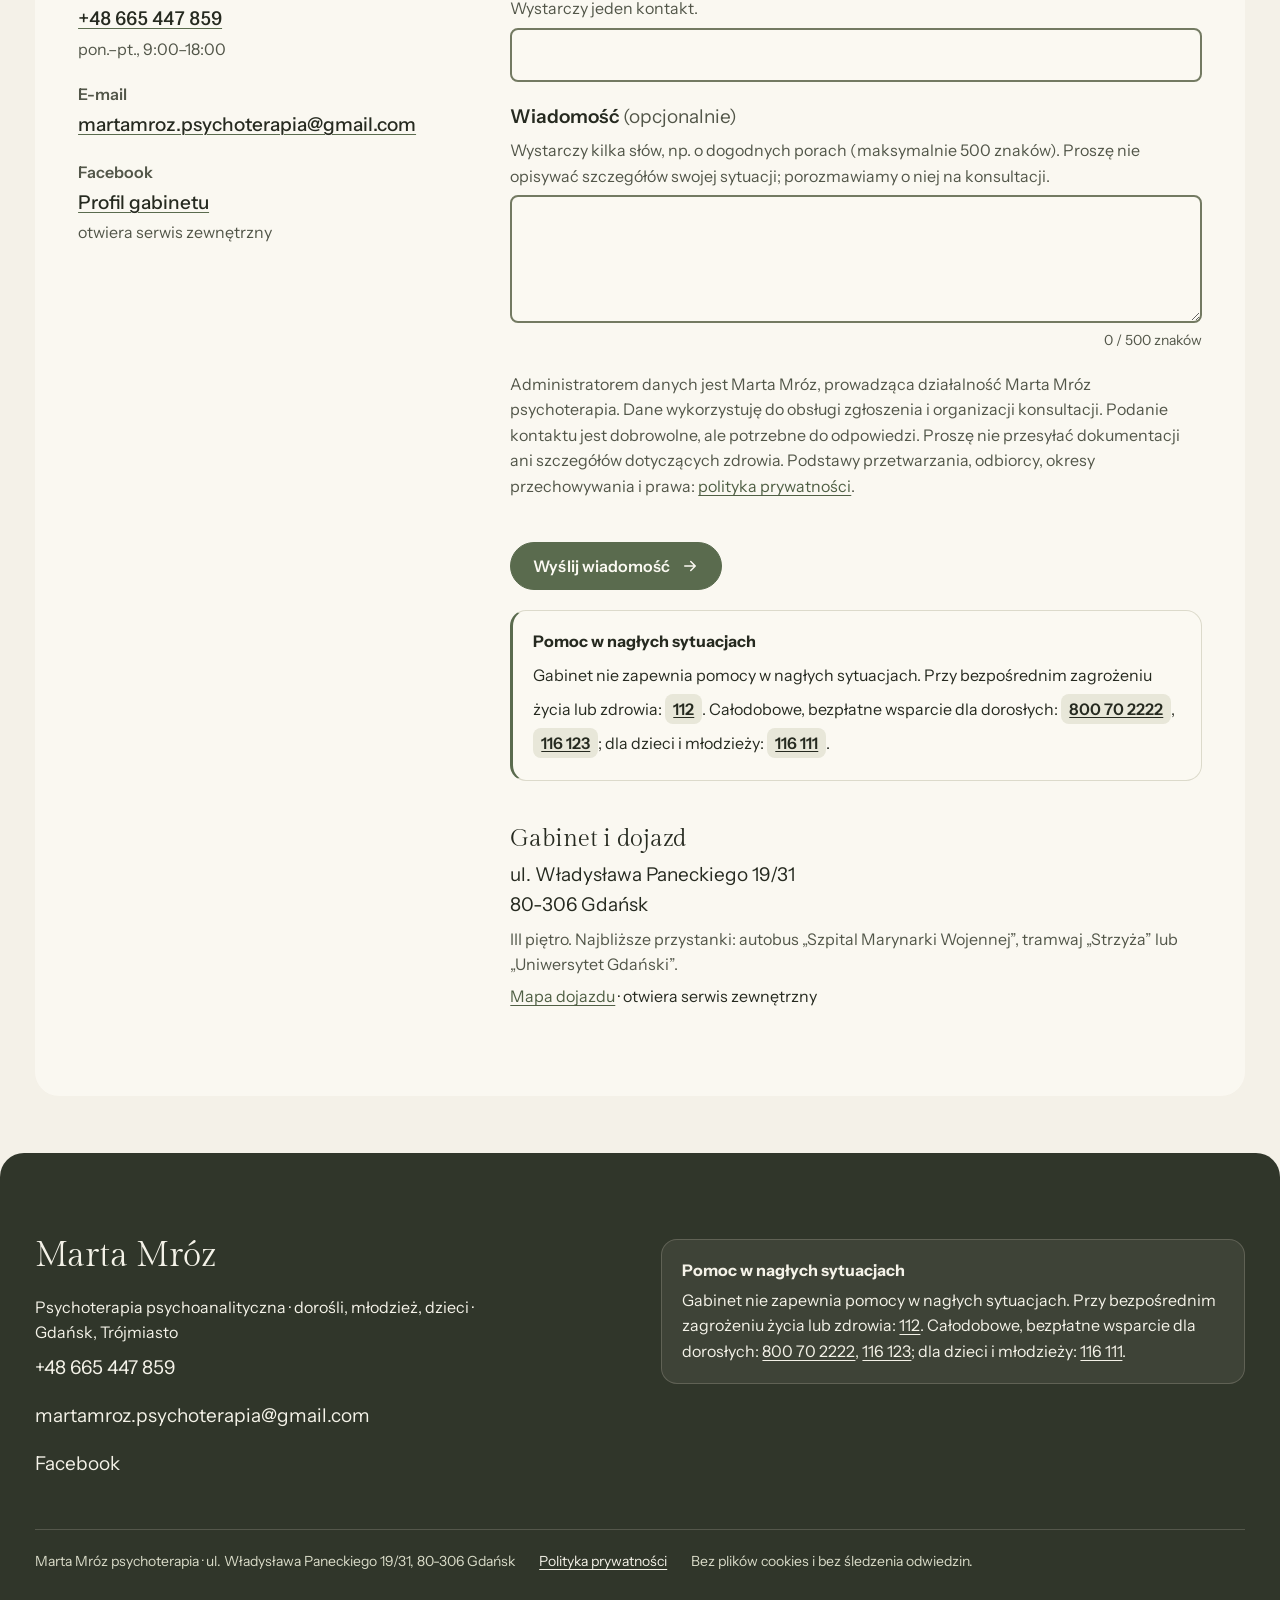
==== commit 7b2569e1: "Link do Facebooka, znaczniki danych dla panelu Co-Authored-By: Claude Opus 5.5 <noreply@anthropic.co" ====
--- a/index.html
+++ b/index.html
@@ -9,8 +9,8 @@
 <meta name="theme-color" content="#F4F1E8">
 <link rel="preload" href="fonts/gilda-display-latin.woff2" as="font" type="font/woff2" crossorigin>
 <link rel="preload" href="fonts/instrument-sans-latin.woff2" as="font" type="font/woff2" crossorigin>
-<link rel="stylesheet" href="assets/styles.css?v=202611251929">
-<script src="assets/app.js?v=202611251929" defer></script>
+<link rel="stylesheet" href="assets/styles.css?v=202611252015">
+<script src="assets/app.js?v=202611252015" defer></script>
 </head>
 <body class="">
 <a class="skip-link" href="#tresc">Przejdź do treści</a>
@@ -48,7 +48,7 @@
       <h1 id="hero-title">Psychoterapia <em>psychoanalityczna</em> w&nbsp;Gdańsku</h1>
       <p class="lead">Pracuję z osobami dorosłymi, młodzieżą i dziećmi. Spotkania odbywają się w gabinecie.</p>
       <div class="notice notice-vacation" data-vacation hidden role="status">
-        <div><h2>Przerwa urlopowa: 2–8 listopada 2026</h2><p>W tym czasie nie odpowiadam na wiadomości i telefony. Do wiadomości wrócę od 9 listopada.</p></div>
+        <div><h2 data-field="vacation-title">Przerwa urlopowa: 2–8 listopada 2026</h2><p><span data-field="vacation-text">W tym czasie nie odpowiadam na wiadomości i telefony.</span> <span data-field="vacation-return">Do wiadomości wrócę od 9 listopada.</span></p></div>
       </div>
       <div class="actions">
         <a class="btn" href="#kontakt">Kontakt w sprawie konsultacji <svg class="arrow" width="18" height="18" viewBox="0 0 24 24" fill="none" stroke="currentColor" stroke-width="2" stroke-linecap="round" stroke-linejoin="round" aria-hidden="true" focusable="false"><path d="M5 12h14M13 6l6 6-6 6"/></svg></a>
@@ -108,8 +108,8 @@
     <h2 id="cennik-title">Cennik</h2>
     <div class="block-body stack">
       <dl class="prices">
-        <div><dt>Konsultacja psychoterapeutyczna</dt><dd>200 zł <span>50 min</span></dd></div>
-        <div><dt>Psychoterapia indywidualna<small>1, 2 lub 3 razy w tygodniu, w stałych terminach</small></dt><dd>200 zł <span>50 min</span></dd></div>
+        <div><dt>Konsultacja psychoterapeutyczna</dt><dd><span class="pv-amount" data-field="price-consultation">200 zł</span> <span>50 min</span></dd></div>
+        <div><dt>Psychoterapia indywidualna<small>1, 2 lub 3 razy w tygodniu, w stałych terminach</small></dt><dd><span class="pv-amount" data-field="price-session">200 zł</span> <span>50 min</span></dd></div>
       </dl>
       <ul class="plain-list rules-list">
         <li>Spotkania trwają 50 minut.</li>
@@ -143,13 +143,14 @@
     <div class="stack contact-intro">
       <h2 id="kontakt-title">Kontakt</h2>
       <div class="notice notice-vacation" data-vacation hidden role="status">
-        <div><h3>Przerwa urlopowa: 2–8 listopada 2026</h3><p>W tym czasie nie odpowiadam na wiadomości i telefony. Do wiadomości wrócę od 9 listopada; odpowiedź zwykle w ciągu 1–2 dni roboczych od powrotu.</p></div>
-      </div>
-      <p data-vacation-off>Odpowiadam zwykle w ciągu 1–2 dni roboczych. O dostępnych terminach informuję w odpowiedzi.</p>
+        <div><h3 data-field="vacation-title">Przerwa urlopowa: 2–8 listopada 2026</h3><p><span data-field="vacation-text">W tym czasie nie odpowiadam na wiadomości i telefony.</span> <span data-field="vacation-return">Do wiadomości wrócę od 9 listopada.</span> Odpowiedź zwykle w ciągu <span data-field="reply-time">1–2</span> dni roboczych od powrotu.</p></div>
+      </div>
+      <p data-vacation-off>Odpowiadam zwykle w ciągu <span data-field="reply-time">1–2</span> dni roboczych. O dostępnych terminach informuję w odpowiedzi.</p>
       <p class="small muted">W sprawie konsultacji dla dziecka lub nastolatka proszę o kontakt rodzica lub opiekuna prawnego.</p>
       <ul class="contact-lines">
-        <li><span>Telefon</span><a href="tel:+48665447859">+48 665 447 859</a><small data-vacation-off>pon.–pt., 9:00–18:00</small></li>
-        <li><span>E-mail</span><a href="mailto:martamroz.psychoterapia@gmail.com">martamroz.psychoterapia@gmail.com</a></li>
+        <li><span>Telefon</span><a data-field="phone" href="tel:+48665447859">+48 665 447 859</a><small data-vacation-off data-field="contact-hours">pon.–pt., 9:00–18:00</small></li>
+        <li><span>E-mail</span><a data-field="email" href="mailto:martamroz.psychoterapia@gmail.com">martamroz.psychoterapia@gmail.com</a></li>
+        <li><span>Facebook</span><a href="https://www.facebook.com/profile.php?id=61595613346767" rel="noopener">Profil gabinetu</a><small>otwiera serwis zewnętrzny</small></li>
       </ul>
     </div>
 
@@ -159,9 +160,10 @@
         <div><h3>Nie można wysłać wiadomości. Do poprawy:</h3><ul></ul></div>
       </div>
       <div class="notice notice-err" id="send-error" tabindex="-1" hidden role="alert">
-        <div><h3>Nie udało się wysłać wiadomości.</h3><p>Wpisane dane pozostały w formularzu. Można spróbować ponownie albo zadzwonić: <a href="tel:+48665447859">+48 665 447 859</a>, lub napisać: <a href="mailto:martamroz.psychoterapia@gmail.com">martamroz.psychoterapia@gmail.com</a>.</p></div>
-      </div>
-      <form id="contact-form" class="form-plain" action="potwierdzenie.html" method="post" data-form-mode="demo" novalidate aria-labelledby="formularz">
+        <div><h3>Nie udało się wysłać wiadomości.</h3><p>Wpisane dane pozostały w formularzu. Można spróbować ponownie albo zadzwonić: <a data-field="phone" href="tel:+48665447859">+48 665 447 859</a>, lub napisać: <a data-field="email" href="mailto:martamroz.psychoterapia@gmail.com">martamroz.psychoterapia@gmail.com</a>.</p></div>
+      </div>
+      <div class="notice" data-form-off hidden role="status"><div><h3>Formularz jest chwilowo niedostępny</h3><p>Proszę zadzwonić albo napisać e-mail; dane kontaktowe są obok.</p></div></div>
+      <form id="contact-form" class="form-plain" action="potwierdzenie.html" method="post" data-form-mode="demo" data-form-on novalidate aria-labelledby="formularz">
         <h3 id="formularz" class="form-title">Formularz kontaktowy</h3>
         <div class="field">
           <label for="f-name">Imię lub pseudonim <span class="req">(wymagane)</span></label>
@@ -212,8 +214,9 @@
         <p class="footer-brand">Marta Mróz</p>
         <p class="small">Psychoterapia psychoanalityczna · dorośli, młodzież, dzieci · Gdańsk, Trójmiasto</p>
         <ul class="footer-list">
-          <li><a href="tel:+48665447859">+48 665 447 859</a></li>
-          <li><a href="mailto:martamroz.psychoterapia@gmail.com">martamroz.psychoterapia@gmail.com</a></li>
+          <li><a data-field="phone" href="tel:+48665447859">+48 665 447 859</a></li>
+          <li><a data-field="email" href="mailto:martamroz.psychoterapia@gmail.com">martamroz.psychoterapia@gmail.com</a></li>
+          <li><a href="https://www.facebook.com/profile.php?id=61595613346767" rel="noopener">Facebook</a></li>
         </ul>
       </div>
       <div class="footer-crisis" role="note" aria-labelledby="kryzys-stopka">
--- a/assets/styles.css
+++ b/assets/styles.css
@@ -841,3 +841,11 @@
 
 /* Kontakt: nagłówek przewija się razem z tekstem pod nim (przyklejona jest cała lewa kolumna, nie sam nagłówek) */
 .block .contact-intro h2 { position: static; }
+
+/* Panel danych (ADR 0007) */
+.panel-links { font-size: 0.9375rem; white-space: nowrap; }
+.panel-history { margin-top: var(--space-xl); }
+.history-list { list-style: none; margin: var(--space-s) 0 0; padding: 0; display: grid; gap: 0.5rem; }
+.history-list li { display: flex; flex-wrap: wrap; align-items: center; justify-content: space-between; gap: 0.5rem 1rem; padding: 0.625rem 0; border-bottom: 1px solid var(--line); font-size: var(--step--1); }
+
+.contact-lines a[href*="facebook.com"] { font-family: var(--font-body); font-weight: 500; font-size: var(--step-0); color: var(--ink); text-decoration-color: var(--clay); }
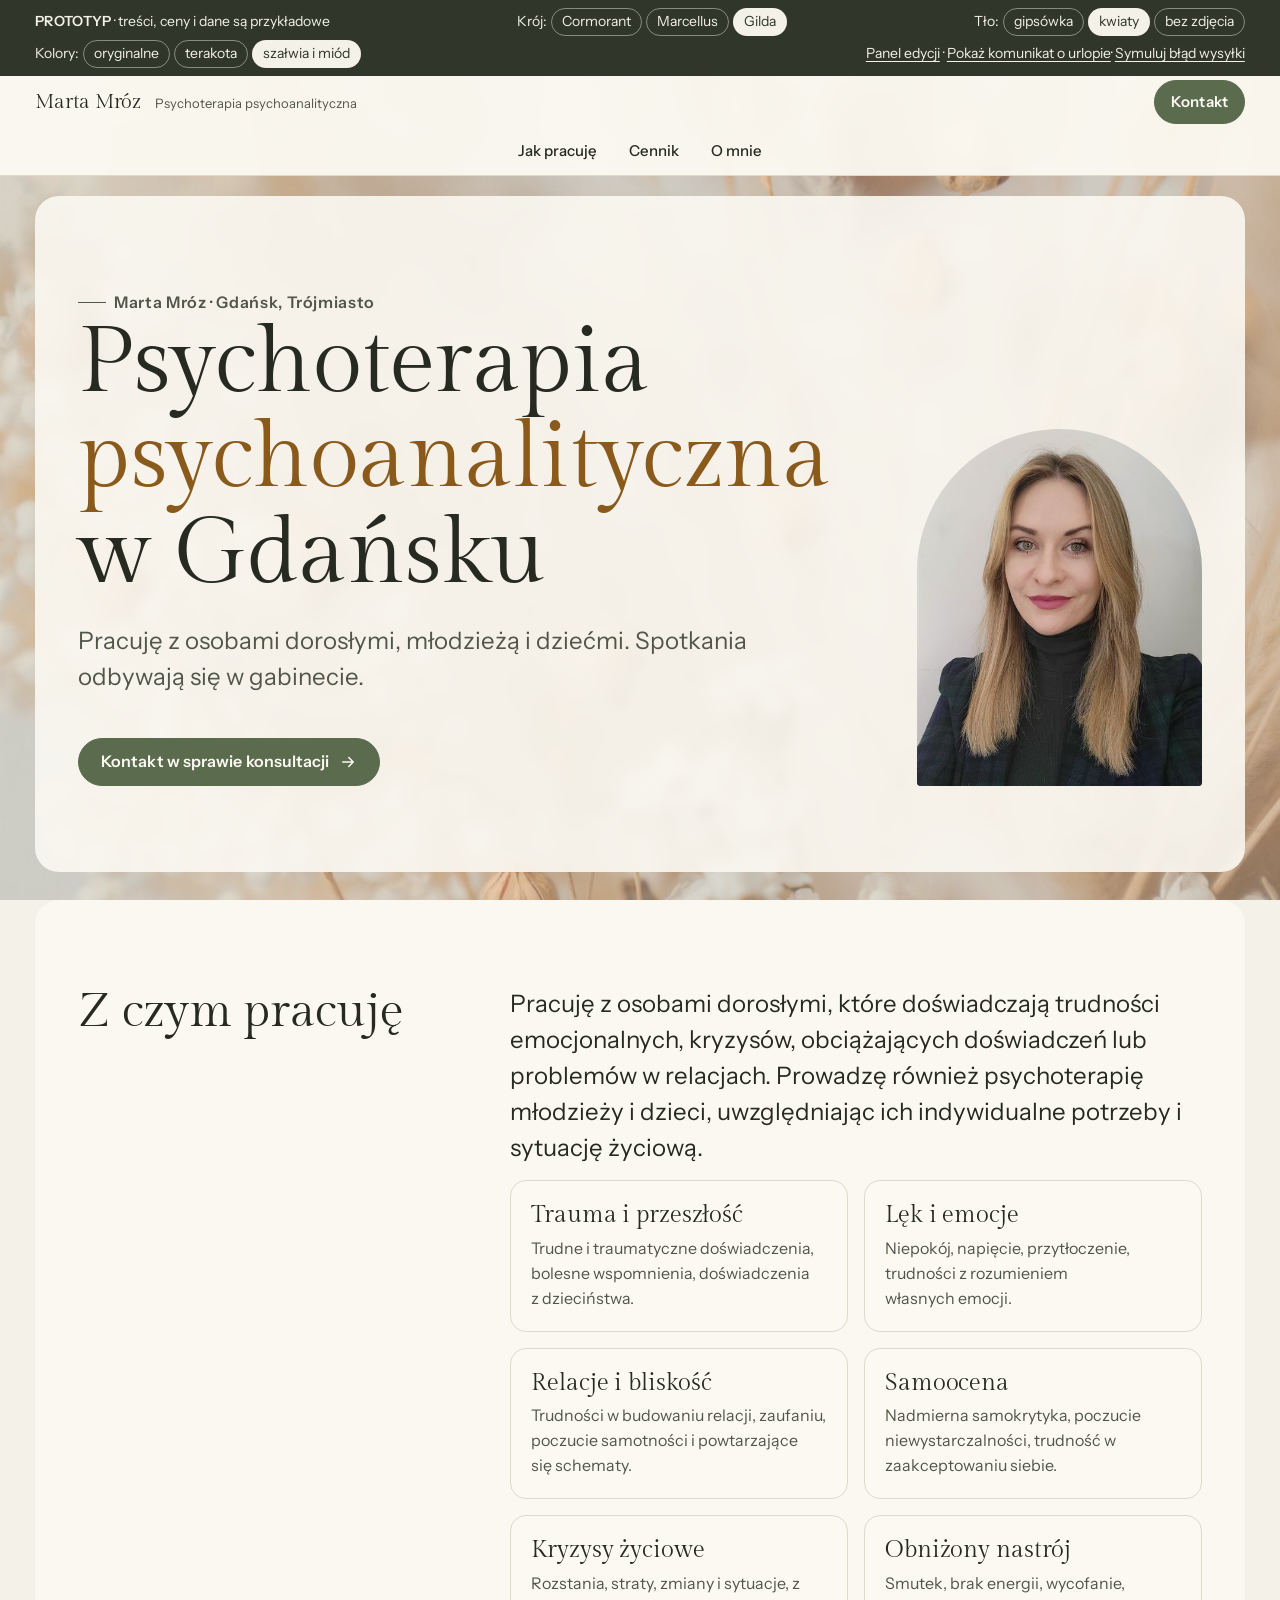
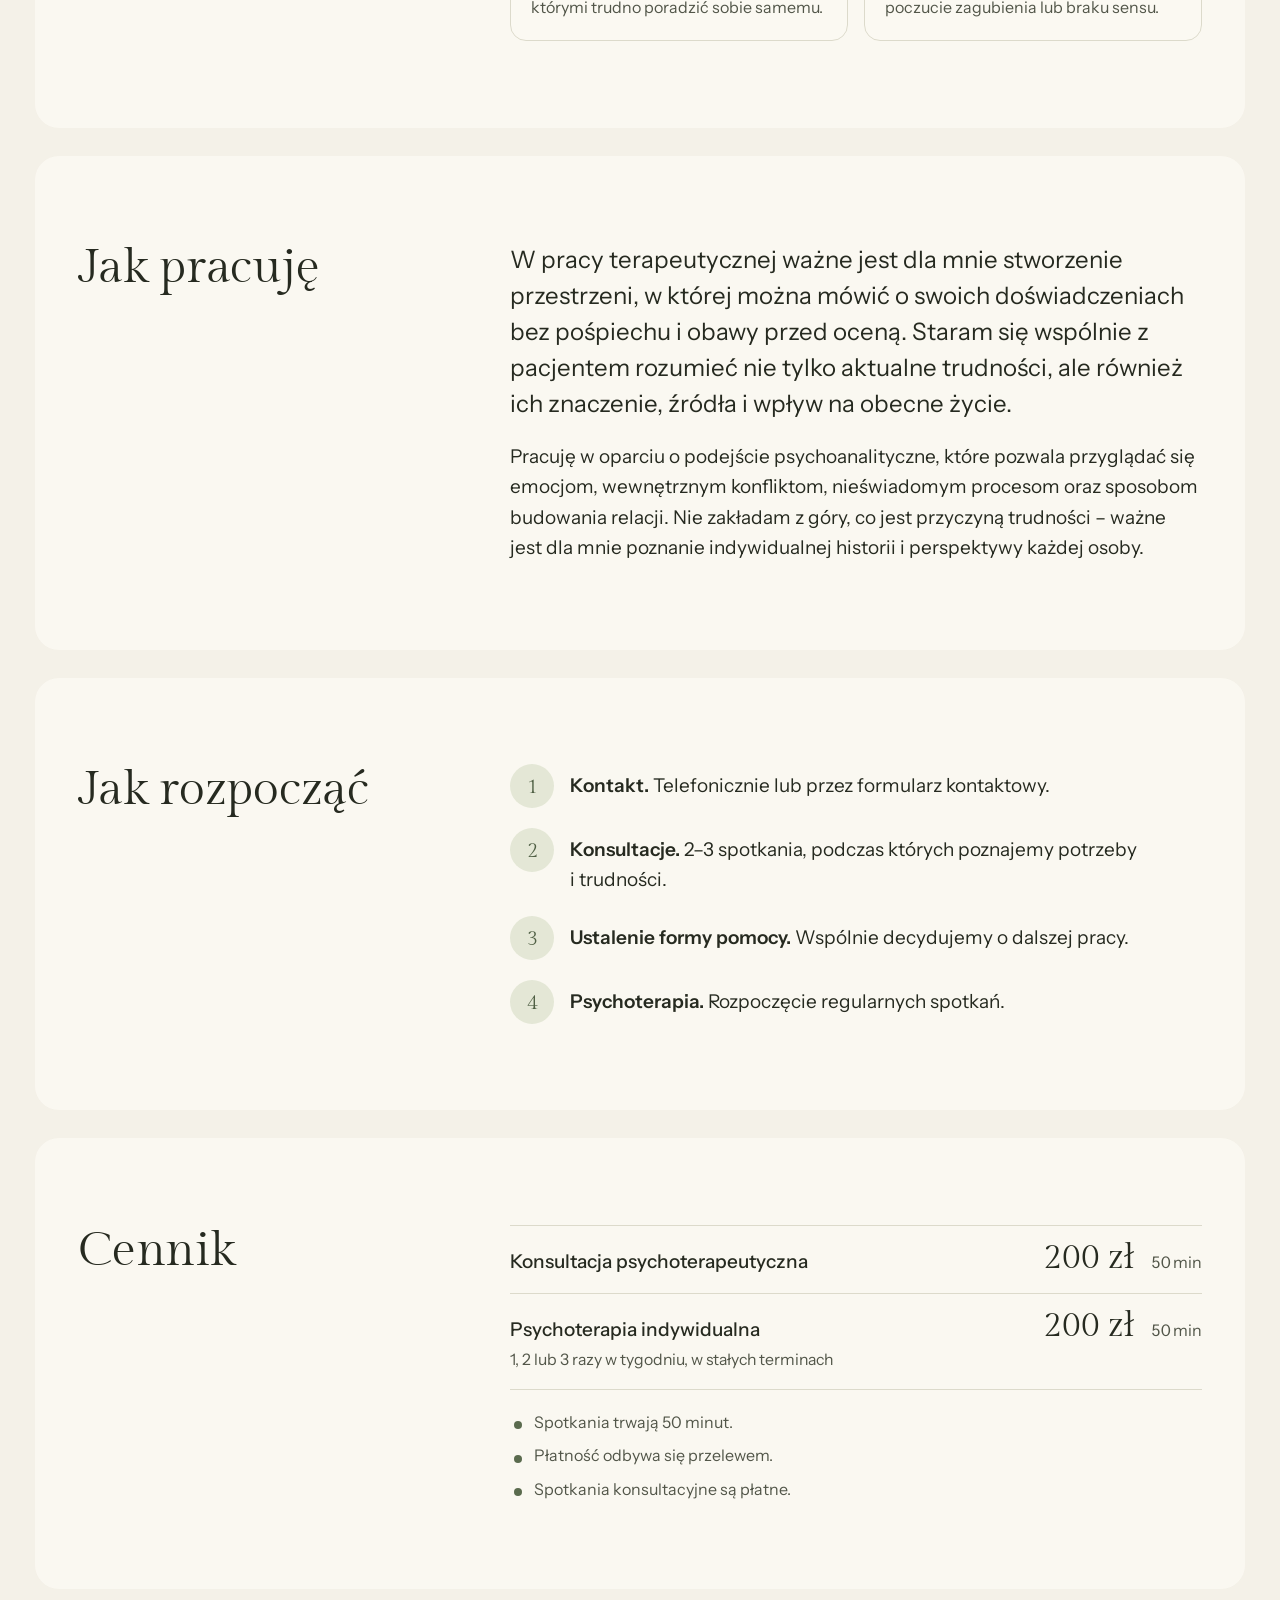
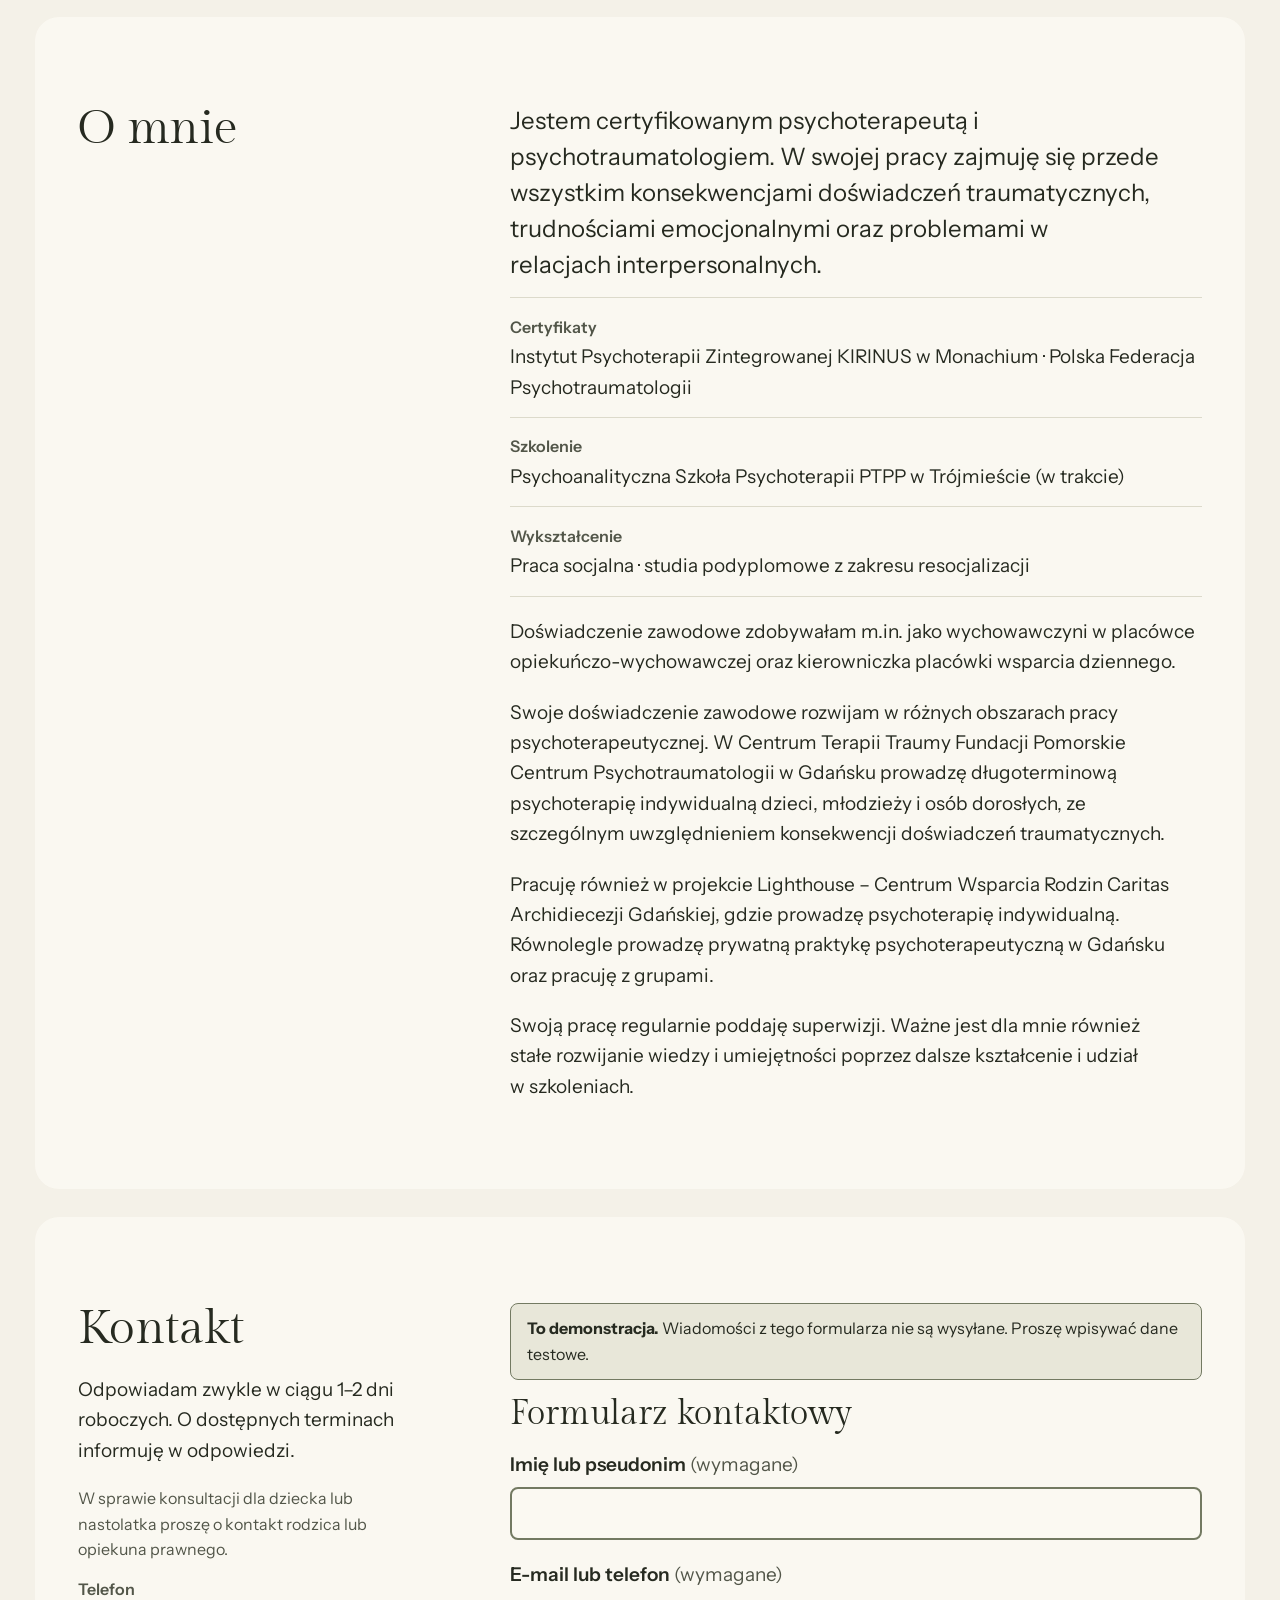
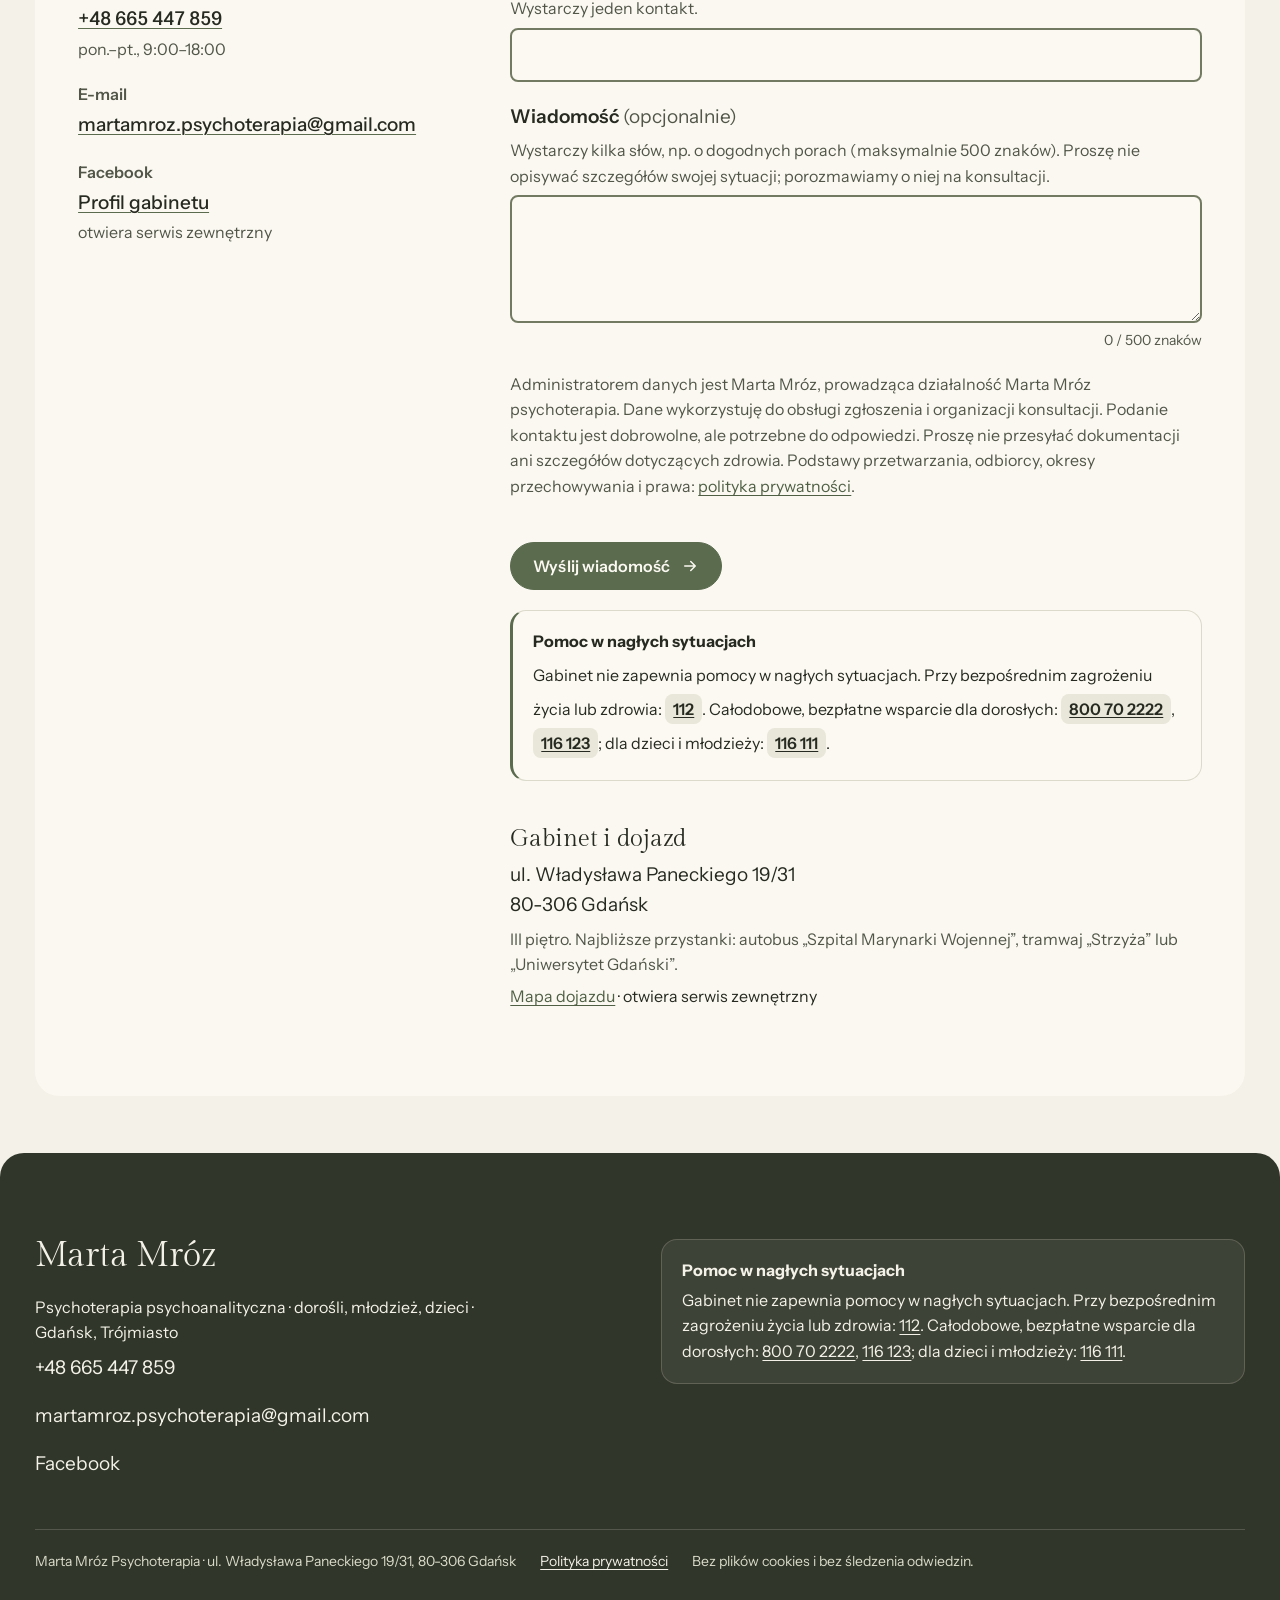
==== commit fdf51bb0: "Mapa dojazdu: Mapy Google; nazwa w stopce jak w wizytówce Co-Authored-By: Claude Opus 5.5 <noreply@a" ====
--- a/index.html
+++ b/index.html
@@ -9,8 +9,8 @@
 <meta name="theme-color" content="#F4F1E8">
 <link rel="preload" href="fonts/gilda-display-latin.woff2" as="font" type="font/woff2" crossorigin>
 <link rel="preload" href="fonts/instrument-sans-latin.woff2" as="font" type="font/woff2" crossorigin>
-<link rel="stylesheet" href="assets/styles.css?v=202611252015">
-<script src="assets/app.js?v=202611252015" defer></script>
+<link rel="stylesheet" href="assets/styles.css?v=202611252022">
+<script src="assets/app.js?v=202611252022" defer></script>
 </head>
 <body class="">
 <a class="skip-link" href="#tresc">Przejdź do treści</a>
@@ -201,7 +201,7 @@
         <h3>Gabinet i dojazd</h3>
         <p>ul. Władysława Paneckiego 19/31<br>80-306 Gdańsk</p>
         <p class="muted small">III piętro. Najbliższe przystanki: autobus „Szpital Marynarki Wojennej”, tramwaj „Strzyża” lub „Uniwersytet Gdański”.</p>
-        <p class="small"><a href="https://www.openstreetmap.org/search?query=W%C5%82adys%C5%82awa%20Paneckiego%2019%2C%2080-306%20Gda%C5%84sk" rel="noopener">Mapa dojazdu</a> · otwiera serwis zewnętrzny</p>
+        <p class="small"><a href="https://www.google.com/maps/search/?api=1&amp;query=Marta%20Mr%C3%B3z%20Psychoterapia%2C%20W%C5%82adys%C5%82awa%20Paneckiego%2019%2C%2080-306%20Gda%C5%84sk" rel="noopener">Mapa dojazdu</a> · otwiera serwis zewnętrzny</p>
       </div>
     </div>
   </div>
@@ -225,7 +225,7 @@
       </div>
     </div>
     <div class="footer-legal">
-      <span>Marta Mróz psychoterapia · ul. Władysława Paneckiego 19/31, 80-306 Gdańsk</span>
+      <span>Marta Mróz Psychoterapia · ul. Władysława Paneckiego 19/31, 80-306 Gdańsk</span>
       <a href="polityka-prywatnosci.html">Polityka prywatności</a>
       <span>Bez plików cookies i bez śledzenia odwiedzin.</span>
     </div>
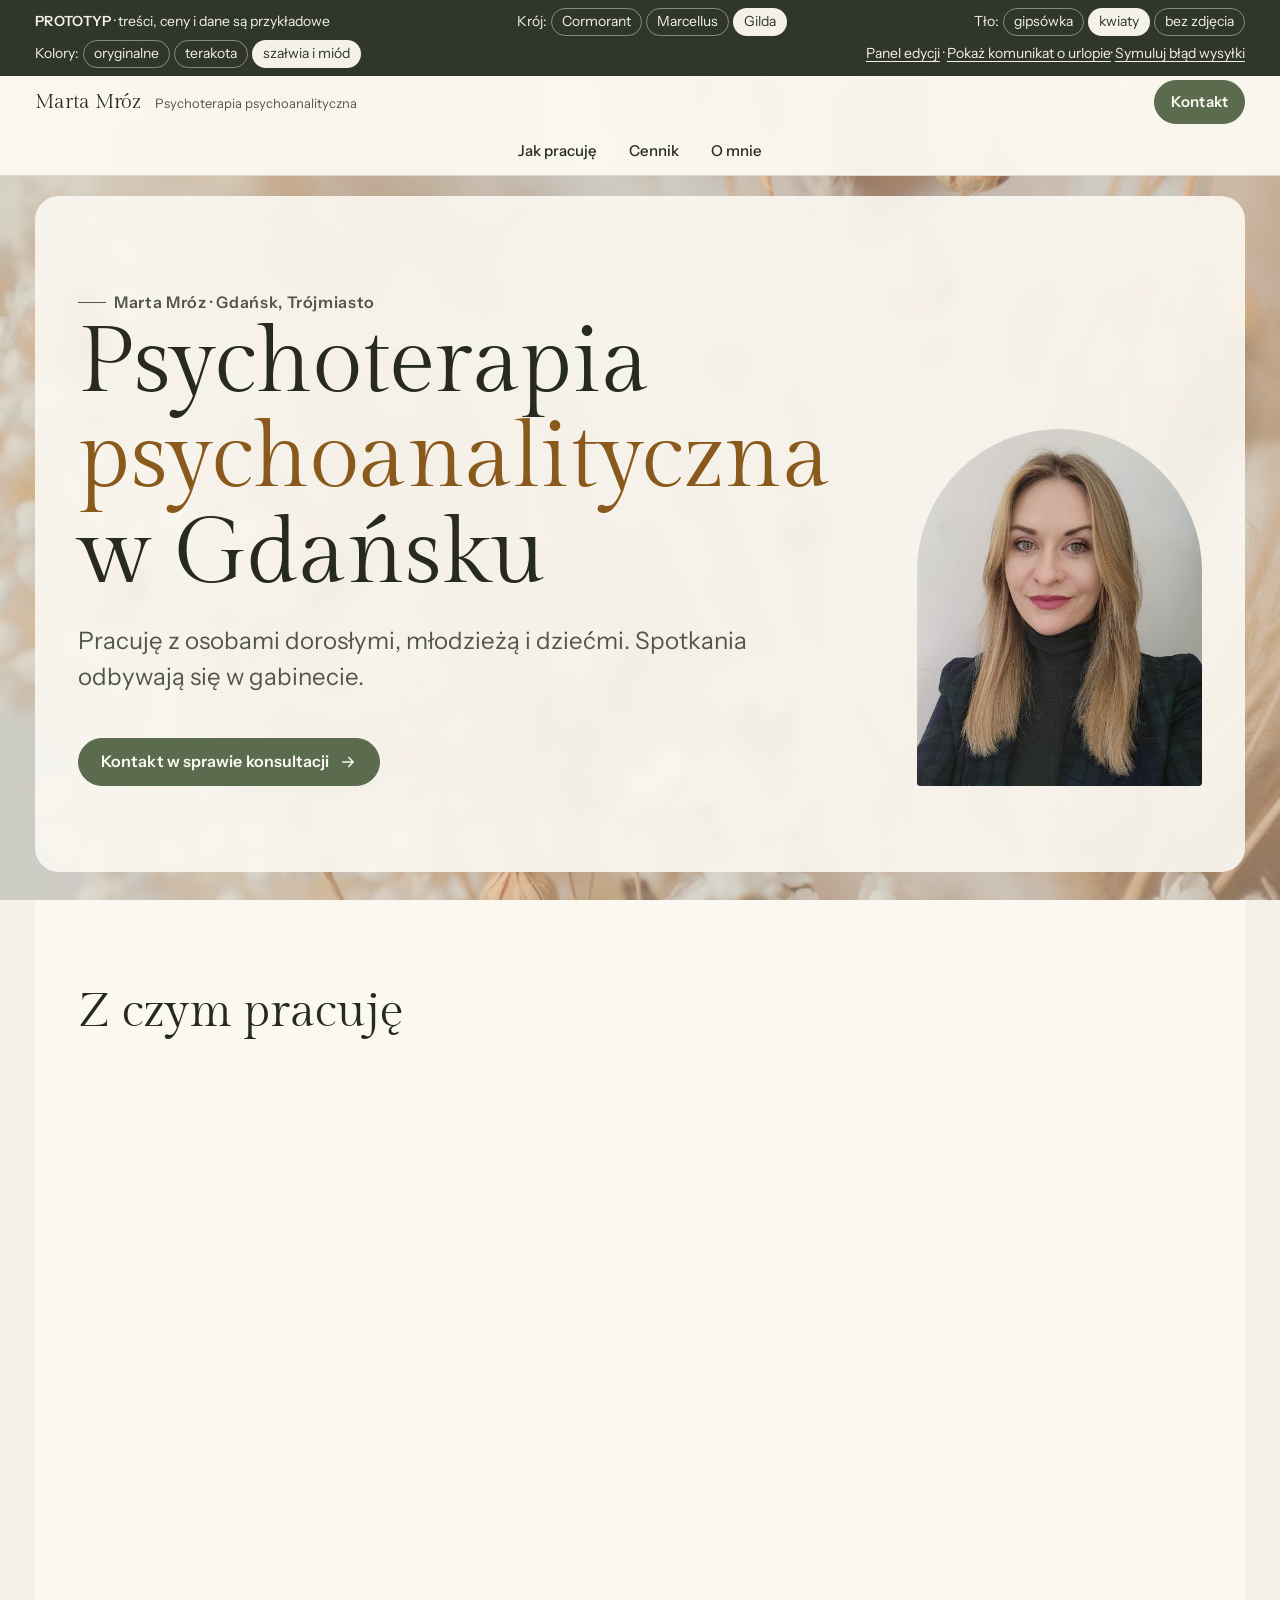
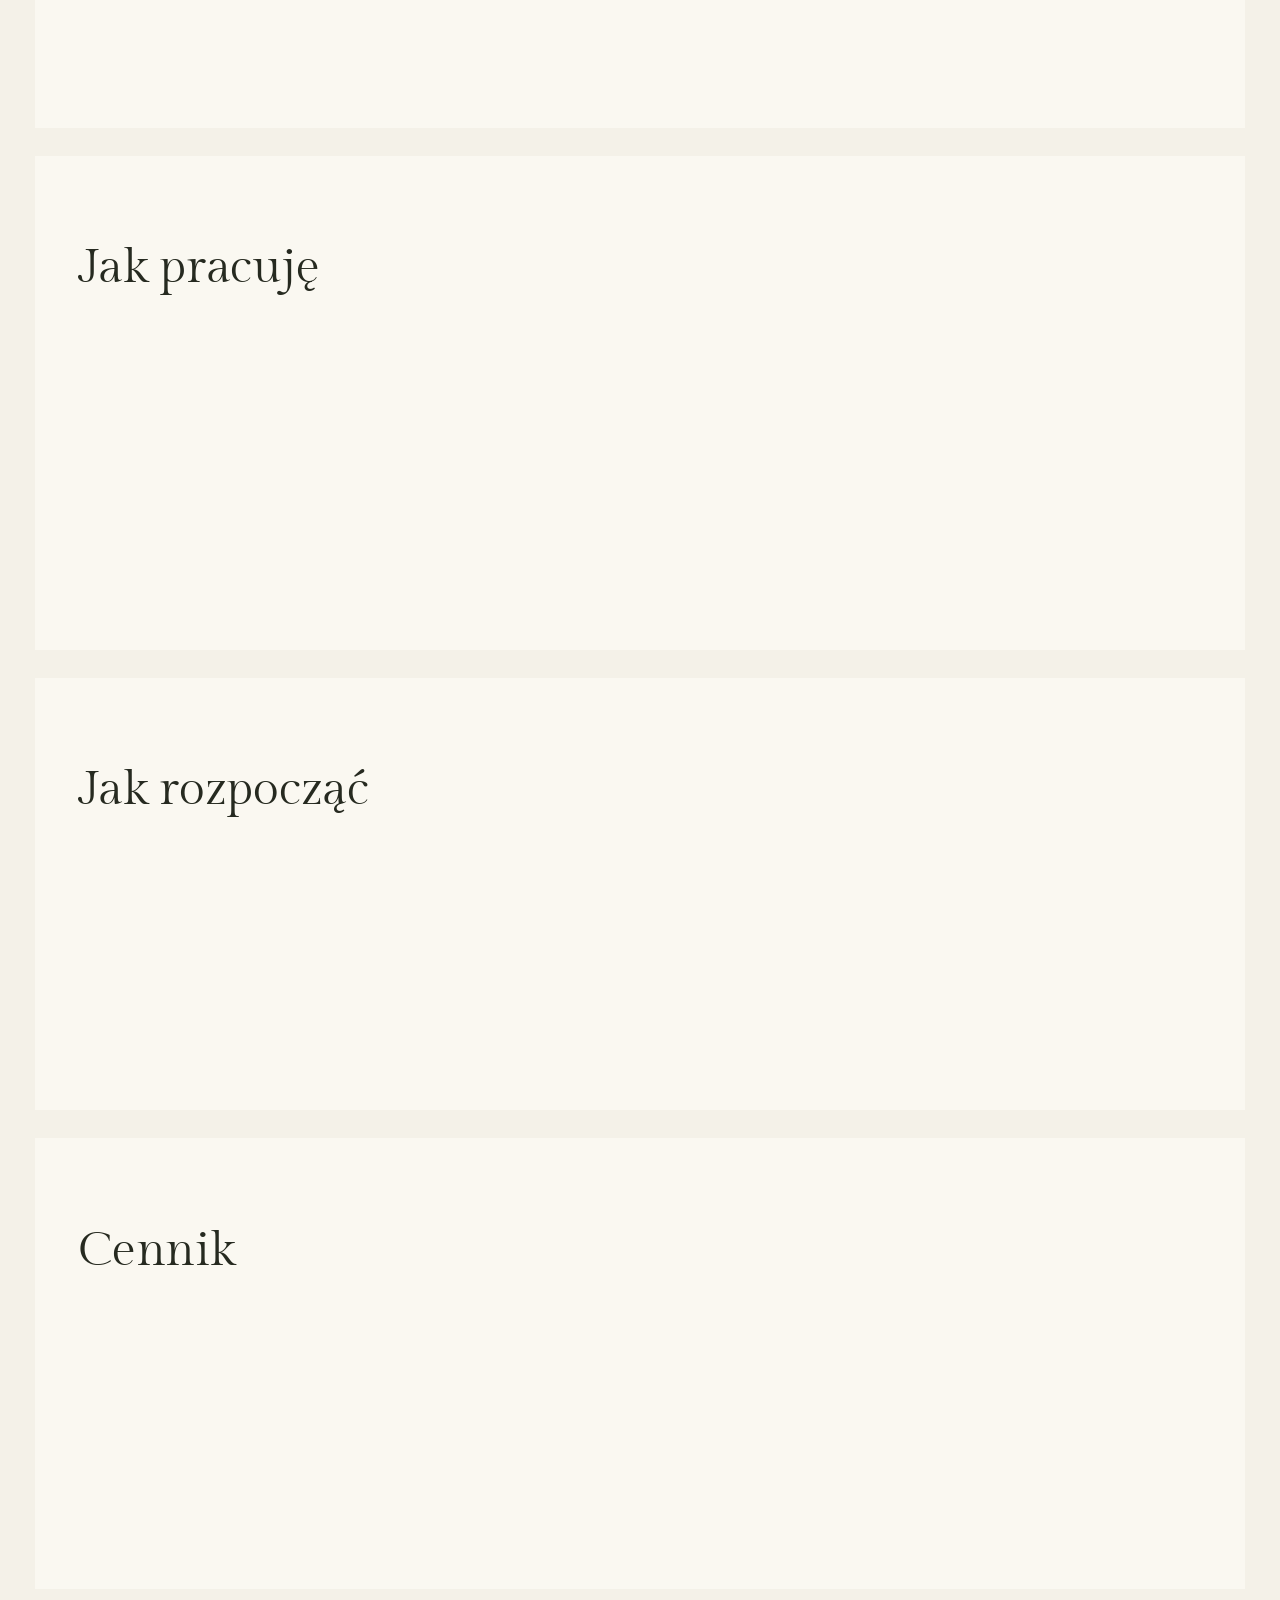
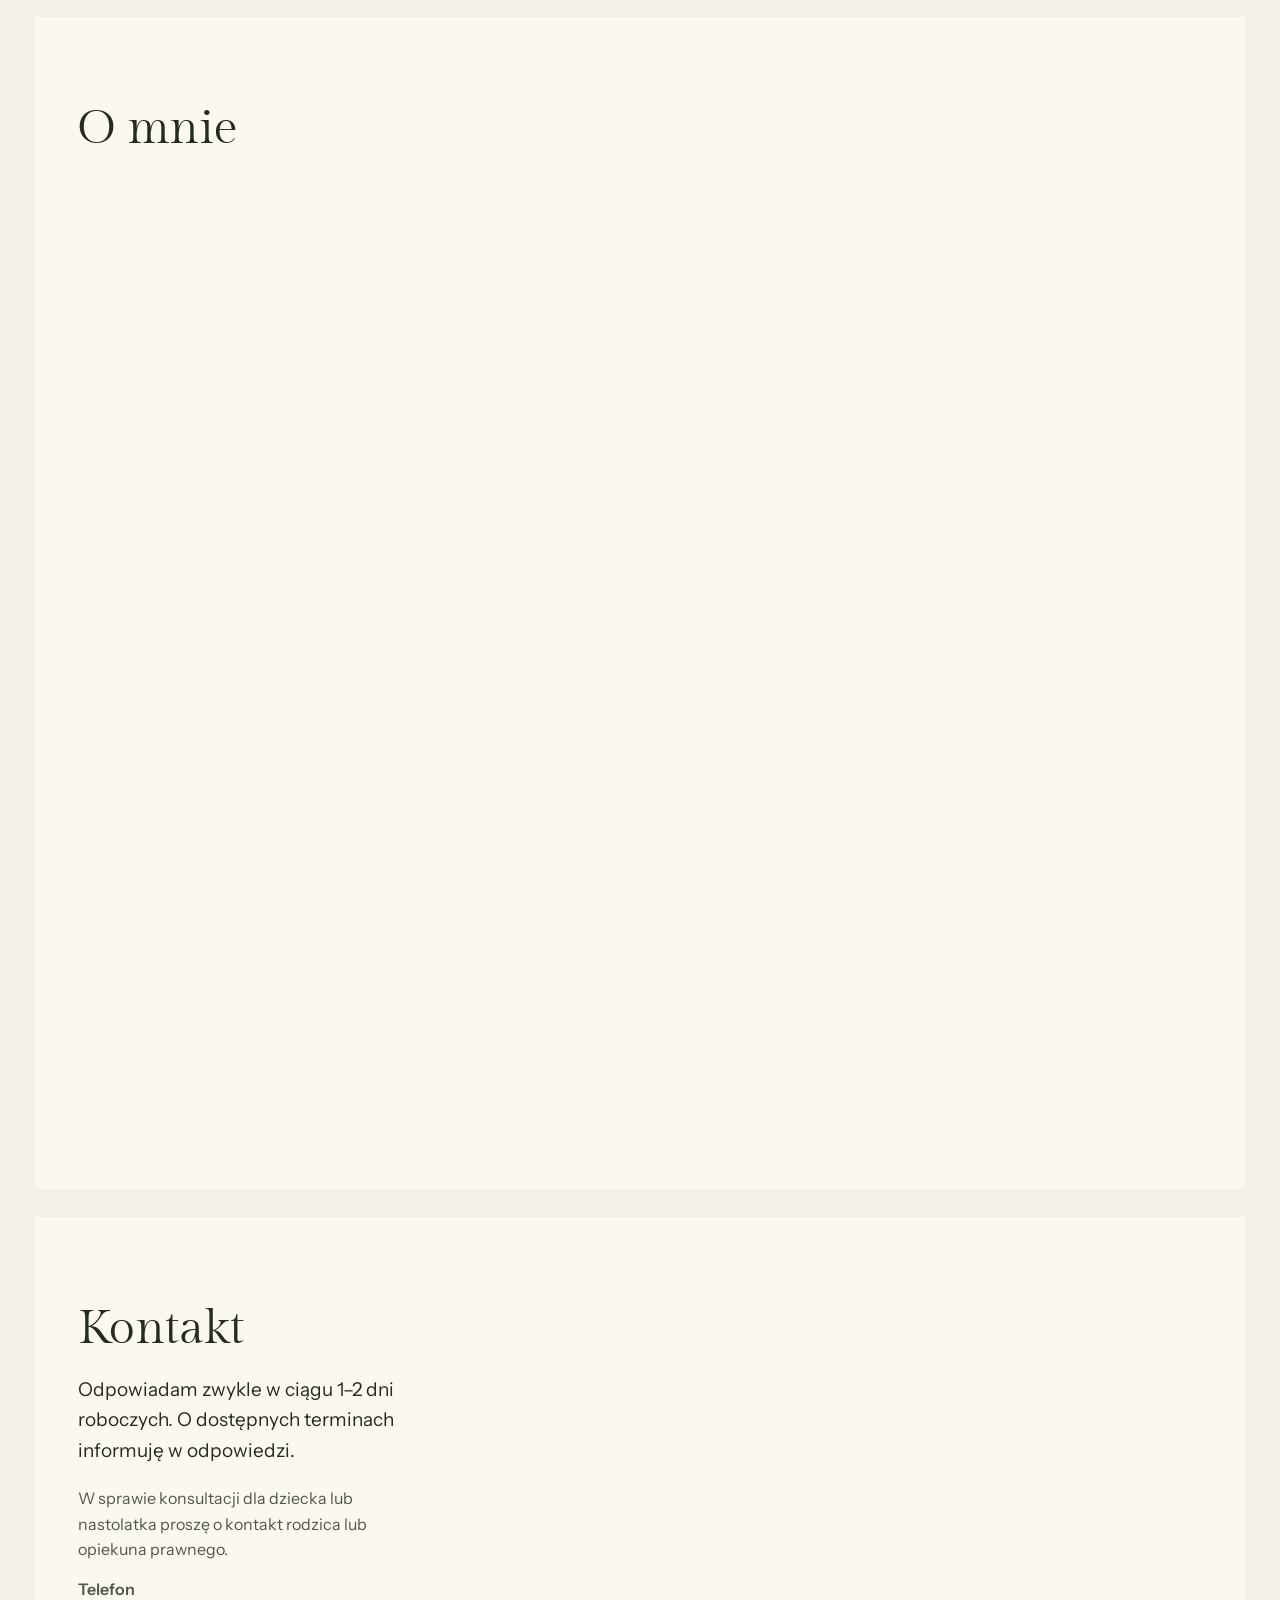
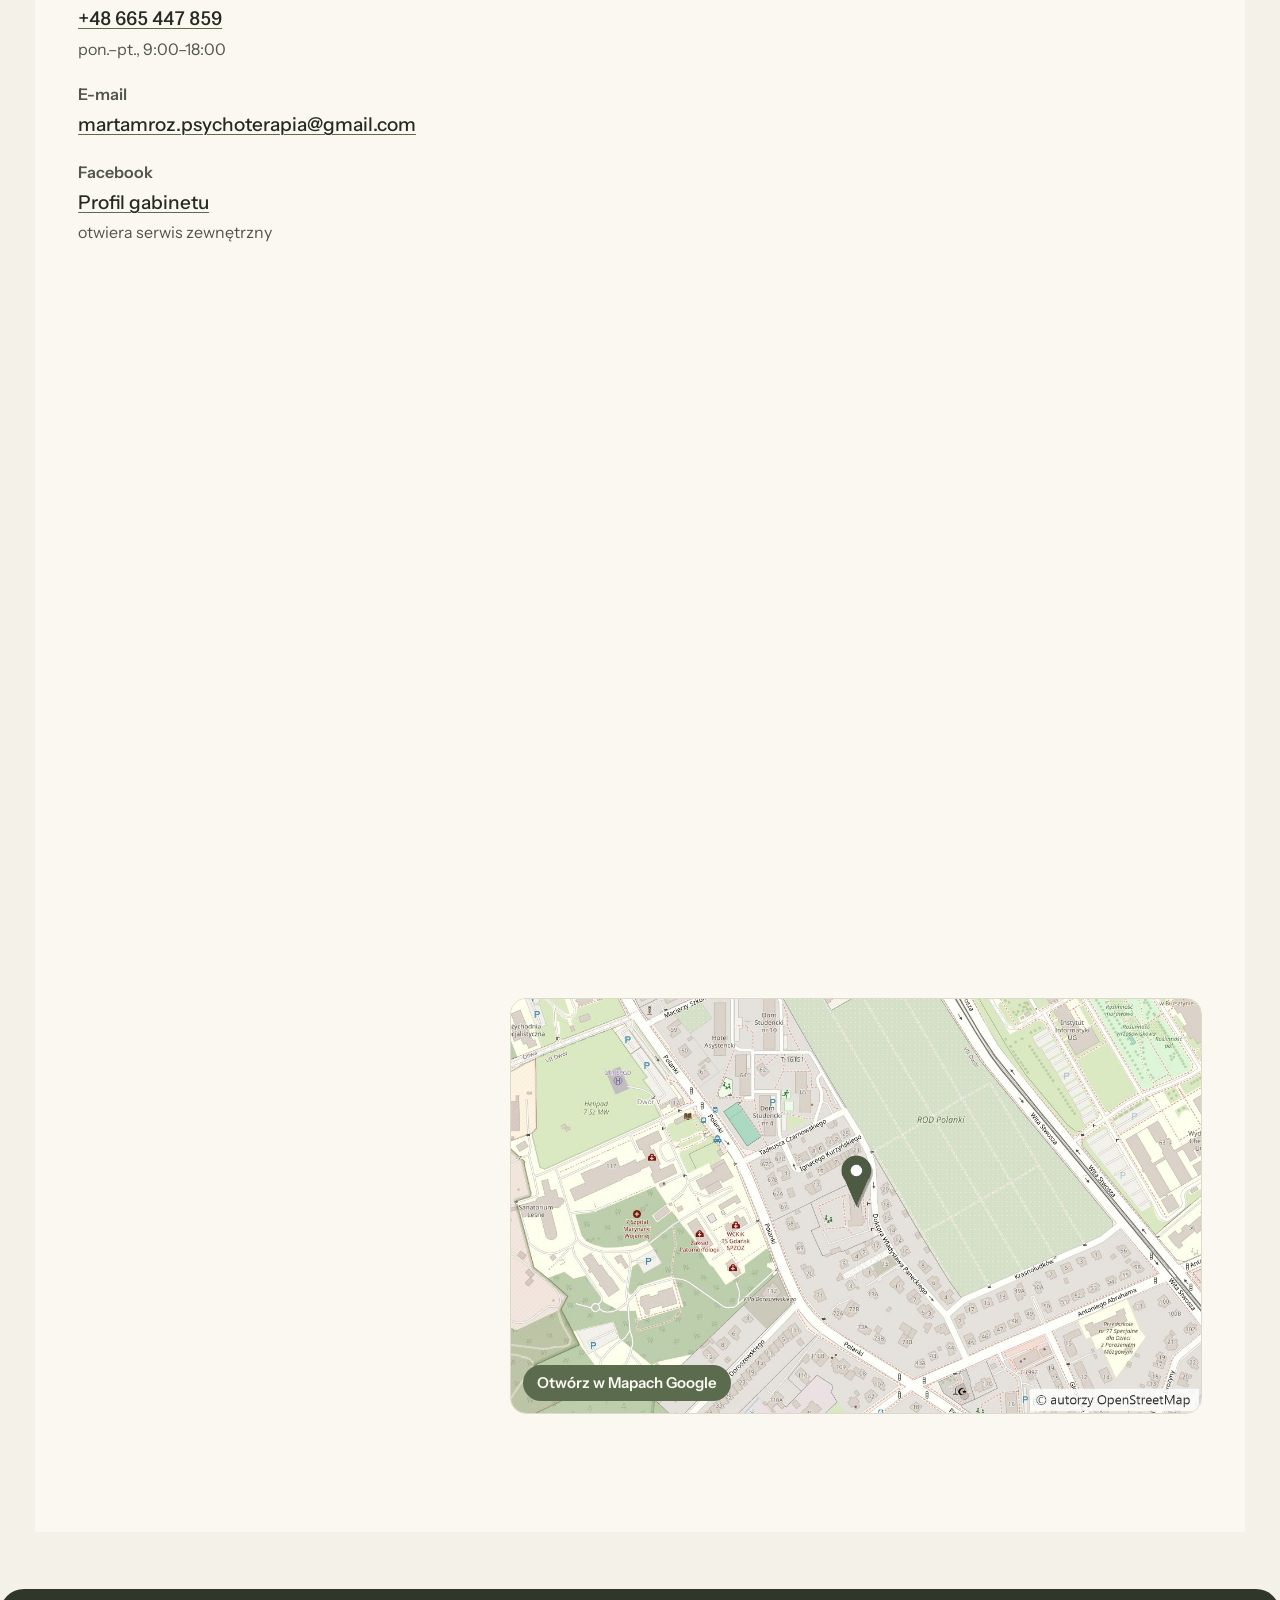
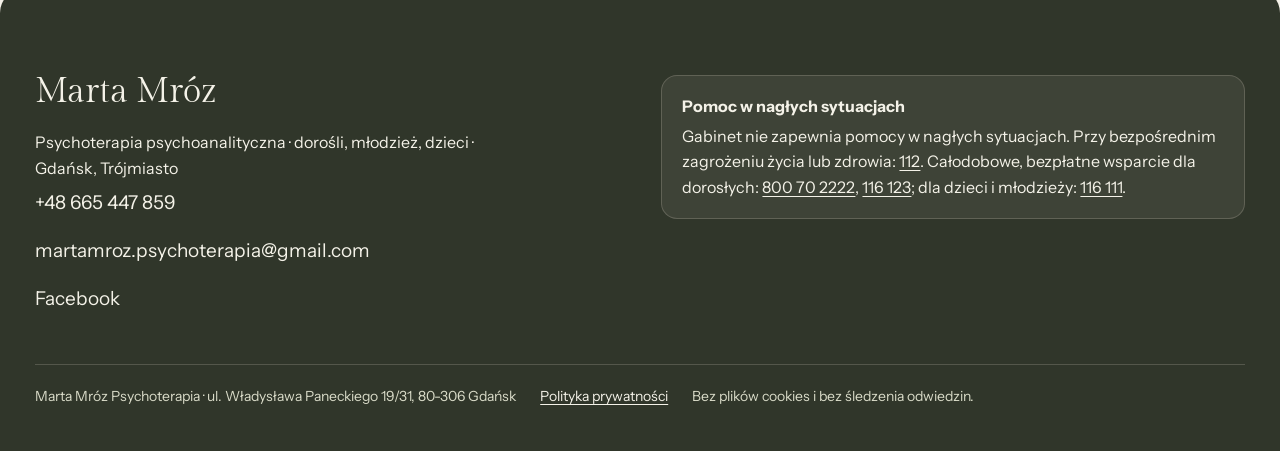
==== commit 3453f910: "Miniaturka mapy dojazdu (obraz lokalny, klik otwiera Mapy Google) Co-Authored-By: Claude Opus 5.5 <n" ====
--- a/index.html
+++ b/index.html
@@ -9,8 +9,8 @@
 <meta name="theme-color" content="#F4F1E8">
 <link rel="preload" href="fonts/gilda-display-latin.woff2" as="font" type="font/woff2" crossorigin>
 <link rel="preload" href="fonts/instrument-sans-latin.woff2" as="font" type="font/woff2" crossorigin>
-<link rel="stylesheet" href="assets/styles.css?v=202611252022">
-<script src="assets/app.js?v=202611252022" defer></script>
+<link rel="stylesheet" href="assets/styles.css?v=202611252041">
+<script src="assets/app.js?v=202611252041" defer></script>
 </head>
 <body class="">
 <a class="skip-link" href="#tresc">Przejdź do treści</a>
@@ -201,7 +201,11 @@
         <h3>Gabinet i dojazd</h3>
         <p>ul. Władysława Paneckiego 19/31<br>80-306 Gdańsk</p>
         <p class="muted small">III piętro. Najbliższe przystanki: autobus „Szpital Marynarki Wojennej”, tramwaj „Strzyża” lub „Uniwersytet Gdański”.</p>
-        <p class="small"><a href="https://www.google.com/maps/search/?api=1&amp;query=Marta%20Mr%C3%B3z%20Psychoterapia%2C%20W%C5%82adys%C5%82awa%20Paneckiego%2019%2C%2080-306%20Gda%C5%84sk" rel="noopener">Mapa dojazdu</a> · otwiera serwis zewnętrzny</p>
+        <a class="map-thumb" href="https://www.google.com/maps/search/?api=1&amp;query=Marta%20Mr%C3%B3z%20Psychoterapia%2C%20W%C5%82adys%C5%82awa%20Paneckiego%2019%2C%2080-306%20Gda%C5%84sk" rel="noopener">
+          <img src="assets/img/mapa-dojazd.jpg" width="1200" height="720" loading="lazy" alt="Mapa okolicy gabinetu: ul. Władysława Paneckiego 19 w Gdańsku, niedaleko 7 Szpitala Marynarki Wojennej">
+          <span>Otwórz w Mapach Google</span>
+        </a>
+        <p class="small muted">Kliknięcie otwiera Mapy Google. Mapa: <a href="https://www.openstreetmap.org/copyright" rel="noopener">© autorzy OpenStreetMap</a>.</p>
       </div>
     </div>
   </div>
--- a/assets/styles.css
+++ b/assets/styles.css
@@ -849,3 +849,13 @@
 .history-list li { display: flex; flex-wrap: wrap; align-items: center; justify-content: space-between; gap: 0.5rem 1rem; padding: 0.625rem 0; border-bottom: 1px solid var(--line); font-size: var(--step--1); }
 
 .contact-lines a[href*="facebook.com"] { font-family: var(--font-body); font-weight: 500; font-size: var(--step-0); color: var(--ink); text-decoration-color: var(--clay); }
+
+/* Miniaturka mapy dojazdu: obraz z naszego serwera, kliknięcie otwiera Mapy Google */
+.map-thumb { position: relative; display: block; margin-top: var(--space-s); border-radius: var(--radius-m); overflow: hidden; border: 1px solid var(--line); text-decoration: none; }
+.map-thumb img { display: block; width: 100%; height: auto; aspect-ratio: 5 / 3; object-fit: cover; }
+.map-thumb span {
+  position: absolute; left: 0.75rem; bottom: 0.75rem; padding: 0.375rem 0.875rem; border-radius: var(--radius-pill);
+  background: var(--clay); color: var(--surface); font-weight: 600; font-size: 0.9375rem;
+}
+.map-thumb:hover span, .map-thumb:focus-visible span { background: var(--ink); }
+.map-thumb:focus-visible { outline: 3px solid var(--focus); outline-offset: 3px; }
